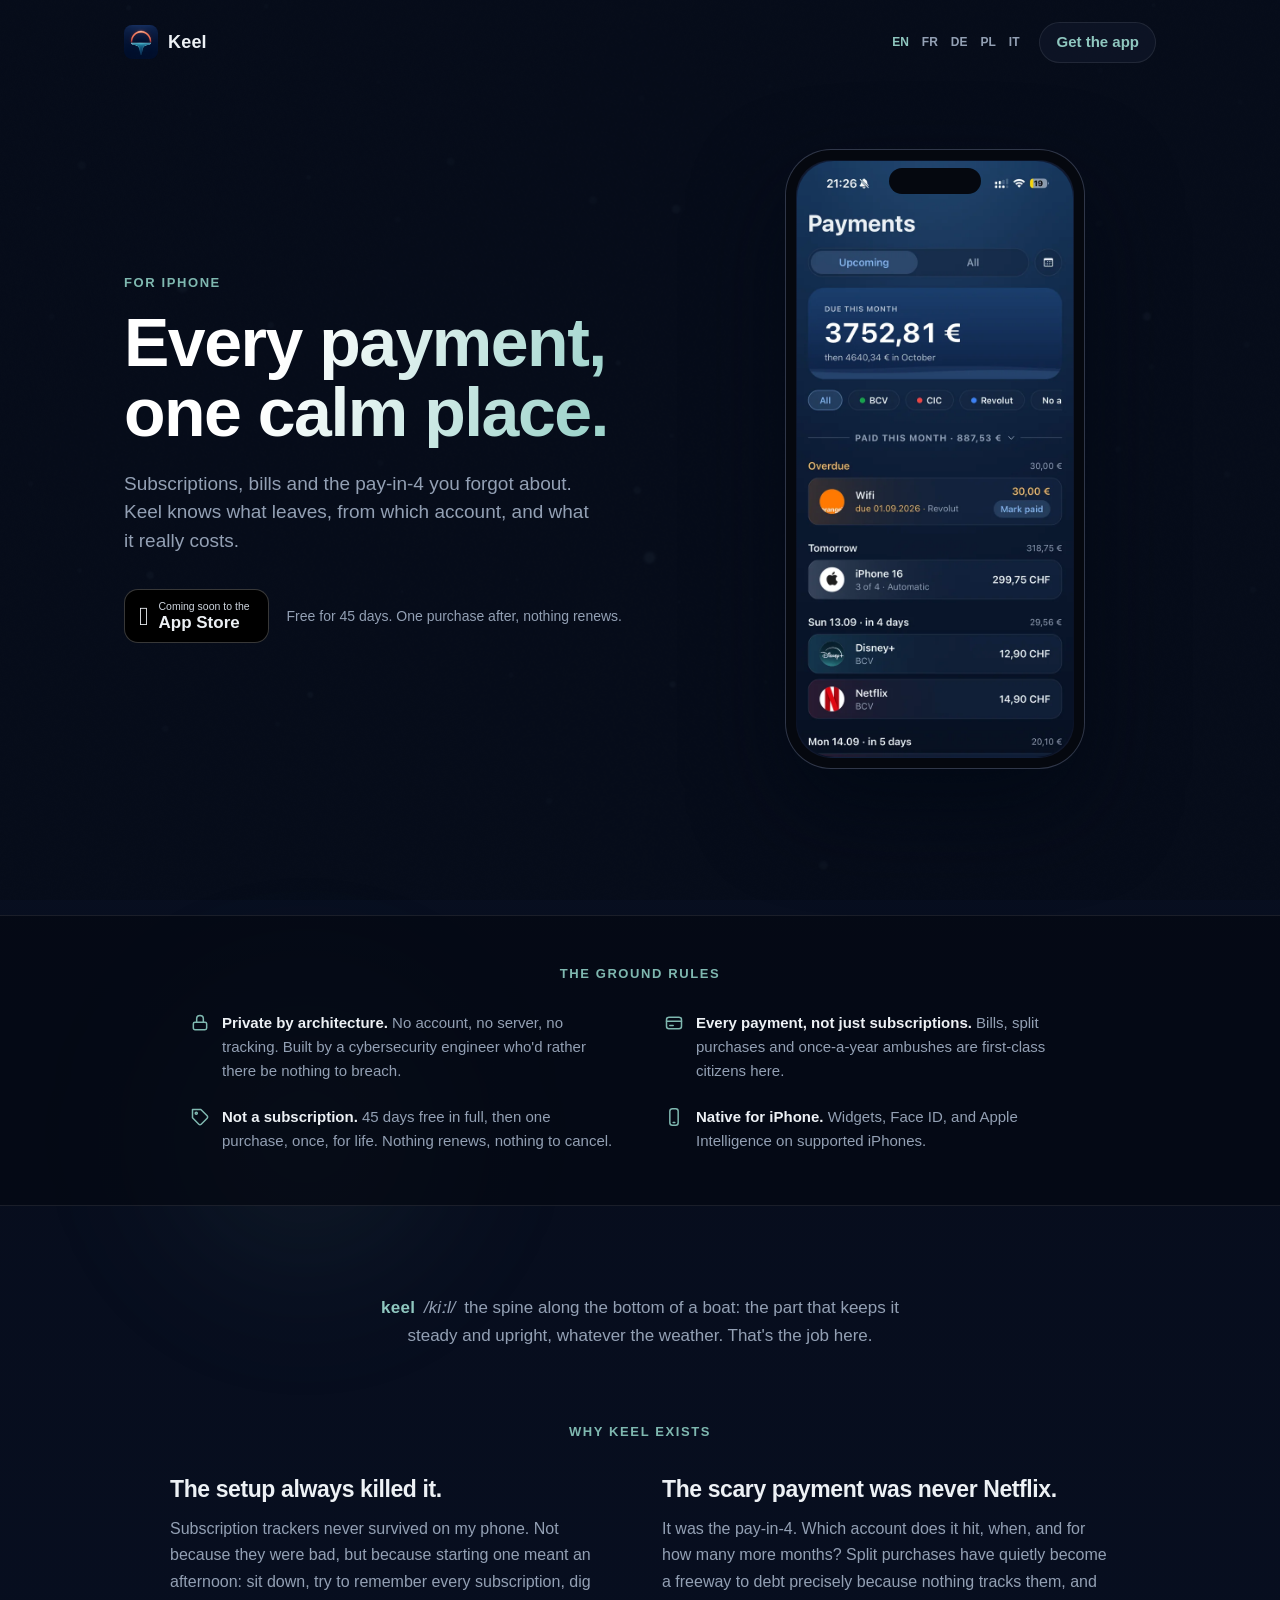
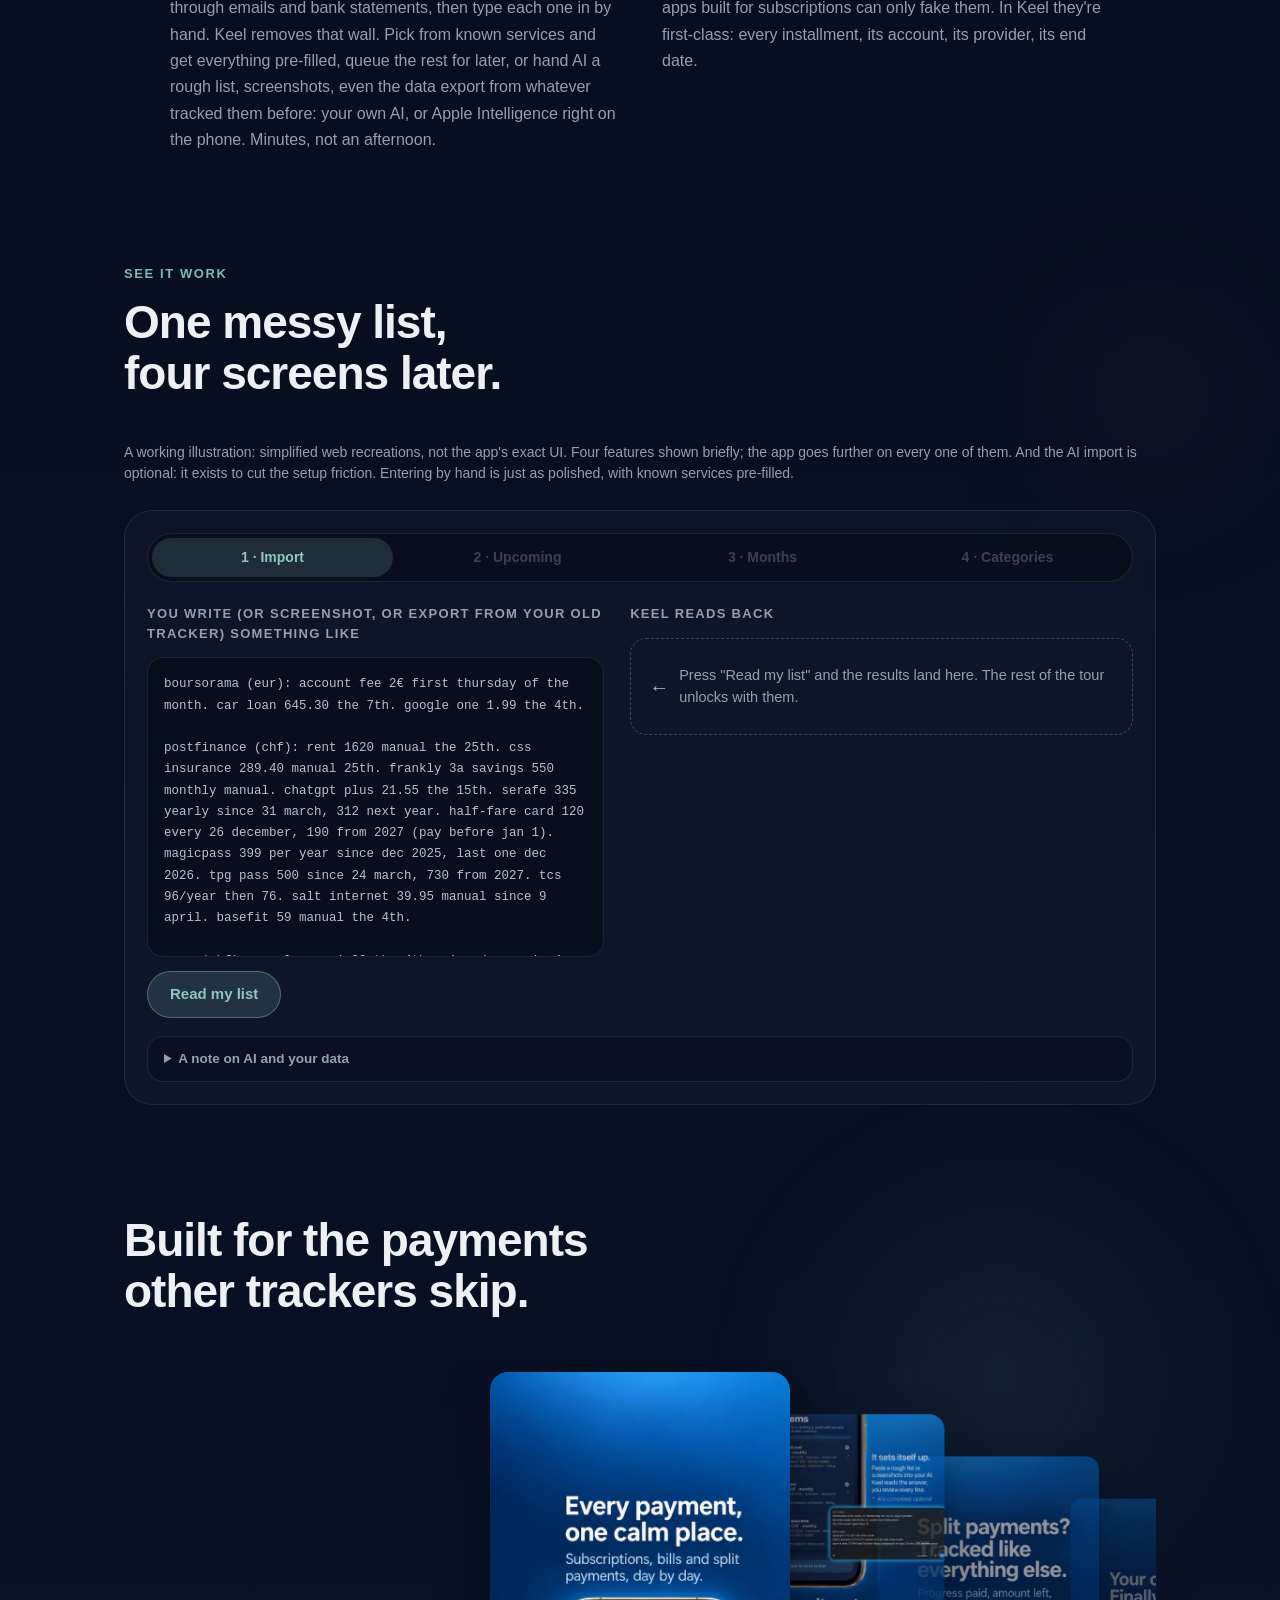
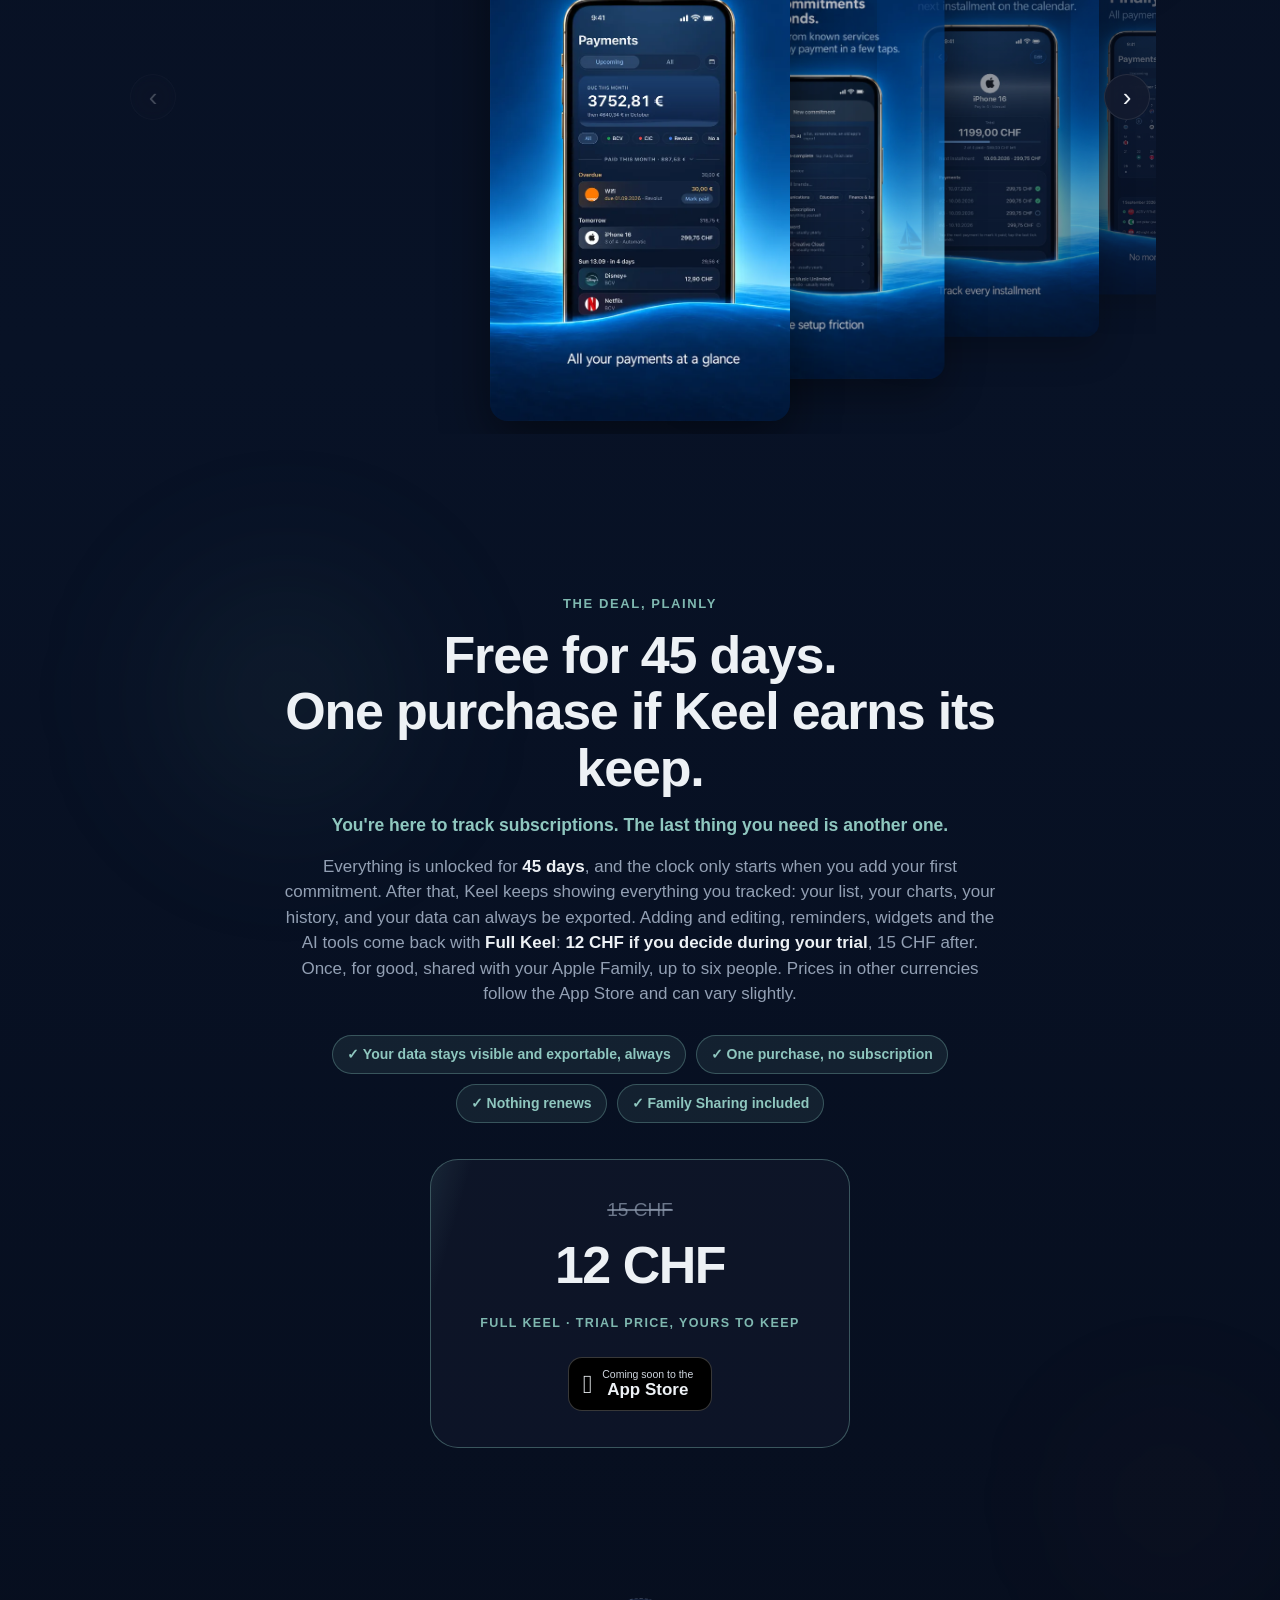
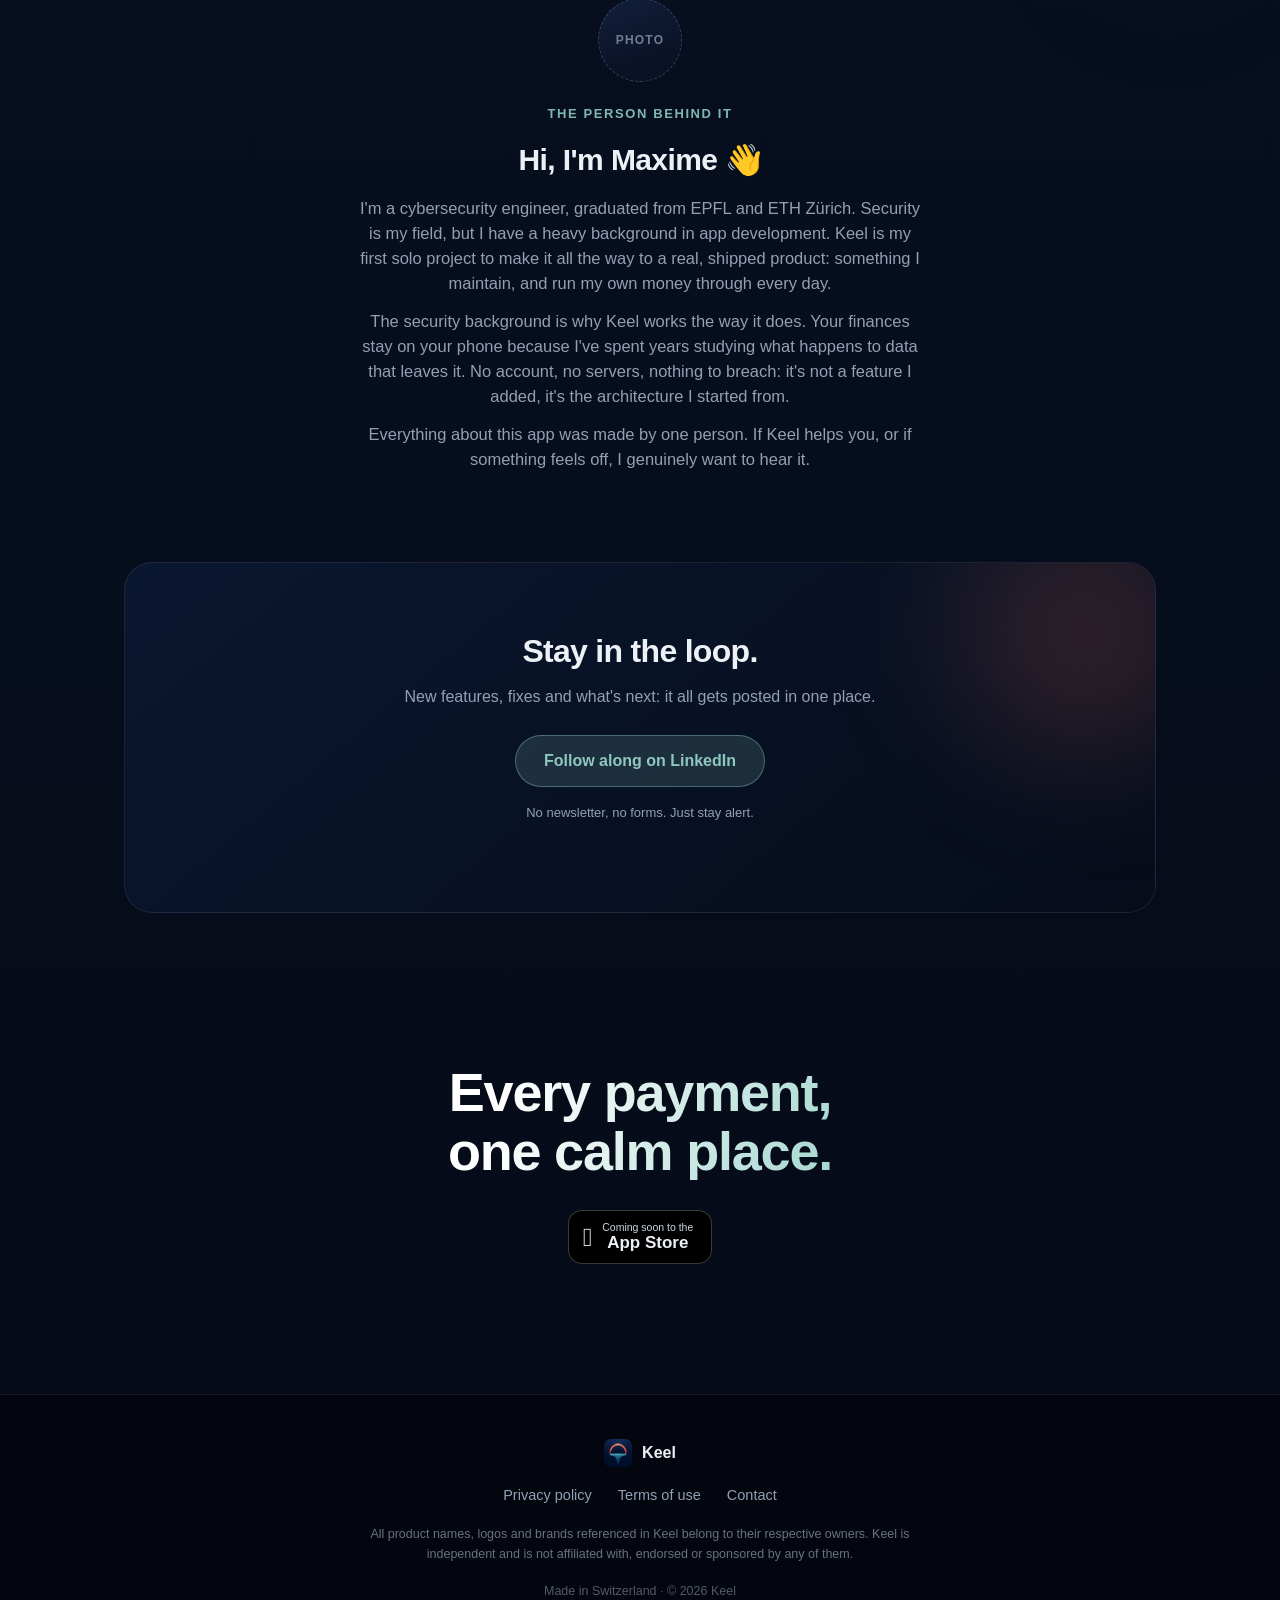
==== index.html @ e3383e5b "content: the updates card outlives the launch" ====
<!doctype html>
<html lang="en">
<head>
  <meta charset="utf-8" />
  <meta name="viewport" content="width=device-width, initial-scale=1" />
  <title>Keel: subscriptions, bills and split payments in one calm place</title>
  <meta name="description" content="Keel tracks subscriptions, bills and split payments: what leaves, from which account, and what it really costs. Private by architecture. Free for 45 days, then one purchase. Nothing renews." />
  <meta property="og:title" content="Keel: every payment, one calm place." />
  <meta property="og:type" content="website" />
  <meta property="og:url" content="https://keel-app.ch/" />
  <meta property="og:site_name" content="Keel" />
  <meta property="og:locale" content="en" />
  <meta property="og:description" content="Every payment, one calm place. Private by architecture." />
  <meta property="og:image" content="https://keel-app.ch/assets/og.png" />
  <meta name="twitter:card" content="summary_large_image" />
  <meta name="twitter:title" content="Keel: every payment, one calm place." />
  <meta name="twitter:description" content="Every payment, one calm place. Private by architecture." />
  <meta name="twitter:image" content="https://keel-app.ch/assets/og.png" />
  <link rel="icon" href="assets/icon.png" />
  <link rel="apple-touch-icon" href="assets/icon.png" />
  <link rel="canonical" href="https://keel-app.ch/" />
  <link rel="alternate" hreflang="en" href="https://keel-app.ch/" />
  <link rel="alternate" hreflang="fr" href="https://keel-app.ch/fr/" />
  <link rel="alternate" hreflang="de" href="https://keel-app.ch/de/" />
  <link rel="alternate" hreflang="pl" href="https://keel-app.ch/pl/" />
  <link rel="alternate" hreflang="it" href="https://keel-app.ch/it/" />
  <link rel="alternate" hreflang="x-default" href="https://keel-app.ch/" />
  <link rel="stylesheet" href="styles.css" />
  <script type="application/ld+json">
  {
    "@context": "https://schema.org",
    "@type": "MobileApplication",
    "name": "Keel",
    "url": "https://keel-app.ch/",
    "inLanguage": "en",
    "operatingSystem": "iOS",
    "applicationCategory": "FinanceApplication",
    "description": "Keel tracks subscriptions, bills and split payments: what leaves, from which account, and what it really costs. Private by architecture. Free for 45 days, then one purchase. Nothing renews.",
    "image": "https://keel-app.ch/assets/og.png",
    "author": { "@type": "Person", "name": "Maxime Teuber" },
    "offers": { "@type": "Offer", "price": "0", "priceCurrency": "CHF" }
  }
  </script>
</head>
<body>

  <!-- Ambient stage: the app's aura, in CSS. The glows live on the page
       itself, all the way down: scrolling moves past them like features
       on the sea, and stirs them a little as you go. -->
  <div class="aura" aria-hidden="true">
    <div class="glow glow-surface"></div>
    <div class="glow g1"></div>
    <div class="glow g2"></div>
    <div class="glow g3"></div>
    <div class="glow g4"></div>
    <div class="glow g5"></div>
    <div class="glow g6"></div>
    <div class="glow g7"></div>
    <div class="glow glow-floor"></div>
  </div>

  <header class="top">
    <a class="brand" href="#top">
      <img src="assets/icon.png" alt="" width="34" height="34" />
      <span>Keel</span>
    </a>
    <div class="top-right">
      <nav class="langs" aria-label="Language">
        <a href="./" class="active" aria-current="page">EN</a>
        <a href="fr/" lang="fr">FR</a>
        <a href="de/" lang="de">DE</a>
        <a href="pl/" lang="pl">PL</a>
        <a href="it/" lang="it">IT</a>
      </nav>
      <a class="top-cta" href="#get">Get the app</a>
    </div>
  </header>

  <main id="top">

    <!-- ============================== HERO ============================== -->
    <section class="hero">
      <div class="hero-copy" data-reveal>
        <p class="eyebrow">For iPhone</p>
        <h1>Every payment, one calm place.</h1>
        <p class="lede">
          Subscriptions, bills and the pay-in-4 you forgot about. Keel knows
          what leaves, from which account, and what it really costs.
        </p>
        <div class="hero-actions">
          <!-- TODO(launch): replace with the official App Store badge asset + real link. -->
          <a class="store-badge" href="#get" aria-label="Download on the App Store, coming soon">
            <span class="store-badge-mark" aria-hidden="true">&#63743;</span>
            <span class="store-badge-text"><small>Coming soon to the</small>App Store</span>
          </a>
          <span class="hero-note">Free for 45 days. One purchase after, nothing renews.</span>
        </div>
      </div>

      <div class="hero-device" data-reveal data-reveal-delay="1">
        <div class="device" id="tilt-device">
          <div class="device-notch" aria-hidden="true"></div>
          <!-- The hero screenshot (assets/screen-upcoming.webp); label = fallback. -->
          <div class="device-screen ph">
            <img src="assets/screen-upcoming.webp" fetchpriority="high" alt="Keel's Upcoming timeline" onerror="this.remove()" />
            <span class="ph-label">screenshot<br/>Payments · Upcoming</span>
          </div>
        </div>
      </div>
    </section>

    <!-- Waterline: the brand's signature line, quietly moving. -->
    <div class="waterline" aria-hidden="true">
      <svg viewBox="0 0 1440 90" preserveAspectRatio="none">
        <path class="wave wave-back"
          d="M0,52 C120,38 240,66 360,52 C480,38 600,66 720,52 C840,38 960,66 1080,52 C1200,38 1320,66 1440,52 L1440,90 L0,90 Z" />
        <path class="wave wave-front"
          d="M0,60 C160,48 320,72 480,60 C640,48 800,72 960,60 C1120,48 1280,72 1440,60 L1440,90 L0,90 Z" />
      </svg>
    </div>

    <!-- ========================== TRUST STRIP =========================== -->
    <!-- The ground rules, written like rows in the app itself. -->
    <section class="trust">
      <p class="eyebrow trust-kicker" data-reveal>The ground rules</p>
      <div class="trust-inner">
        <p class="vow" data-reveal><span class="vow-icon" aria-hidden="true"><svg viewBox="0 0 24 24" fill="none" stroke="currentColor" stroke-width="1.8" stroke-linecap="round" stroke-linejoin="round"><rect x="4" y="11" width="16" height="9" rx="2"/><path d="M8 11V7a4 4 0 0 1 8 0v4"/></svg></span><span><strong>Private by architecture.</strong> No account, no server, no tracking. Built by a cybersecurity engineer who'd rather there be nothing to breach.</span></p>
        <p class="vow" data-reveal data-reveal-delay="1"><span class="vow-icon" aria-hidden="true"><svg viewBox="0 0 24 24" fill="none" stroke="currentColor" stroke-width="1.8" stroke-linecap="round" stroke-linejoin="round"><rect x="3" y="5" width="18" height="14" rx="3"/><path d="M3 10h18"/><path d="M7 15h4"/></svg></span><span><strong>Every payment, not just subscriptions.</strong> Bills, split purchases and once-a-year ambushes are first-class citizens here.</span></p>
        <p class="vow" data-reveal data-reveal-delay="1"><span class="vow-icon" aria-hidden="true"><svg viewBox="0 0 24 24" fill="none" stroke="currentColor" stroke-width="1.8" stroke-linecap="round" stroke-linejoin="round"><path d="M20.6 13.4 13.4 20.6a2 2 0 0 1-2.8 0L3 13V3h10l7.6 7.6a2 2 0 0 1 0 2.8Z"/><circle cx="7.5" cy="7.5" r="1.3"/></svg></span><span><strong>Not a subscription.</strong> 45 days free in full, then one purchase, once, for life. Nothing renews, nothing to cancel.</span></p>
        <p class="vow" data-reveal data-reveal-delay="2"><span class="vow-icon" aria-hidden="true"><svg viewBox="0 0 24 24" fill="none" stroke="currentColor" stroke-width="1.8" stroke-linecap="round" stroke-linejoin="round"><rect x="7" y="2" width="10" height="20" rx="3"/><path d="M11 18.5h2"/></svg></span><span><strong>Native for iPhone.</strong> Widgets, Face ID, and Apple Intelligence on supported iPhones.</span></p>
      </div>
    </section>

    <!-- The name, explained before the sea imagery starts. -->
    <section class="name-note" data-reveal>
      <p>
        <span class="name-word">keel</span> <span class="name-pron">/ki&#720;l/</span>
        <span class="name-def">the spine along the bottom of a boat: the part that keeps it
        steady and upright, whatever the weather. That's the job here.</span>
      </p>
    </section>

    <!-- ============================ THE STORY ============================ -->
    <section class="story">
      <p class="eyebrow" data-reveal>Why Keel exists</p>
      <div class="story-cols">
        <article data-reveal>
          <h3>The setup always killed it.</h3>
          <p>
            Subscription trackers never survived on my phone. Not because they
            were bad, but because starting one meant an afternoon: sit down,
            try to remember every subscription, dig through emails and bank
            statements, then type each one in by hand. Keel removes that wall.
            Pick from known services and get everything pre-filled, queue the
            rest for later, or hand AI a rough list, screenshots, even the
            data export from whatever tracked them before: your own AI, or
            Apple Intelligence right on the phone. Minutes, not an afternoon.
          </p>
        </article>
        <article data-reveal data-reveal-delay="1">
          <h3>The scary payment was never Netflix.</h3>
          <p>
            It was the pay-in-4. Which account does it hit, when, and for how
            many more months? Split purchases have quietly become a freeway to
            debt precisely because nothing tracks them, and apps built for
            subscriptions can only fake them. In Keel they're first-class:
            every installment, its account, its provider, its end date.
          </p>
        </article>
      </div>
    </section>

    <!-- ========================= INTERACTIVE TOUR ======================== -->
    <section class="tour" id="tour">
      <p class="eyebrow" data-reveal>See it work</p>
      <h2 class="section-title tour-title" data-reveal>One messy list,<br />four screens later.</h2>
      <p class="tour-disclaimer" data-reveal>
        A working illustration: simplified web recreations, not the app's
        exact UI. Four features shown briefly; the app goes further on
        every one of them. And the AI import is optional: it exists to cut
        the setup friction. Entering by hand is just as polished, with
        known services pre-filled.
      </p>

      <div class="tour-shell" data-reveal>
        <div class="tour-tabs" role="tablist">
          <button class="tour-tab active" data-step="0" role="tab">1 · Import</button>
          <button class="tour-tab locked" data-step="1" role="tab">2 · Upcoming</button>
          <button class="tour-tab locked" data-step="2" role="tab">3 · Months</button>
          <button class="tour-tab locked" data-step="3" role="tab">4 · Categories</button>
        </div>

        <!-- STEP 1: the AI import -->
        <div class="tour-panel active" data-panel="0">
          <div class="tour-import">
            <div class="tour-import-in">
              <p class="tour-label">You write (or screenshot, or export from your old tracker) something like</p>
              <div class="rough">boursorama (eur): account fee 2&euro; first thursday of the month. car loan 645.30 the 7th. google one 1.99 the 4th.<br /><br />
postfinance (chf): rent 1620 manual the 25th. css insurance 289.40 manual 25th. frankly 3a savings 550 monthly manual. chatgpt plus 21.55 the 15th. serafe 335 yearly since 31 march, 312 next year. half-fare card 120 every 26 december, 190 from 2027 (pay before jan 1). magicpass 399 per year since dec 2025, last one dec 2026. tpg pass 500 since 24 march, 730 from 2027. tcs 96/year then 76. salt internet 39.95 manual since 9 april. basefit 59 manual the 4th.<br /><br />
neon (chf): google one 1.99 the 4th. airpods pay-in-4 179&euro; via paypal from 20 may. custom keyboard pay-in-4 1560 hkd from 29 april.</div>
              <button class="tour-read" id="tour-read">Read my list</button>
            </div>
            <div class="tour-import-out" id="tour-out" aria-live="polite">
              <p class="tour-label">Keel reads back <span class="tour-count" id="tour-count"></span></p>
              <div class="tour-waiting" id="tour-waiting">
                <span class="tw-arrow tw-left" aria-hidden="true">&#8592;</span>
                <span class="tw-arrow tw-up" aria-hidden="true">&#8593;</span>
                Press "Read my list" and the results land here. The rest of the
                tour unlocks with them.
              </div>
              <div class="parsed" id="parsed-cards">
                <div class="parsed-card">
                  <div class="mini-row"><span class="mini-dot" style="background:#4E79A7"></span><span class="mini-name">Rent</span><span class="mini-amount">CHF 1620</span></div>
                  <div class="field-chips"><span>manual</span><span>the 25th</span><span>PostFinance</span></div>
                </div>
                <div class="parsed-card">
                  <div class="mini-row"><span class="mini-dot" style="background:#B56576"></span><span class="mini-name">SERAFE</span><span class="mini-amount">CHF 335 / yr</span></div>
                  <div class="field-chips"><span>manual</span><span>yearly · 31 Mar</span><span class="chip-change">312 from 2027</span></div>
                </div>
                <div class="parsed-card">
                  <div class="mini-row"><span class="mini-dot" style="background:#E8735A"></span><span class="mini-name">AirPods · PayPal</span><span class="mini-amount">4 &times; &euro;44.75</span></div>
                  <div class="field-chips"><span>automatic</span><span>split payment</span><span>from 20 May</span><span>Neon</span></div>
                </div>
                <div class="parsed-card">
                  <div class="mini-row"><span class="mini-dot" style="background:#C9A66B"></span><span class="mini-name">Custom keyboard · pay-in-4</span><span class="mini-amount">HKD 1560</span></div>
                  <div class="field-chips"><span>automatic</span><span class="chip-change">&asymp; &euro;44.43 / payment</span><span>from 29 Apr</span></div>
                </div>
                <div class="parsed-card">
                  <div class="mini-row"><span class="mini-dot" style="background:#EB0000"></span><span class="mini-name">Half-fare card</span><span class="mini-amount">CHF 120 / yr</span></div>
                  <div class="field-chips"><span>manual</span><span>26 Dec</span><span class="chip-change">190 from 2027</span><span>note: pay before Jan 1</span></div>
                </div>
                <div class="parsed-card parsed-more">&hellip;and the other 12, read the same way</div>
              </div>
              <p class="tour-foot">Every item goes through a manual review screen before it's saved.</p>
            </div>
          </div>
          <details class="ai-note">
            <summary>A note on AI and your data</summary>
            <p>AI is optional in Keel, and it is off until you reach for it. The path we recommend today goes through an AI you already trust (ChatGPT, Claude, Gemini). Keel is not connected to it: the app hands you ready-made instructions, you paste them into your AI wherever you normally use it, and bring its answer back. Your list travels only where you take it, under that AI's own terms: use one you trust, and leave out anything you'd rather keep to yourself.</p>
            <p>Keel can also read a list itself, on the small model that lives on your iPhone. Apple documents that processing as on-device and offline. Be warned it is genuinely limited: it copes with a few simple lines and struggles with anything long or messy. Apple has announced a far more capable model for apps, running on its Private Cloud Compute, and Keel will offer it as an option once it is available; that one would need a connection, and we would describe it in Apple's own terms rather than ours.</p>
            <p>Either way, Keel has no server and never sees your list. The app only reads the answer, on your phone, and every item stops at a review screen before anything is saved.</p>
            <p>And if you want no AI at all: one switch in Settings removes every AI surface and entry point from the app. Your data and history stay untouched.</p>
          </details>
        </div>

        <!-- STEP 2: Upcoming (live replica: filter, folds, mark paid) -->
        <div class="tour-panel" data-panel="1">
          <p class="tour-label">The same list, as your timeline · it's Sunday, July 12th</p>

          <div class="t-hero" id="t-hero">
            <span class="t-hero-label" id="t-hero-label">Due this month</span>
            <strong class="t-hero-amount" id="t-hero-amount">CHF 1991.91</strong>
            <span class="t-hero-sub" id="t-hero-sub">then CHF 2674.09 in August</span>
          </div>

          <div class="acct-chips" id="acct-chips">
            <button class="acct-chip active" data-acct="all">All</button>
            <button class="acct-chip" data-acct="bour"><i style="background:#6C8EBF"></i>Boursorama</button>
            <button class="acct-chip" data-acct="post"><i style="background:#7FB8B0"></i>PostFinance</button>
            <button class="acct-chip" data-acct="neon"><i style="background:#C9A66B"></i>Neon</button>
          </div>

          <div class="upcoming" id="t-upcoming">
            <!-- Paid this month: folded away at the top, like in the app. -->
            <button class="fold-bar" data-fold="paid">
              <span>Paid this month · CHF 39.95</span><span class="fold-chevron">&#8964;</span>
            </button>
            <div class="fold-body" data-fold-body="paid" hidden>
              <div class="up-row settled" id="row-salt" data-acct="post" data-amt="39.95" data-cur="chf"><span class="mini-dot" style="background:#9C8FC7"></span><span class="mini-name">Salt Home</span><span class="up-tag" data-was="due Jul 9" data-over="1">paid ✓</span><span class="mini-amount">CHF 39.95 · PostFinance</span><button class="mark-btn undo-btn" data-mark>Undo</button></div>
            </div>

            <!-- Overdue: a manual payment that slipped. Mark it paid here. -->
            <div class="up-section" data-section id="sec-overdue">
              <div class="up-day up-overdue">Overdue <span class="up-day-total">CHF 289.40</span></div>
              <div class="up-row overdue" data-acct="post" data-amt="289.40" data-cur="chf"><span class="mini-dot" style="background:#B56576"></span><span class="mini-name">CSS Assurance</span><span class="up-tag up-tag-over">due Jul 9</span><span class="mini-amount">CHF 289.40 · PostFinance</span><button class="mark-btn" data-mark>Mark paid</button></div>
            </div>

            <div class="up-section" data-section>
              <div class="up-day">Mon Jul 20 <span class="up-day-total">&euro;44.75</span></div>
              <div class="up-row" data-acct="neon" data-amt="44.75" data-cur="eur"><span class="mini-dot" style="background:#E8735A"></span><span class="mini-name">AirPods · PayPal</span><span class="up-tag">3 of 4</span><span class="mini-amount">&euro;44.75 · Neon</span><span class="auto-note">automatic</span></div>
            </div>

            <div class="up-section" data-section>
              <div class="up-day">Sat Jul 25 <span class="up-day-total">CHF 1620</span></div>
              <div class="up-row" data-acct="post" data-amt="1620" data-cur="chf"><span class="mini-dot" style="background:#4E79A7"></span><span class="mini-name">Rent</span><span class="up-tag">manual</span><span class="mini-amount">CHF 1620 · PostFinance</span><button class="mark-btn" data-mark>Mark paid</button></div>
            </div>

            <div class="up-section" data-section>
              <div class="up-day">Wed Jul 29 <span class="up-day-total">&euro;44.42</span></div>
              <div class="up-row" data-acct="neon" data-amt="44.42" data-cur="eur"><span class="mini-dot" style="background:#C9A66B"></span><span class="mini-name">Custom keyboard</span><span class="up-tag up-tag-last">4 of 4 · last</span><span class="mini-amount">&euro;44.42 · Neon</span><span class="auto-note">automatic</span></div>
            </div>

            <!-- Next month stays one tap away, with its total on the fold. -->
            <button class="fold-bar" data-fold="next">
              <span>August 2026 · CHF 2674.09</span><span class="fold-chevron">&#8964;</span>
            </button>
            <div class="fold-body" data-fold-body="next" hidden>
              <div class="up-day">Tue Aug 4</div>
              <div class="up-row" data-acct="bour" data-amt="1.99" data-cur="eur"><span class="mini-dot" style="background:#4285F4"></span><span class="mini-name">Google One</span><span class="up-tag">auto</span><span class="mini-amount">&euro;1.99 · Boursorama</span></div>
              <div class="up-row" data-acct="neon" data-amt="1.99" data-cur="chf"><span class="mini-dot" style="background:#4285F4"></span><span class="mini-name">Google One</span><span class="up-tag">auto</span><span class="mini-amount">CHF 1.99 · Neon</span></div>
              <div class="up-row" data-acct="post" data-amt="59" data-cur="chf"><span class="mini-dot" style="background:#8FBC94"></span><span class="mini-name">Basefit</span><span class="up-tag">manual</span><span class="mini-amount">CHF 59 · PostFinance</span></div>
              <div class="up-day">Thu Aug 6</div>
              <div class="up-row" data-acct="bour" data-amt="2" data-cur="eur"><span class="mini-dot" style="background:#6C8EBF"></span><span class="mini-name">Account fee</span><span class="up-tag up-tag-anchor">first Thursday</span><span class="mini-amount">&euro;2 · Boursorama</span></div>
              <div class="up-day">Fri Aug 7</div>
              <div class="up-row" data-acct="bour" data-amt="645.30" data-cur="eur"><span class="mini-dot" style="background:#6C8EBF"></span><span class="mini-name">Car loan</span><span class="up-tag">auto</span><span class="mini-amount">&euro;645.30 · Boursorama</span></div>
              <div class="up-day">Sun Aug 9</div>
              <div class="up-row" data-acct="post" data-amt="39.95" data-cur="chf"><span class="mini-dot" style="background:#9C8FC7"></span><span class="mini-name">Salt Home</span><span class="up-tag">manual</span><span class="mini-amount">CHF 39.95 · PostFinance</span></div>
              <div class="up-day">Sat Aug 15</div>
              <div class="up-row" data-acct="post" data-amt="21.55" data-cur="chf"><span class="mini-dot" style="background:#74AA9C"></span><span class="mini-name">ChatGPT Plus</span><span class="up-tag">auto</span><span class="mini-amount">CHF 21.55 · PostFinance</span></div>
              <div class="up-day">Thu Aug 20</div>
              <div class="up-row" data-acct="neon" data-amt="44.75" data-cur="eur"><span class="mini-dot" style="background:#E8735A"></span><span class="mini-name">AirPods · PayPal</span><span class="up-tag up-tag-last">4 of 4 · last</span><span class="mini-amount">&euro;44.75 · Neon</span></div>
              <div class="up-day">Tue Aug 25</div>
              <div class="up-row" data-acct="post" data-amt="1620" data-cur="chf"><span class="mini-dot" style="background:#4E79A7"></span><span class="mini-name">Rent</span><span class="up-tag">manual</span><span class="mini-amount">CHF 1620 · PostFinance</span></div>
              <div class="up-row" data-acct="post" data-amt="289.40" data-cur="chf"><span class="mini-dot" style="background:#B56576"></span><span class="mini-name">CSS Assurance</span><span class="up-tag">manual</span><span class="mini-amount">CHF 289.40 · PostFinance</span></div>
            </div>
          </div>
        </div>

        <!-- STEP 3: months bar chart -->
        <div class="tour-panel" data-panel="2">
          <p class="tour-label">Every month, past and future. Tap a bar.</p>
          <div class="tour-chart">
            <div>
              <div class="tbar-nav">
                <button id="tbar-prev" aria-label="Previous year">&#8249;</button>
                <strong id="tbar-window">Jul 2026 · Jun 2027</strong>
                <button id="tbar-next" aria-label="Next year">&#8250;</button>
              </div>
              <div class="tbars" id="tbars"></div>
              <p class="tour-hint-note"><em>Coral bars</em> flag the spike months, a hint added for this demo only: the app keeps its charts clean and lets the numbers speak.</p>
            </div>
            <div class="tbar-detail" id="tbar-detail">
              <p class="tour-foot">Tap a bar to see its payments: paid, still due, or overdue. Tap it again to step back. The dashed line is the monthly average.</p>
            </div>
          </div>
        </div>

        <!-- STEP 4: donut -->
        <div class="tour-panel" data-panel="3">
          <p class="tour-label">Where a month really goes</p>
          <div class="tour-donut">
            <div class="donut" id="donut">
              <div class="donut-center" id="donut-center"><strong>CHF 2753</strong><span>per month, smoothed</span></div>
            </div>
            <ul class="donut-legend" id="donut-legend"></ul>
            <div class="donut-detail" id="donut-detail">
              <p class="tour-foot">Tap a slice or its legend row to see what's inside it.</p>
            </div>
          </div>
          <p class="tour-foot">Yearly costs are split into twelfths here, so a once-a-year renewal still shows its true weight in every month. The finite splits and the paused 3a are left out: this is the committed monthly.</p>
        </div>
      </div>
    </section>

    <!-- ======================= APP STORE SLIDES ======================= -->
    <section class="features">
      <h2 class="section-title" data-reveal>Built for the payments<br />other trackers skip.</h2>
      <div class="slideshow" id="slideshow" data-reveal tabindex="0" aria-roledescription="carousel">
        <button class="slide-nav slide-prev" id="slide-prev" aria-label="Previous slide" disabled>&#8249;</button>
        <div class="slide-stage" id="slide-stage">
          <figure class="slide">
            <img src="assets/slides/slide-01-payments.webp" alt="The payments timeline: what hits and when" width="640" height="1385" loading="lazy" />
          </figure>
          <figure class="slide">
            <img src="assets/slides/slide-02-setup-ai.webp" alt="Set up in minutes: AI reads your rough list" width="640" height="1385" loading="lazy" />
          </figure>
          <figure class="slide">
            <img src="assets/slides/slide-03-split-payments.webp" alt="Split payments, installment by installment" width="640" height="1385" loading="lazy" />
          </figure>
          <figure class="slide">
            <img src="assets/slides/slide-04-calendar.webp" alt="A month of payments on the calendar" width="640" height="1385" loading="lazy" />
          </figure>
          <figure class="slide">
            <img src="assets/slides/slide-05-stay-aware.webp" alt="Reminders before anything charges" width="640" height="1385" loading="lazy" />
          </figure>
          <figure class="slide">
            <img src="assets/slides/slide-06-insights.webp" alt="Insights: categories, months, the yearly truth" width="640" height="1385" loading="lazy" />
          </figure>
          <figure class="slide">
            <img src="assets/slides/slide-07-privacy.webp" alt="Private by architecture: no account, no server" width="640" height="1385" loading="lazy" />
          </figure>
          <figure class="slide">
            <img src="assets/slides/slide-08-pricing.webp" alt="Free for 45 days, then one purchase" width="640" height="1385" loading="lazy" />
          </figure>
          <figure class="slide">
            <img src="assets/slides/slide-09-harbor.webp" alt="The harbor: your year of payments, sailing" width="640" height="1385" loading="lazy" />
          </figure>
        </div>
        <button class="slide-nav slide-next" id="slide-next" aria-label="Next slide">&#8250;</button>
      </div>
    </section>

    <!-- ============================ PROMISE ============================ -->
    <section class="promise" id="get">
      <p class="eyebrow" data-reveal>The deal, plainly</p>
      <h2 data-reveal>Free for 45 days.<br />One purchase if Keel earns its keep.</h2>
      <p class="promise-lead" data-reveal>
        You're here to track subscriptions. The last thing you need is
        another one.
      </p>
      <p class="promise-copy" data-reveal>
        Everything is unlocked for <strong>45 days</strong>, and the clock
        only starts when you add your first commitment. After that, Keel
        keeps showing everything you tracked: your list, your charts, your
        history, and your data can always be exported. Adding and editing,
        reminders, widgets and the AI tools come back with
        <strong>Full Keel</strong>: <strong>12 CHF if you decide during
        your trial</strong>, 15 CHF after. Once, for good, shared with your
        Apple Family, up to six people. Prices in other currencies follow the
        App Store and can vary slightly.
      </p>
      <ul class="chips" data-reveal>
        <li>&#10003; Your data stays visible and exportable, always</li>
        <li>&#10003; One purchase, no subscription</li>
        <li>&#10003; Nothing renews</li>
        <li>&#10003; Family Sharing included</li>
      </ul>
      <div class="price-card" data-reveal>
        <div class="price-sheen" aria-hidden="true"></div>
        <div class="price-was">15 CHF</div>
        <div class="price-amount">12 CHF</div>
        <div class="price-tag">Full Keel · trial price, yours to keep</div>
        <!-- TODO(launch): real App Store link. -->
        <a class="store-badge" href="#updates">
          <span class="store-badge-mark" aria-hidden="true">&#63743;</span>
          <span class="store-badge-text"><small>Coming soon to the</small>App Store</span>
        </a>
      </div>
    </section>

    <!-- ============================= MAKER ============================= -->
    <section class="maker">
      <!-- Drop assets/maker.jpg to fill this (label = fallback). -->
      <div class="maker-avatar ph" data-reveal>
        <img src="assets/maker.jpg" alt="" onerror="this.remove()" />
        <span class="ph-label">photo</span>
      </div>
      <p class="eyebrow" data-reveal>The person behind it</p>
      <h2 data-reveal>Hi, I'm Maxime &#128075;</h2>
      <p class="maker-copy" data-reveal>
        I'm a cybersecurity engineer, graduated from EPFL and ETH Zürich.
        Security is my field, but I have a heavy background in app
        development. Keel is my first solo project to make it all the way to
        a real, shipped product: something I maintain, and run my own money
        through every day.
      </p>
      <p class="maker-copy" data-reveal data-reveal-delay="1">
        The security background is why Keel works the way it does. Your
        finances stay on your phone because I've spent years studying what
        happens to data that leaves it. No account, no servers, nothing to
        breach: it's not a feature I added, it's the architecture I started
        from.
      </p>
      <p class="maker-copy" data-reveal data-reveal-delay="2">
        Everything about this app was made by one person. If Keel helps you,
        or if something feels off, I genuinely want to hear it.
      </p>
    </section>

    <!-- ========================= STAY IN THE LOOP ======================= -->
    <section class="updates" id="updates">
      <div class="updates-card" data-reveal>
        <div class="updates-glow" aria-hidden="true"></div>
        <h2>Stay in the loop.</h2>
        <p>New features, fixes and what's next: it all gets posted in one place.</p>
        <a class="updates-linkedin" href="https://www.linkedin.com/in/maxime-teuber-ba18732b0/" target="_blank" rel="noopener">
          Follow along on LinkedIn
        </a>
        <p class="updates-note">No newsletter, no forms. Just stay alert.</p>
      </div>
    </section>

    <!-- ============================ CLOSING ============================ -->
    <section class="closing">
      <h2 data-reveal>Every payment, one calm place.</h2>
      <a class="store-badge" href="#updates" data-reveal>
        <span class="store-badge-mark" aria-hidden="true">&#63743;</span>
        <span class="store-badge-text"><small>Coming soon to the</small>App Store</span>
      </a>
    </section>

  </main>

  <footer class="footer">
    <div class="footer-brand">
      <img src="assets/icon.png" alt="" width="28" height="28" />
      <span>Keel</span>
    </div>
    <nav class="footer-links">
      <a href="privacy.html">Privacy policy</a>
      <a href="terms.html">Terms of use</a>
      <a href="mailto:contactkeel@protonmail.com">Contact</a>
    </nav>
    <p class="footer-note">
      All product names, logos and brands referenced in Keel belong to their
      respective owners. Keel is independent and is not affiliated with,
      endorsed or sponsored by any of them.
    </p>
    <p class="footer-fine">Made in Switzerland &middot; &copy; <span id="year">2026</span> Keel</p>
  </footer>

  <script src="script.js"></script>
  <script data-goatcounter="https://keel-app.goatcounter.com/count" async src="//gc.zgo.at/count.js"></script>
</body>
</html>
---- styles.css ----
/* Keel site. Night-at-sea, glass over an ambient aura: the app's own
   design language in CSS. No dependencies, no build step. */

:root {
  --navy: #0b1e3f;
  --navy-deep: #071429;
  --bg: #070d1d;
  --ink: #edf1f5;
  --muted: #93a0b4;
  --sea: #7fb8b0;
  --sea-bright: #8fc7bf;
  --coral: #e8735a;
  --glass: rgba(19, 27, 46, 0.55);
  --glass-strong: rgba(19, 27, 46, 0.85);
  --hairline: rgba(237, 241, 245, 0.09);
  --radius: 28px;
  --radius-sm: 16px;
  --wrap: 1080px;
}

* { margin: 0; padding: 0; box-sizing: border-box; }

html { scroll-behavior: smooth; }

body {
  position: relative; /* the aura sizes itself to the whole document */
  background: var(--bg);
  color: var(--ink);
  font-family: -apple-system, BlinkMacSystemFont, "SF Pro Text", "Segoe UI",
    Roboto, Helvetica, Arial, sans-serif;
  line-height: 1.5;
  overflow-x: hidden;
  -webkit-font-smoothing: antialiased;
}

img { display: block; }
a { color: inherit; text-decoration: none; }

.visually-hidden {
  position: absolute; width: 1px; height: 1px;
  overflow: hidden; clip: rect(0 0 0 0); white-space: nowrap;
}

/* ------------------------------- Aura -------------------------------- */
/* The ambient stage: light through water. The layer spans the whole
   document, glows scattered all the way down, so scrolling moves past
   them like features on the sea (no fixed layer, no parallax tricks).
   Each light wanders a long lopsided path, changes shape softly, and
   breathes on slow, unsynchronized periods. Scrolling stirs the water:
   script.js eases --sway from the scroll's velocity, and each glow takes
   it at its own factor (--f), some against the flow. The page-length
   gradient does the diving: lighter at the surface, darkest at the
   bottom, where the sea floor waits. */

.aura {
  position: absolute; inset: 0;
  z-index: -1;
  background:
    linear-gradient(180deg, #0c1830 0%, var(--bg) 16%, #081226 55%, #050a16 100%);
  overflow: hidden;
}

.glow {
  position: absolute;
  will-change: transform;
  transform: translate3d(
    calc(var(--sway, 0px) * var(--fx, 0)),
    calc(var(--sway, 0px) * var(--f, 1)),
    0
  );
}
.glow::before {
  content: "";
  position: absolute; inset: 0;
  border-radius: 50%;
  filter: blur(70px);
  opacity: 0.55;
  will-change: transform, opacity;
}

/* The surface: a wide sheet of light at the very top of the page. */
.glow-surface { --f: 0.4; left: -20vw; top: -150px; width: 140vw; height: 300px; }
.glow-surface::before {
  background: radial-gradient(ellipse at 50% 50%, rgba(127, 184, 176, 0.20), transparent 70%);
  filter: blur(55px);
  animation: sway-surface 21s ease-in-out infinite alternate, breathe-surface 8s ease-in-out infinite;
}

.g1 { --f: 1; width: 620px; height: 620px; left: 55%; top: 2%; }
.g1::before {
  background: radial-gradient(circle, rgba(127, 184, 176, 0.30), transparent 65%);
  animation: wander-a 38s ease-in-out infinite alternate, breathe-a 9s ease-in-out infinite;
}

.g2 { --f: -0.6; --fx: 0.5; width: 460px; height: 460px; left: 6%; top: 14%; }
.g2::before {
  background: radial-gradient(circle, rgba(127, 184, 176, 0.18), transparent 65%);
  animation: wander-b 46s ease-in-out infinite alternate, breathe-b 13s ease-in-out infinite;
}

.g3 { --f: 1.3; --fx: -0.4; width: 380px; height: 380px; right: -60px; top: 28%; }
.g3::before {
  background: radial-gradient(circle, rgba(232, 115, 90, 0.10), transparent 65%);
  animation: wander-c 52s ease-in-out infinite alternate, breathe-c 17s ease-in-out infinite;
}

.g4 { --f: -0.8; --fx: 0.7; width: 520px; height: 520px; left: 58%; top: 42%; }
.g4::before {
  background: radial-gradient(circle, rgba(127, 184, 176, 0.22), transparent 65%);
  animation: wander-b 41s ease-in-out infinite alternate-reverse, breathe-c 11s ease-in-out -4s infinite;
}

.g5 { --f: 1.1; --fx: -0.6; width: 440px; height: 440px; left: 5%; top: 57%; }
.g5::before {
  background: radial-gradient(circle, rgba(127, 184, 176, 0.16), transparent 65%);
  animation: wander-a 49s ease-in-out -20s infinite alternate, breathe-b 15s ease-in-out -7s infinite;
}

.g6 { --f: -0.5; --fx: 0.45; width: 360px; height: 360px; right: -70px; top: 70%; }
.g6::before {
  background: radial-gradient(circle, rgba(232, 115, 90, 0.08), transparent 65%);
  animation: wander-c 44s ease-in-out -15s infinite alternate-reverse, breathe-a 12s ease-in-out -3s infinite;
}

.g7 { --f: 0.9; width: 540px; height: 540px; left: 30%; top: 84%; }
.g7::before {
  background: radial-gradient(circle, rgba(127, 184, 176, 0.20), transparent 65%);
  animation: wander-b 36s ease-in-out -9s infinite alternate, breathe-c 10s ease-in-out -5s infinite;
}

/* The sea floor, at the actual bottom of the page. */
.glow-floor { --f: 0.3; left: 8vw; bottom: -280px; width: 84vw; height: 460px; }
.glow-floor::before {
  background: radial-gradient(ellipse at 50% 50%, rgba(84, 130, 158, 0.24), transparent 70%);
  animation: breathe-floor 15s ease-in-out infinite;
}

/* Long, slightly lopsided paths with a soft change of shape. */
@keyframes wander-a {
  0%   { transform: translate(0, 0) scale(1); border-radius: 50%; }
  40%  { transform: translate(-115px, 45px) scale(1.07); border-radius: 46% 54% 52% 48% / 56% 44% 54% 46%; }
  75%  { transform: translate(-175px, 85px) scale(0.97); border-radius: 55% 45% 47% 53% / 46% 54% 46% 54%; }
  100% { transform: translate(-85px, 120px) scale(1.1); border-radius: 50%; }
}
@keyframes wander-b {
  0%   { transform: translate(0, 0) scale(1); border-radius: 50%; }
  45%  { transform: translate(135px, -55px) scale(1.06); border-radius: 53% 47% 45% 55% / 48% 52% 48% 52%; }
  100% { transform: translate(65px, -100px) scale(1.09); border-radius: 47% 53% 55% 45% / 53% 47% 53% 47%; }
}
@keyframes wander-c {
  0%   { transform: translate(0, 0) scale(1); border-radius: 50%; }
  50%  { transform: translate(-105px, -45px) scale(1.1); border-radius: 45% 55% 50% 50% / 55% 45% 50% 50%; }
  100% { transform: translate(-155px, -85px) scale(1.02); border-radius: 50%; }
}
@keyframes sway-surface {
  0%   { transform: translateX(0) scaleY(1); }
  100% { transform: translateX(-70px) scaleY(1.12); }
}

/* Breathing: slow, small, out of phase. Water, not sirens. */
@keyframes breathe-a { 0%, 100% { opacity: 0.45; } 50% { opacity: 0.62; } }
@keyframes breathe-b { 0%, 100% { opacity: 0.55; } 55% { opacity: 0.4; } }
@keyframes breathe-c { 0%, 100% { opacity: 0.48; } 45% { opacity: 0.6; } }
@keyframes breathe-surface { 0%, 100% { opacity: 0.42; } 50% { opacity: 0.58; } }
@keyframes breathe-floor { 0%, 100% { opacity: 0.5; } 50% { opacity: 0.68; } }

/* Real caustics: when WebGL is available, script.js slips a fixed canvas
   under the glows and the shader paints the water and the dive: the same
   quiet shimmer at the surface and the floor, darkest in between. The
   glows share the work; the ones at the two ends retire (the shader owns
   that light now) while the mid-page ones keep the dark stretch alive.
   Without WebGL (or with reduced motion) everything carries on as before. */
.aura .caustics { position: fixed; inset: 0; width: 100%; height: 100%; }
.aura.gl .glow-surface,
.aura.gl .g1,
.aura.gl .g7,
.aura.gl .glow-floor { display: none; }

/* With real top-down light, the drawn side-view waves read as a clash:
   the shader's own darkening now marks the descent, so the waterline
   keeps its height (the rhythm between sections) but not its waves.
   In fallback mode they come back with the glows. */
.gl .waterline svg { display: none; }

/* ------------------------------- Header ------------------------------- */

.top {
  max-width: var(--wrap);
  margin: 0 auto;
  padding: 22px 24px;
  display: flex;
  align-items: center;
  justify-content: space-between;
}

.brand {
  display: flex; align-items: center; gap: 10px;
  font-weight: 700; font-size: 18px; letter-spacing: 0.2px;
}
.brand img { border-radius: 8px; }

.top-right { display: flex; align-items: center; gap: 14px; }

.langs { display: flex; gap: 1px; font-size: 12px; font-weight: 700; }
.langs a { color: var(--muted); padding: 6px 6px; border-radius: 8px; }
.langs a:hover { color: var(--ink); }
.langs a.active { color: var(--sea-bright); }

.top-cta {
  font-size: 15px; font-weight: 600;
  color: var(--sea-bright);
  border: 1px solid var(--hairline);
  background: var(--glass);
  padding: 8px 16px;
  border-radius: 999px;
  transition: border-color 0.2s ease, transform 0.2s ease;
}
.top-cta:hover { border-color: rgba(127, 184, 176, 0.45); transform: translateY(-1px); }

/* -------------------------------- Hero -------------------------------- */

.hero {
  max-width: var(--wrap);
  margin: 0 auto;
  padding: 64px 24px 96px;
  display: grid;
  grid-template-columns: 1.1fr 0.9fr;
  align-items: center;
  gap: 48px;
}

.eyebrow {
  font-size: 13px; font-weight: 700;
  text-transform: uppercase; letter-spacing: 1.6px;
  color: var(--sea);
  margin-bottom: 14px;
}

.hero h1 {
  font-size: clamp(42px, 6vw, 68px);
  line-height: 1.04;
  letter-spacing: -1.5px;
  font-weight: 800;
  background: linear-gradient(115deg, #ffffff 30%, #9fd4cc 85%);
  -webkit-background-clip: text;
  background-clip: text;
  color: transparent;
  text-wrap: balance;
}

/* Longer words in FR/DE/PL/IT: the headline is sized against its own
   column (cqi), tuned per language to its longest intended line, so it
   physically fits in two lines at any width. The vw clamp is the
   fallback for browsers without container-query units. */
.hero-copy { container-type: inline-size; }
:lang(fr) .hero h1, :lang(de) .hero h1, :lang(pl) .hero h1, :lang(it) .hero h1 {
  font-size: clamp(30px, 4.2vw, 50px);
  letter-spacing: -1px;
}
:lang(fr) .hero h1 { font-size: clamp(30px, 10cqi, 54px); }
:lang(de) .hero h1 { font-size: clamp(30px, 10.6cqi, 54px); }
:lang(it) .hero h1 { font-size: clamp(28px, 8.8cqi, 52px); }
:lang(pl) .hero h1 { font-size: clamp(26px, 7.6cqi, 48px); }

.lede {
  margin-top: 22px;
  font-size: 19px;
  color: var(--muted);
  max-width: 44ch;
}

.hero-actions {
  margin-top: 34px;
  display: flex; align-items: center; gap: 18px; flex-wrap: wrap;
}

.hero-note { font-size: 14px; color: var(--muted); }

/* App Store badge (placeholder styling until the official asset lands). */
.store-badge {
  display: inline-flex; align-items: center; gap: 10px;
  background: #000;
  border: 1px solid rgba(255, 255, 255, 0.22);
  border-radius: 14px;
  padding: 10px 18px 10px 14px;
  transition: transform 0.2s ease, border-color 0.2s ease;
}
.store-badge:hover { transform: translateY(-2px); border-color: rgba(255, 255, 255, 0.4); }
.store-badge-mark { font-size: 26px; line-height: 1; }
.store-badge-text { display: flex; flex-direction: column; line-height: 1.15; font-weight: 600; font-size: 17px; }
.store-badge-text small { font-size: 10.5px; font-weight: 500; color: #cfd6df; }

/* The device: CSS-drawn frame; the screen is a labelled placeholder. */
.hero-device { display: flex; justify-content: center; }

.device {
  width: min(300px, 72vw);
  aspect-ratio: 300 / 620;
  border-radius: 46px;
  background: #10182c;
  border: 1px solid rgba(237, 241, 245, 0.14);
  box-shadow:
    0 40px 90px rgba(2, 8, 20, 0.7),
    inset 0 0 0 10px #05080f;
  position: relative;
  transition: transform 0.25s ease;
  will-change: transform;
}

.device-notch {
  position: absolute; top: 18px; left: 50%;
  transform: translateX(-50%);
  width: 92px; height: 26px;
  background: #05080f;
  border-radius: 999px;
  z-index: 2;
}

/* Two classes strong on purpose: .ph later in the sheet sets position:
   relative, which used to win the cascade and collapse the screen to its
   fallback label. The descendant selector keeps this absolute. */
.device .device-screen {
  position: absolute; inset: 10px;
  border-radius: 38px;
  overflow: hidden;
}

/* ---------------------------- Placeholders ---------------------------- */

.ph {
  position: relative;
  background:
    linear-gradient(160deg, #12203c 0%, #0a1226 70%),
    repeating-linear-gradient(45deg, transparent 0 14px, rgba(237, 241, 245, 0.03) 14px 28px);
  border: 1.5px dashed rgba(147, 160, 180, 0.35);
  display: flex; align-items: center; justify-content: center;
  overflow: hidden;
}

/* A real image covers the placeholder; onerror removes it when missing. */
/* With a real image in place the dashed placeholder rim must go; if the
   image fails and removes itself, :has() turns false and the labelled
   placeholder look returns on its own. */
.ph:has(img) { border-color: transparent; }
.ph img {
  position: absolute; inset: 0;
  width: 100%; height: 100%;
  object-fit: cover;
  object-position: center top;
  z-index: 1;
}

.ph-label {
  font-size: 12px; font-weight: 600;
  text-transform: uppercase; letter-spacing: 1.2px;
  color: rgba(147, 160, 180, 0.75);
  text-align: center; line-height: 1.7;
}

/* ------------------------------ Waterline ----------------------------- */

.waterline {
  height: 90px;
  overflow: hidden;
  margin-top: -40px;
}

.waterline svg { width: 200%; height: 100%; display: block; }

.wave { animation: wave-slide 16s linear infinite; }
.wave-back { fill: rgba(127, 184, 176, 0.07); }
.wave-front { fill: rgba(127, 184, 176, 0.13); animation-duration: 11s; }

@keyframes wave-slide {
  from { transform: translateX(0); }
  to { transform: translateX(-25%); }
}

/* ----------------------------- Trust strip ---------------------------- */

.trust {
  background: rgba(5, 9, 18, 0.72);
  border-top: 1px solid var(--hairline);
  border-bottom: 1px solid var(--hairline);
  padding: 48px 24px 52px;
}

.trust-kicker { text-align: center; margin-bottom: 28px; }

/* The content stays at the page's measure even on ultrawide screens. */
.trust-inner {
  max-width: 900px;
  margin: 0 auto;
  display: grid;
  grid-template-columns: repeat(2, minmax(0, 1fr));
  gap: 22px 48px;
}

.vow {
  display: flex; align-items: flex-start; gap: 12px;
  font-size: 15px; color: var(--muted); line-height: 1.6;
}
.vow-icon { flex: none; width: 20px; height: 20px; margin-top: 2px; color: var(--sea); }
.vow-icon svg { width: 100%; height: 100%; display: block; }
.vow strong { color: var(--ink); }

/* ------------------------------ Name note ------------------------------ */
/* A dictionary entry: the name explained before the sea imagery starts. */

.name-note {
  max-width: 620px;
  margin: 0 auto;
  padding: 88px 24px 0;
  text-align: center;
  font-size: 17px;
  line-height: 1.65;
}

.name-word { font-weight: 800; color: var(--sea-bright); letter-spacing: 0.3px; }
.name-pron { color: var(--muted); font-style: italic; margin: 0 4px; }
.name-def { color: var(--muted); }

/* ------------------------------- Story --------------------------------- */

.story {
  max-width: var(--wrap);
  margin: 0 auto;
  padding: 72px 24px 0;
}

.story .eyebrow { text-align: center; margin-bottom: 30px; }

.story-cols {
  display: grid;
  grid-template-columns: repeat(2, minmax(0, 1fr));
  gap: 44px;
  max-width: 940px;
  margin: 0 auto;
}

.story-cols h3 { font-size: 23px; letter-spacing: -0.4px; margin-bottom: 10px; }
.story-cols p { font-size: 16px; color: var(--muted); line-height: 1.65; }

/* ------------------------------- Tour ---------------------------------- */
/* The interactive walkthrough: one glass shell, four tabbed panels. */

.tour { max-width: var(--wrap); margin: 0 auto; padding: 110px 24px 0; }
.tour-title { margin-bottom: 10px; }
.tour-disclaimer { color: var(--muted); font-size: 14px; margin-bottom: 26px; }

.tour-shell {
  background: var(--glass);
  border: 1px solid var(--hairline);
  border-radius: var(--radius);
  backdrop-filter: blur(14px);
  -webkit-backdrop-filter: blur(14px);
  padding: 22px;
  overflow: hidden;
}

.tour-tabs {
  display: flex; gap: 4px;
  background: rgba(7, 12, 24, 0.6);
  border: 1px solid var(--hairline);
  border-radius: 999px;
  padding: 4px;
  margin-bottom: 22px;
  overflow-x: auto;
}

.tour-tab {
  flex: 1;
  min-width: max-content;
  background: none; border: none;
  color: var(--muted);
  font: inherit; font-size: 14px; font-weight: 600;
  padding: 9px 16px;
  border-radius: 999px;
  cursor: pointer;
  transition: background 0.2s ease, color 0.2s ease;
}
.tour-tab.active { background: rgba(127, 184, 176, 0.18); color: var(--sea-bright); }
.tour-tab.locked { opacity: 0.35; cursor: not-allowed; }

/* The empty result column points at the button until the read happens. */
.tour-waiting {
  display: flex; align-items: center; gap: 10px;
  border: 1.5px dashed rgba(147, 160, 180, 0.35);
  border-radius: var(--radius-sm);
  padding: 26px 18px;
  color: var(--muted);
  font-size: 14.5px;
  line-height: 1.5;
}
.played .tour-waiting { display: none; }
.tw-arrow {
  font-size: 20px; color: var(--sea-bright); flex: none;
  animation: tw-nudge 1.6s ease-in-out infinite;
}
.tw-up { display: none; }
@keyframes tw-nudge {
  0%, 100% { transform: translateX(0); }
  50% { transform: translateX(-5px); }
}

/* When the button gets clicked-at through a locked tab, it waves back. */
.tour-read.nudge { animation: read-nudge 0.5s ease; }
@keyframes read-nudge {
  0%, 100% { transform: scale(1); }
  40% { transform: scale(1.07); }
}

.tour-panel { display: none; }
.tour-panel.active { display: block; animation: panel-in 0.35s ease; }

@keyframes panel-in {
  from { opacity: 0; transform: translateY(10px); }
  to { opacity: 1; transform: none; }
}

.tour-label {
  font-size: 13px; font-weight: 700;
  text-transform: uppercase; letter-spacing: 1.3px;
  color: var(--muted);
  margin-bottom: 14px;
}

.tour-foot { margin-top: 16px; font-size: 13.5px; color: var(--muted); }

/* The AI awareness note: documentation voice, one tap to expand. */
.ai-note {
  margin-top: 18px;
  border: 1px solid var(--hairline);
  border-radius: var(--radius-sm);
  background: rgba(7, 12, 24, 0.4);
  padding: 0 16px;
  font-size: 13.5px;
  color: var(--muted);
}
.ai-note summary {
  cursor: pointer;
  padding: 12px 0;
  font-weight: 600;
  color: var(--muted);
}
.ai-note summary:hover, .ai-note[open] summary { color: var(--sea-bright); }
.ai-note p { margin: 0 0 12px; line-height: 1.65; }
.tour-count { color: var(--sea-bright); text-transform: none; letter-spacing: 0; }

/* Step 1: import */
.tour-import { display: grid; grid-template-columns: 1fr 1.1fr; gap: 26px; }

.rough {
  font-family: ui-monospace, "SF Mono", Menlo, monospace;
  font-size: 12.5px; line-height: 1.7;
  color: #b7c1cf;
  background: rgba(7, 12, 24, 0.7);
  border: 1px solid var(--hairline);
  border-radius: var(--radius-sm);
  padding: 16px;
  max-height: 300px;
  overflow-y: auto;
}

.tour-read {
  margin-top: 14px;
  background: rgba(127, 184, 176, 0.18);
  color: var(--sea-bright);
  border: 1px solid rgba(127, 184, 176, 0.45);
  border-radius: 999px;
  font: inherit; font-size: 15px; font-weight: 700;
  padding: 11px 22px;
  cursor: pointer;
  transition: background 0.2s ease, transform 0.2s ease;
}
.tour-read:hover { background: rgba(127, 184, 176, 0.28); transform: translateY(-1px); }
.tour-read.done { opacity: 0.5; cursor: default; transform: none; }

/* Nothing shows before the read: the results EXIST only once read. */
.parsed { display: none; flex-direction: column; gap: 10px; }
.played .parsed { display: flex; }
.tour-import-out .tour-foot { display: none; }
.played .tour-foot { display: block; }

.parsed-card {
  background: rgba(7, 12, 24, 0.6);
  border: 1px solid var(--hairline);
  border-radius: var(--radius-sm);
  padding: 12px 14px;
  opacity: 0;
  transform: translateY(8px);
  animation: parsed-in 0.5s cubic-bezier(0.2, 0.7, 0.2, 1) forwards;
}

.parsed-card:nth-child(2) { animation-delay: 0.1s; }
.parsed-card:nth-child(3) { animation-delay: 0.2s; }
.parsed-card:nth-child(4) { animation-delay: 0.3s; }
.parsed-card:nth-child(5) { animation-delay: 0.4s; }
.parsed-card:nth-child(6) { animation-delay: 0.5s; }

@keyframes parsed-in { to { opacity: 1; transform: none; } }

/* The "this is a subset" card. */
.parsed-more {
  text-align: center;
  color: var(--muted);
  font-size: 13px;
  border-style: dashed;
  border-color: rgba(147, 160, 180, 0.3);
  background: none;
}

.field-chips { display: flex; flex-wrap: wrap; gap: 6px; margin-top: 8px; }
.field-chips span {
  font-size: 11.5px; font-weight: 600;
  color: var(--sea-bright);
  background: rgba(127, 184, 176, 0.12);
  border: 1px solid rgba(127, 184, 176, 0.3);
  padding: 3px 9px;
  border-radius: 999px;
}
.field-chips .chip-change {
  color: #f0b35c;
  background: rgba(240, 179, 92, 0.1);
  border-color: rgba(240, 179, 92, 0.35);
}

/* Step 2: upcoming (interactive replica) */
.t-hero {
  display: flex; flex-direction: column; gap: 2px;
  background: rgba(7, 12, 24, 0.6);
  border: 1px solid var(--hairline);
  border-radius: var(--radius-sm);
  padding: 16px 18px;
  margin-bottom: 12px;
  max-width: 640px;
}
.t-hero-label {
  font-size: 11.5px; font-weight: 700;
  text-transform: uppercase; letter-spacing: 1.2px;
  color: var(--muted);
}
.t-hero-amount { font-size: 30px; letter-spacing: -0.6px; }
.t-hero-sub { font-size: 13px; color: var(--muted); }

.acct-chips { display: flex; gap: 8px; flex-wrap: wrap; margin-bottom: 14px; }
.acct-chip {
  display: inline-flex; align-items: center; gap: 7px;
  background: rgba(7, 12, 24, 0.6);
  border: 1px solid var(--hairline);
  border-radius: 999px;
  color: var(--ink);
  font: inherit; font-size: 13.5px; font-weight: 600;
  padding: 7px 14px;
  cursor: pointer;
  transition: border-color 0.2s ease, background 0.2s ease;
}
.acct-chip i { width: 9px; height: 9px; border-radius: 50%; }
.acct-chip.active {
  background: rgba(127, 184, 176, 0.16);
  border-color: rgba(127, 184, 176, 0.45);
  color: var(--sea-bright);
}

.fold-bar {
  display: flex; align-items: center; justify-content: space-between; gap: 10px;
  background: none;
  border: none;
  border-top: 1px solid var(--hairline);
  border-bottom: 1px solid var(--hairline);
  color: var(--muted);
  font: inherit; font-size: 12.5px; font-weight: 700;
  text-transform: uppercase; letter-spacing: 1px;
  padding: 10px 4px;
  margin: 6px 0;
  cursor: pointer;
}
.fold-bar:hover { color: var(--ink); }
.fold-chevron { transition: transform 0.25s ease; }
.fold-bar.open .fold-chevron { transform: rotate(180deg); }
.fold-body { display: flex; flex-direction: column; gap: 8px; }
/* The hidden attribute must WIN over display:flex, or folds never close. */
.fold-body[hidden] { display: none; }

/* Extra air between the settled zone and what still needs attention, so a
   row marked paid visibly crosses a boundary when it moves up. */
.fold-bar[data-fold="paid"] { margin-bottom: 18px; }
.fold-body[data-fold-body="paid"] { margin-bottom: 22px; }
.fold-bar[data-fold="next"] { margin-top: 18px; }

.up-day-total { float: right; font-weight: 600; color: var(--muted); text-transform: none; letter-spacing: 0; }
.up-day { display: flex; justify-content: space-between; align-items: baseline; }
.up-overdue { color: #f2766b; }
.up-tag-over { color: #f2766b; border-color: rgba(242, 118, 107, 0.4); }
.up-row.overdue .mini-amount { color: #f2766b; font-weight: 600; }

.mark-btn {
  background: rgba(127, 184, 176, 0.16);
  border: 1px solid rgba(127, 184, 176, 0.4);
  border-radius: 999px;
  color: var(--sea-bright);
  font: inherit; font-size: 12px; font-weight: 700;
  padding: 5px 12px;
  cursor: pointer;
  flex: none;
  transition: background 0.2s ease;
}
.mark-btn:hover { background: rgba(127, 184, 176, 0.28); }
.undo-btn { color: var(--muted); background: none; border-color: var(--hairline); }

/* Automatic payments have nothing to press: the button slot says why. */
.auto-note { flex: none; font-size: 12px; font-style: italic; color: rgba(147, 160, 180, 0.8); }

.up-row.settled { opacity: 0.55; }
.up-row.settled .mini-name { text-decoration: none; }
.up-row.just-paid { border-color: rgba(127, 184, 176, 0.45); }

.up-more { font-size: 13px; color: var(--muted); padding: 4px 2px 8px; }

.upcoming { display: flex; flex-direction: column; gap: 8px; max-width: 640px; }

.up-day {
  font-size: 12px; font-weight: 700;
  text-transform: uppercase; letter-spacing: 1.2px;
  color: var(--muted);
  margin-top: 10px;
}
.up-day:first-child { margin-top: 0; }

.up-row {
  display: flex; align-items: center; gap: 10px;
  background: rgba(7, 12, 24, 0.6);
  border: 1px solid var(--hairline);
  border-radius: var(--radius-sm);
  padding: 11px 14px;
  font-size: 14.5px;
}

.up-tag {
  font-size: 11px; font-weight: 700;
  text-transform: uppercase; letter-spacing: 0.8px;
  color: var(--muted);
  border: 1px solid var(--hairline);
  padding: 2px 8px;
  border-radius: 999px;
}
.up-tag-last { color: #f0b35c; border-color: rgba(240, 179, 92, 0.4); }
.up-tag-anchor { color: var(--sea-bright); border-color: rgba(127, 184, 176, 0.4); }

/* Step 3: months */
.tour-chart { display: grid; grid-template-columns: 1.2fr 0.8fr; gap: 26px; align-items: start; }

.tbar-nav {
  display: flex; align-items: center; justify-content: space-between;
  margin-bottom: 10px;
}
.tbar-nav strong { font-size: 15px; letter-spacing: -0.2px; }
.tbar-nav button {
  background: rgba(7, 12, 24, 0.6);
  border: 1px solid var(--hairline);
  border-radius: 999px;
  color: var(--ink);
  font: inherit; font-size: 14px; font-weight: 700;
  width: 34px; height: 34px;
  cursor: pointer;
  transition: border-color 0.2s ease;
}
.tbar-nav button:hover { border-color: rgba(127, 184, 176, 0.45); }
.tbar-nav button:disabled { opacity: 0.3; cursor: default; }

.tbars {
  position: relative;
  display: flex; align-items: flex-end; gap: 8px;
  height: 240px;
  padding: 10px;
  background: rgba(7, 12, 24, 0.6);
  border: 1px solid var(--hairline);
  border-radius: var(--radius-sm);
}

/* The average, drawn as the app draws it: a dashed line over the bars. */
.tbar-mean {
  position: absolute; left: 10px; right: 10px;
  border-top: 2px dashed rgba(127, 184, 176, 0.75);
  pointer-events: none;
  z-index: 1;
}
.tbar-mean span {
  position: absolute; right: 0; top: -22px;
  font-size: 10.5px; font-weight: 700; color: var(--sea-bright);
  background: rgba(7, 12, 24, 0.9);
  border: 1px solid rgba(127, 184, 176, 0.35);
  padding: 2px 7px;
  border-radius: 999px;
}

.tbar.now span { color: var(--sea-bright); font-weight: 700; }

.tbar {
  flex: 1;
  display: flex; flex-direction: column; align-items: center; gap: 6px;
  height: 100%;
  justify-content: flex-end;
  background: none; border: none; cursor: pointer; padding: 0;
}
.tbar i {
  display: block; width: 100%;
  border-radius: 5px;
  background: var(--sea);
  opacity: 0.85;
  transition: opacity 0.2s ease, background 0.2s ease;
}
/* A fixed label strip: every bar's foot sits on the same line, so the
   two-line "now" label can't lift its bar and skew the reading. */
.tbar span {
  font-size: 10.5px; color: var(--muted);
  height: 24px; line-height: 12px; text-align: center;
}
.tbar span em { display: block; font-style: normal; }
.tbar.spike i { background: var(--coral); }
.tbars.has-sel .tbar:not(.sel) i { opacity: 0.3; }
.tbar.sel span { color: var(--ink); font-weight: 700; }

.tbar-detail {
  background: rgba(7, 12, 24, 0.6);
  border: 1px solid var(--hairline);
  border-radius: var(--radius-sm);
  padding: 16px;
  min-height: 240px;
}
.tbar-detail h4 { font-size: 16px; margin-bottom: 12px; }
.tbar-detail .mini-row { padding: 6px 0; }
.tbar-detail .note { font-size: 12.5px; color: #f0b35c; margin-top: 10px; }

/* Payment status marks in the month detail. */
.st { flex: none; width: 16px; text-align: center; font-size: 12px; }
.st-paid { color: #4bc98a; }
.st-due { color: var(--muted); }
.st-over { color: #f2766b; }

.tour-hint-note { margin-top: 10px; font-size: 12.5px; color: var(--muted); }
.tour-hint-note em { color: #f0b35c; font-style: normal; }

/* Step 4 additions: the ring itself is clickable. */
.donut { cursor: pointer; }
.donut-legend .pct { color: var(--sea-bright); font-weight: 700; margin-left: auto; padding-left: 12px; font-variant-numeric: tabular-nums; }
.donut-legend button { width: 100%; }

/* The 15 that became 10: quietly crossed out, not shouting. */
.price-was {
  font-size: 19px; font-weight: 500;
  color: rgba(147, 160, 180, 0.7);
  text-decoration: line-through;
  text-decoration-thickness: 1.5px;
  margin-bottom: -8px;
}

/* Step 4: donut */
.tour-donut { display: grid; grid-template-columns: auto auto 1fr; gap: 40px; align-items: center; }

/* What's inside the selected slice. */
.donut-detail {
  background: rgba(7, 12, 24, 0.6);
  border: 1px solid var(--hairline);
  border-radius: var(--radius-sm);
  padding: 16px;
  min-height: 200px;
}
.donut-detail h4 {
  display: flex; align-items: center; gap: 9px;
  font-size: 15.5px; margin-bottom: 10px;
}
.donut-detail .swatch { width: 11px; height: 11px; border-radius: 3px; flex: none; }
.donut-detail .mini-row { padding: 6px 0; }
.donut-detail .dd-sub { font-size: 12px; color: var(--muted); white-space: nowrap; }

.donut {
  width: 240px; height: 240px;
  border-radius: 50%;
  position: relative;
  flex: none;
  /* painted by script.js */
}
.donut::after {
  content: "";
  position: absolute; inset: 34px;
  border-radius: 50%;
  background: #0a1224;
}

.donut-center {
  position: absolute; inset: 0;
  display: flex; flex-direction: column; align-items: center; justify-content: center;
  z-index: 1; text-align: center;
}
.donut-center strong { font-size: 22px; letter-spacing: -0.4px; }
.donut-center span { font-size: 11.5px; color: var(--muted); max-width: 110px; }

.donut-legend { list-style: none; display: flex; flex-direction: column; gap: 8px; }

.donut-legend button {
  display: flex; align-items: center; gap: 10px;
  background: none; border: none; color: var(--ink);
  font: inherit; font-size: 14.5px;
  cursor: pointer; padding: 4px 6px;
  border-radius: 8px;
  transition: background 0.2s ease, opacity 0.2s ease;
}
.donut-legend button:hover { background: rgba(237, 241, 245, 0.05); }
.donut-legend .swatch { width: 11px; height: 11px; border-radius: 3px; flex: none; }
.donut-legend .amt { color: var(--muted); margin-left: 6px; font-variant-numeric: tabular-nums; }
.donut-legend.has-sel button:not(.sel) { opacity: 0.35; }

/* ------------------------------ Features ------------------------------ */

.features {
  max-width: var(--wrap);
  margin: 0 auto;
  padding: 110px 24px 40px;
}

.section-title {
  font-size: clamp(30px, 4.4vw, 46px);
  letter-spacing: -1px;
  line-height: 1.1;
  margin-bottom: 44px;
  text-wrap: balance;
}
:lang(fr) .section-title, :lang(de) .section-title, :lang(pl) .section-title, :lang(it) .section-title {
  font-size: clamp(27px, 3.9vw, 41px);
}

/* The App Store slideshow: a centered coverflow. The selected slide sits
   in the middle at full size; neighbors step away smaller and dimmer
   (script.js drives the transforms). */
.slideshow {
  position: relative;
  outline: none;
}

.slide-stage {
  --slide-w: min(300px, 64vw);
  position: relative;
  height: calc(var(--slide-w) * 2.165 + 24px); /* the slides are 640x1385 */
  overflow: hidden;
}

.slide {
  position: absolute;
  top: 12px;
  left: 50%;
  width: var(--slide-w);
  margin-left: calc(var(--slide-w) / -2);
  border-radius: 18px;
  overflow: hidden;
  background: var(--navy-deep);
  box-shadow: 0 18px 50px rgba(0, 0, 0, 0.45);
  cursor: pointer;
  transition: transform 0.45s cubic-bezier(0.22, 0.7, 0.25, 1), opacity 0.45s ease;
  will-change: transform, opacity;
}
.slide img { width: 100%; height: auto; }
.slide-current { cursor: default; }

.slide-nav {
  position: absolute;
  top: 50%;
  transform: translateY(-50%);
  z-index: 200;
  width: 46px;
  height: 46px;
  border-radius: 50%;
  border: 1px solid var(--hairline);
  background: var(--glass-strong);
  color: var(--ink);
  font-size: 26px;
  line-height: 1;
  cursor: pointer;
  backdrop-filter: blur(10px);
  -webkit-backdrop-filter: blur(10px);
  transition: opacity 0.25s ease, background 0.25s ease;
}
.slide-prev { left: 6px; }
.slide-next { right: 6px; }
.slide-nav:hover:not(:disabled) { background: rgba(127, 184, 176, 0.25); }
.slide-nav:disabled { opacity: 0.25; cursor: default; }

.mini-row { display: flex; align-items: center; gap: 10px; font-size: 14.5px; }
.mini-dot { width: 10px; height: 10px; border-radius: 50%; flex: none; }
.mini-name { font-weight: 600; }
.mini-amount { margin-left: auto; color: var(--muted); font-variant-numeric: tabular-nums; }
.mini-sub { font-size: 12.5px; color: var(--muted); }

/* ------------------------------- Promise ------------------------------ */

.promise {
  max-width: 760px;
  margin: 0 auto;
  padding: 120px 24px 90px;
  text-align: center;
}

.promise h2 {
  font-size: clamp(32px, 5vw, 52px);
  letter-spacing: -1.2px;
  line-height: 1.08;
  margin-bottom: 22px;
  text-wrap: balance;
}
:lang(fr) .promise h2, :lang(de) .promise h2, :lang(pl) .promise h2, :lang(it) .promise h2 {
  font-size: clamp(28px, 4.4vw, 46px);
}

.promise-lead {
  color: var(--sea-bright);
  font-size: 17.5px; font-weight: 600;
  margin: -6px 0 16px;
}
.promise-copy { color: var(--muted); font-size: 17px; }
.promise-copy strong { color: var(--ink); font-weight: 700; }

.chips {
  list-style: none;
  display: flex; justify-content: center; flex-wrap: wrap;
  gap: 10px;
  margin: 28px 0 36px;
}
.chips li {
  font-size: 14px; font-weight: 600;
  color: var(--sea-bright);
  border: 1px solid rgba(127, 184, 176, 0.35);
  background: rgba(127, 184, 176, 0.1);
  padding: 8px 14px;
  border-radius: 999px;
}

/* The Full Keel card, sheen included. */
.price-card {
  position: relative;
  overflow: hidden;
  margin: 0 auto;
  max-width: 420px;
  background: var(--glass);
  border: 1px solid rgba(127, 184, 176, 0.4);
  border-radius: var(--radius);
  padding: 36px 28px;
  display: flex; flex-direction: column; align-items: center; gap: 10px;
}

.price-amount { font-size: 52px; font-weight: 800; letter-spacing: -1.5px; }
.price-tag {
  font-size: 12.5px; font-weight: 700;
  text-transform: uppercase; letter-spacing: 1.4px;
  color: var(--sea);
  margin-bottom: 14px;
}

.price-sheen {
  position: absolute;
  top: -60px; bottom: -60px;
  width: 120px;
  transform: rotate(16deg) translateX(-260px);
  background: linear-gradient(90deg, transparent, rgba(127, 184, 176, 0.16), transparent);
  animation: sheen 4.6s ease-in-out infinite;
  pointer-events: none;
}

@keyframes sheen {
  0%, 12% { transform: rotate(16deg) translateX(-260px); opacity: 0; }
  22% { opacity: 1; }
  68% { opacity: 1; }
  78%, 100% { transform: rotate(16deg) translateX(520px); opacity: 0; }
}

/* -------------------------------- Maker -------------------------------- */

.maker {
  max-width: 620px;
  margin: 0 auto;
  padding: 60px 24px 90px;
  text-align: center;
}

.maker-avatar {
  width: 84px; height: 84px;
  border-radius: 50%;
  margin: 0 auto 22px;
  overflow: hidden;
}

.maker h2 { font-size: 30px; letter-spacing: -0.6px; margin-bottom: 14px; }
.maker-copy { color: var(--muted); font-size: 16.5px; }
.maker-copy + .maker-copy { margin-top: 14px; }

/* ---------------------------- Email capture --------------------------- */

.updates { max-width: var(--wrap); margin: 0 auto; padding: 0 24px 110px; }

.updates-card {
  position: relative;
  overflow: hidden;
  background: linear-gradient(140deg, #0a1730, #060c1a);
  border: 1px solid var(--hairline);
  border-radius: var(--radius);
  padding: 64px 32px;
  text-align: center;
}

.updates-glow {
  position: absolute;
  right: -140px; top: -140px;
  width: 420px; height: 420px;
  border-radius: 50%;
  background: radial-gradient(circle, rgba(232, 115, 90, 0.22), transparent 65%);
  filter: blur(50px);
  pointer-events: none;
}

.updates-card h2 { font-size: 32px; letter-spacing: -0.7px; margin-bottom: 10px; }
.updates-card > p { color: var(--muted); margin-bottom: 26px; }

.updates-linkedin {
  display: inline-block;
  background: rgba(127, 184, 176, 0.18);
  color: var(--sea-bright);
  border: 1px solid rgba(127, 184, 176, 0.45);
  border-radius: 999px;
  font-size: 16px; font-weight: 700;
  padding: 13px 28px;
  transition: background 0.2s ease, transform 0.2s ease;
}
.updates-linkedin:hover { background: rgba(127, 184, 176, 0.28); transform: translateY(-1px); }

.updates-note { margin-top: 16px; font-size: 13px; color: var(--muted); }

/* ------------------------------- Closing ------------------------------- */

.closing {
  text-align: center;
  padding: 40px 24px 130px;
  display: flex; flex-direction: column; align-items: center; gap: 30px;
}

.closing h2 {
  font-size: clamp(34px, 5vw, 54px);
  letter-spacing: -1.2px;
  line-height: 1.08;
  background: linear-gradient(115deg, #ffffff 30%, #9fd4cc 85%);
  -webkit-background-clip: text;
  background-clip: text;
  color: transparent;
  text-wrap: balance;
  max-width: 22ch;
}
:lang(fr) .closing h2, :lang(de) .closing h2, :lang(pl) .closing h2, :lang(it) .closing h2 {
  font-size: clamp(30px, 4.2vw, 46px);
}

/* -------------------------------- Footer ------------------------------- */

.footer {
  border-top: 1px solid var(--hairline);
  background: rgba(4, 7, 14, 0.85);
  padding: 44px 24px 54px;
  display: flex; flex-direction: column; align-items: center; gap: 18px;
  text-align: center;
}

.footer-brand { display: flex; align-items: center; gap: 10px; font-weight: 700; }
.footer-brand img { border-radius: 7px; }

.footer-links { display: flex; flex-wrap: wrap; justify-content: center; gap: 12px 26px; font-size: 14.5px; color: var(--muted); }
.footer-links a:hover { color: var(--ink); }

.footer-note { max-width: 560px; font-size: 12.5px; color: rgba(147, 160, 180, 0.7); line-height: 1.6; }
.footer-fine { font-size: 12.5px; color: rgba(147, 160, 180, 0.55); }

/* ----------------------------- Scroll reveal --------------------------- */

[data-reveal] {
  opacity: 0;
  transform: translateY(26px);
  transition: opacity 0.7s ease, transform 0.7s cubic-bezier(0.2, 0.7, 0.2, 1);
}
[data-reveal][data-reveal-delay="1"] { transition-delay: 0.12s; }
[data-reveal][data-reveal-delay="2"] { transition-delay: 0.24s; }
[data-reveal].revealed { opacity: 1; transform: none; }

/* ------------------------------ Legal pages ---------------------------- */

.legal {
  max-width: 680px;
  margin: 0 auto;
  padding: 40px 24px 100px;
}
.legal h1 { font-size: 38px; letter-spacing: -0.8px; margin-bottom: 8px; }
.legal .legal-date { color: var(--muted); font-size: 14px; margin-bottom: 34px; }
.legal p { color: #c6cfda; font-size: 16px; margin-bottom: 18px; }
.legal .back { display: inline-block; margin-bottom: 34px; color: var(--sea-bright); font-weight: 600; }

/* ------------------------------ Responsive ----------------------------- */

@media (max-width: 880px) {
  .hero { grid-template-columns: 1fr; padding-top: 32px; text-align: center; }
  .hero-copy { display: flex; flex-direction: column; align-items: center; }
  /* When the badge and the note wrap onto two lines, keep both centered. */
  .hero-actions { justify-content: center; }
  .hero-note { text-align: center; }
  .trust-inner { grid-template-columns: 1fr; gap: 20px; }
  /* On the phone the two stories swipe side to side instead of stacking
     into one long read; the next card peeks in from the edge to say so. */
  .story-cols {
    grid-template-columns: none;
    grid-auto-flow: column;
    grid-auto-columns: 82%;
    gap: 14px;
    max-width: none;
    margin: 0 -24px;
    padding: 4px 24px 16px;
    overflow-x: auto;
    scroll-snap-type: x mandatory;
    -webkit-overflow-scrolling: touch;
    scrollbar-width: none;
  }
  .story-cols::-webkit-scrollbar { display: none; }
  .story-cols article {
    scroll-snap-align: center;
    background: var(--glass);
    border: 1px solid var(--hairline);
    border-radius: var(--radius-sm);
    padding: 22px 20px;
  }
  /* Touch: the arrows do the stepping (no swipe gesture, so pinch-zoom
     never fights the carousel); they only shrink a little. */
  .slide-nav { width: 38px; height: 38px; font-size: 22px; }
  .story-cols [data-reveal] { opacity: 1; transform: none; transition: none; }
  .tour-import, .tour-chart { grid-template-columns: 1fr; }
  .tour-donut { grid-template-columns: 1fr; justify-items: center; }
  .donut-detail { width: 100%; min-height: 0; }
  /* Stacked layout: the button sits above, so the hint points up. */
  .tw-left { display: none; }
  .tw-up { display: inline; animation-name: tw-nudge-up; }
  @keyframes tw-nudge-up {
    0%, 100% { transform: translateY(0); }
    50% { transform: translateY(-5px); }
  }
}

/* Phones: the demo restructures instead of shrinking. */
@media (max-width: 640px) {
  /* The tour gets the full width it can; the shell keeps its own padding. */
  .tour { padding-left: 14px; padding-right: 14px; }
  .tour-shell { padding: 16px 14px; border-radius: 22px; }

  /* Four tabs become a 2 x 2 grid instead of an overflow scroller. */
  .tour-tabs {
    display: grid; grid-template-columns: 1fr 1fr;
    border-radius: 18px;
  }
  .tour-tab { min-width: 0; padding: 10px 6px; font-size: 13.5px; }

  /* Upcoming rows: two lines instead of one long one. Name and amount on
     top, tag and button below; the dot spans both. */
  .up-row {
    display: grid;
    grid-template-columns: auto minmax(0, 1fr) auto;
    grid-template-areas:
      "dot name amount"
      "dot tag  btn";
    column-gap: 10px; row-gap: 8px;
    align-items: center;
    padding: 10px 12px;
    font-size: 14px;
  }
  .up-row .mini-dot { grid-area: dot; }
  .up-row .mini-name {
    grid-area: name;
    white-space: nowrap; overflow: hidden; text-overflow: ellipsis;
  }
  .up-row .mini-amount { grid-area: amount; margin-left: 0; justify-self: end; }
  .up-row .up-tag { grid-area: tag; justify-self: start; }
  .up-row .mark-btn { grid-area: btn; justify-self: end; padding: 7px 14px; }
  .up-row .auto-note { grid-area: btn; justify-self: end; }
  .t-hero-amount { font-size: 26px; }

  /* Twelve bars on a phone: tighter gaps, smaller labels, same geometry
     (script.js positions bars and the average line in fixed pixels). */
  .tbars { gap: 4px; padding: 10px 8px; }
  .tbar-mean { left: 8px; right: 8px; }
  .tbar span { font-size: 9px; letter-spacing: -0.2px; }
  .tbar-detail { min-height: 0; }

  /* The donut detail rows may need two lines too. */
  .donut-detail .mini-row { flex-wrap: wrap; }
  .donut-detail .dd-sub { white-space: normal; }

  /* Header: brand, languages and CTA share one narrow row. */
  .top { padding: 16px 14px; }
  .top-right { gap: 8px; }
  .langs a { padding: 6px 4px; font-size: 11.5px; }
  .top-cta { padding: 7px 12px; font-size: 14px; }

  /* General air on small screens. */
  .updates-card { padding: 48px 22px; }
  .promise { padding-top: 90px; }
}

/* --------------------------- Reduced motion ---------------------------- */

@media (prefers-reduced-motion: reduce) {
  .glow, .glow::before, .wave, .price-sheen { animation: none !important; }
  [data-reveal] { opacity: 1; transform: none; transition: none; }
  .chart-vignette .bars i { transform: scaleY(1); transition: none; }
  html { scroll-behavior: auto; }
}
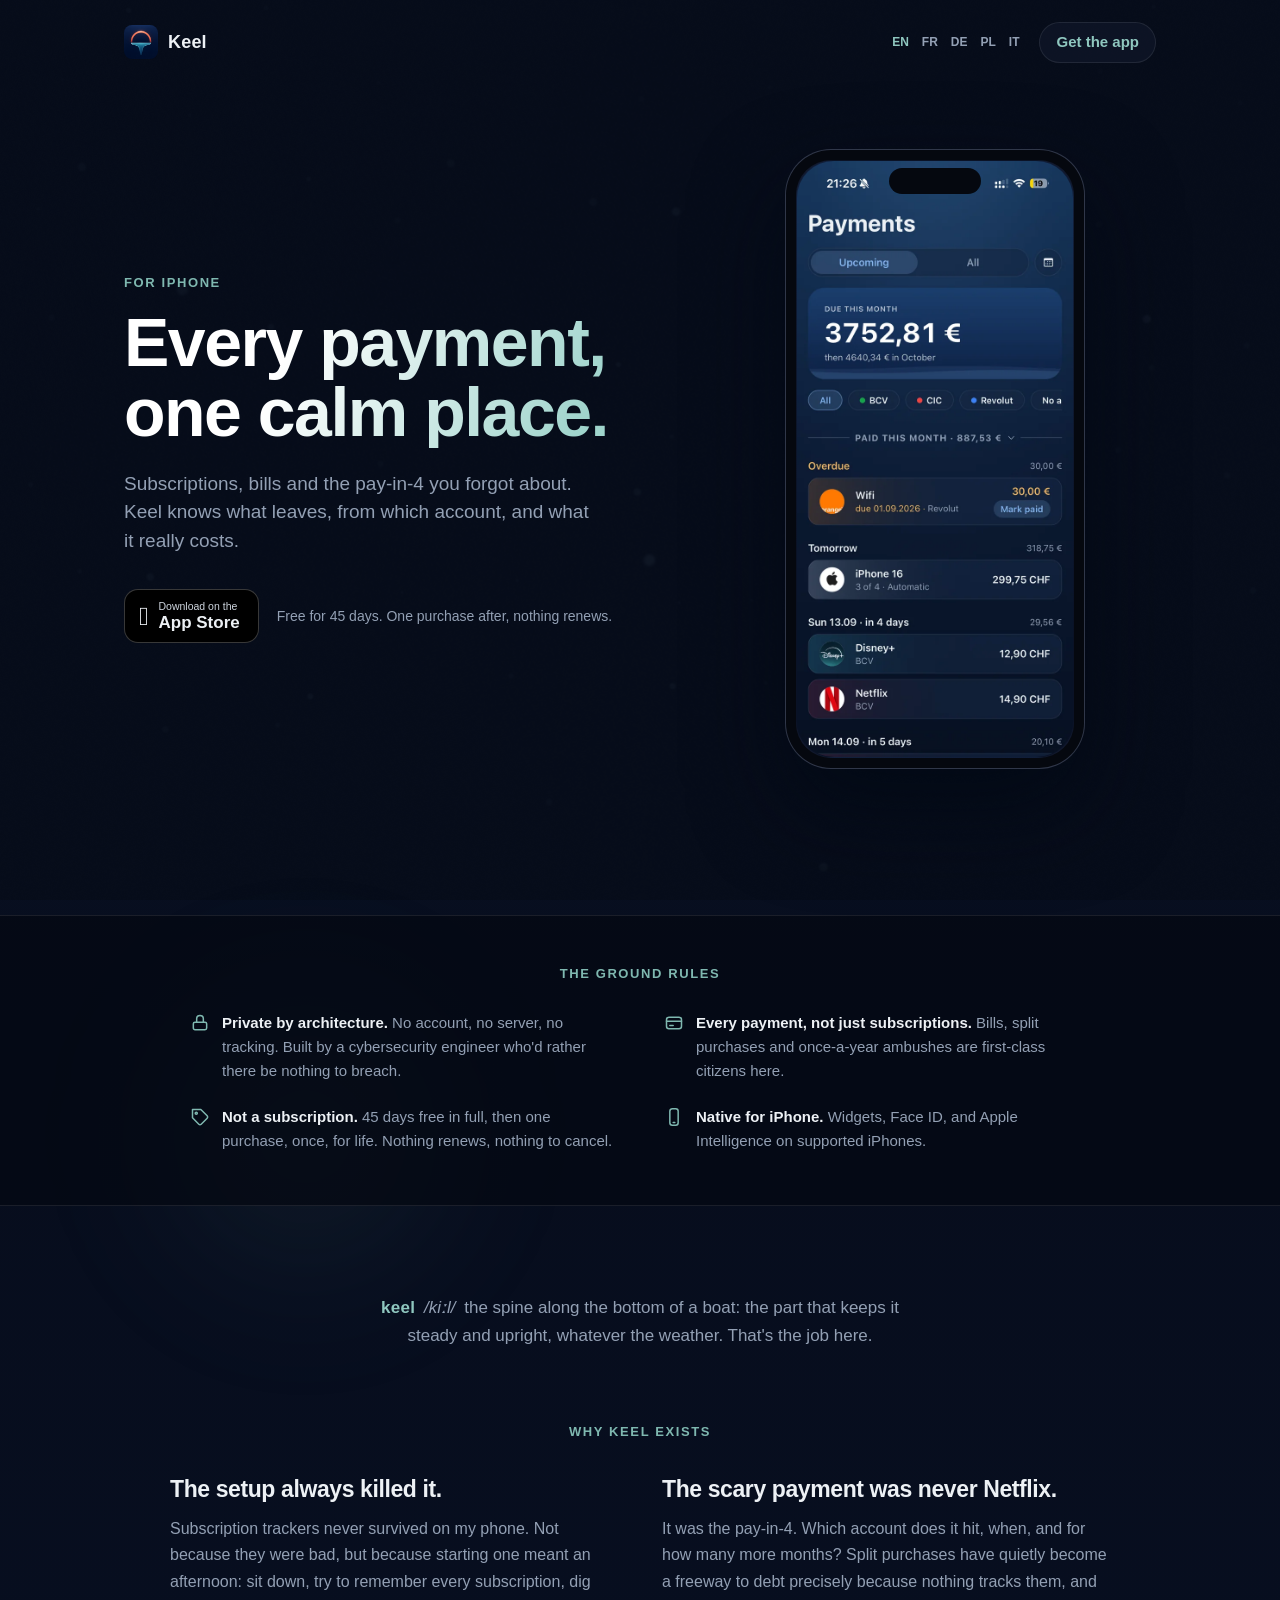
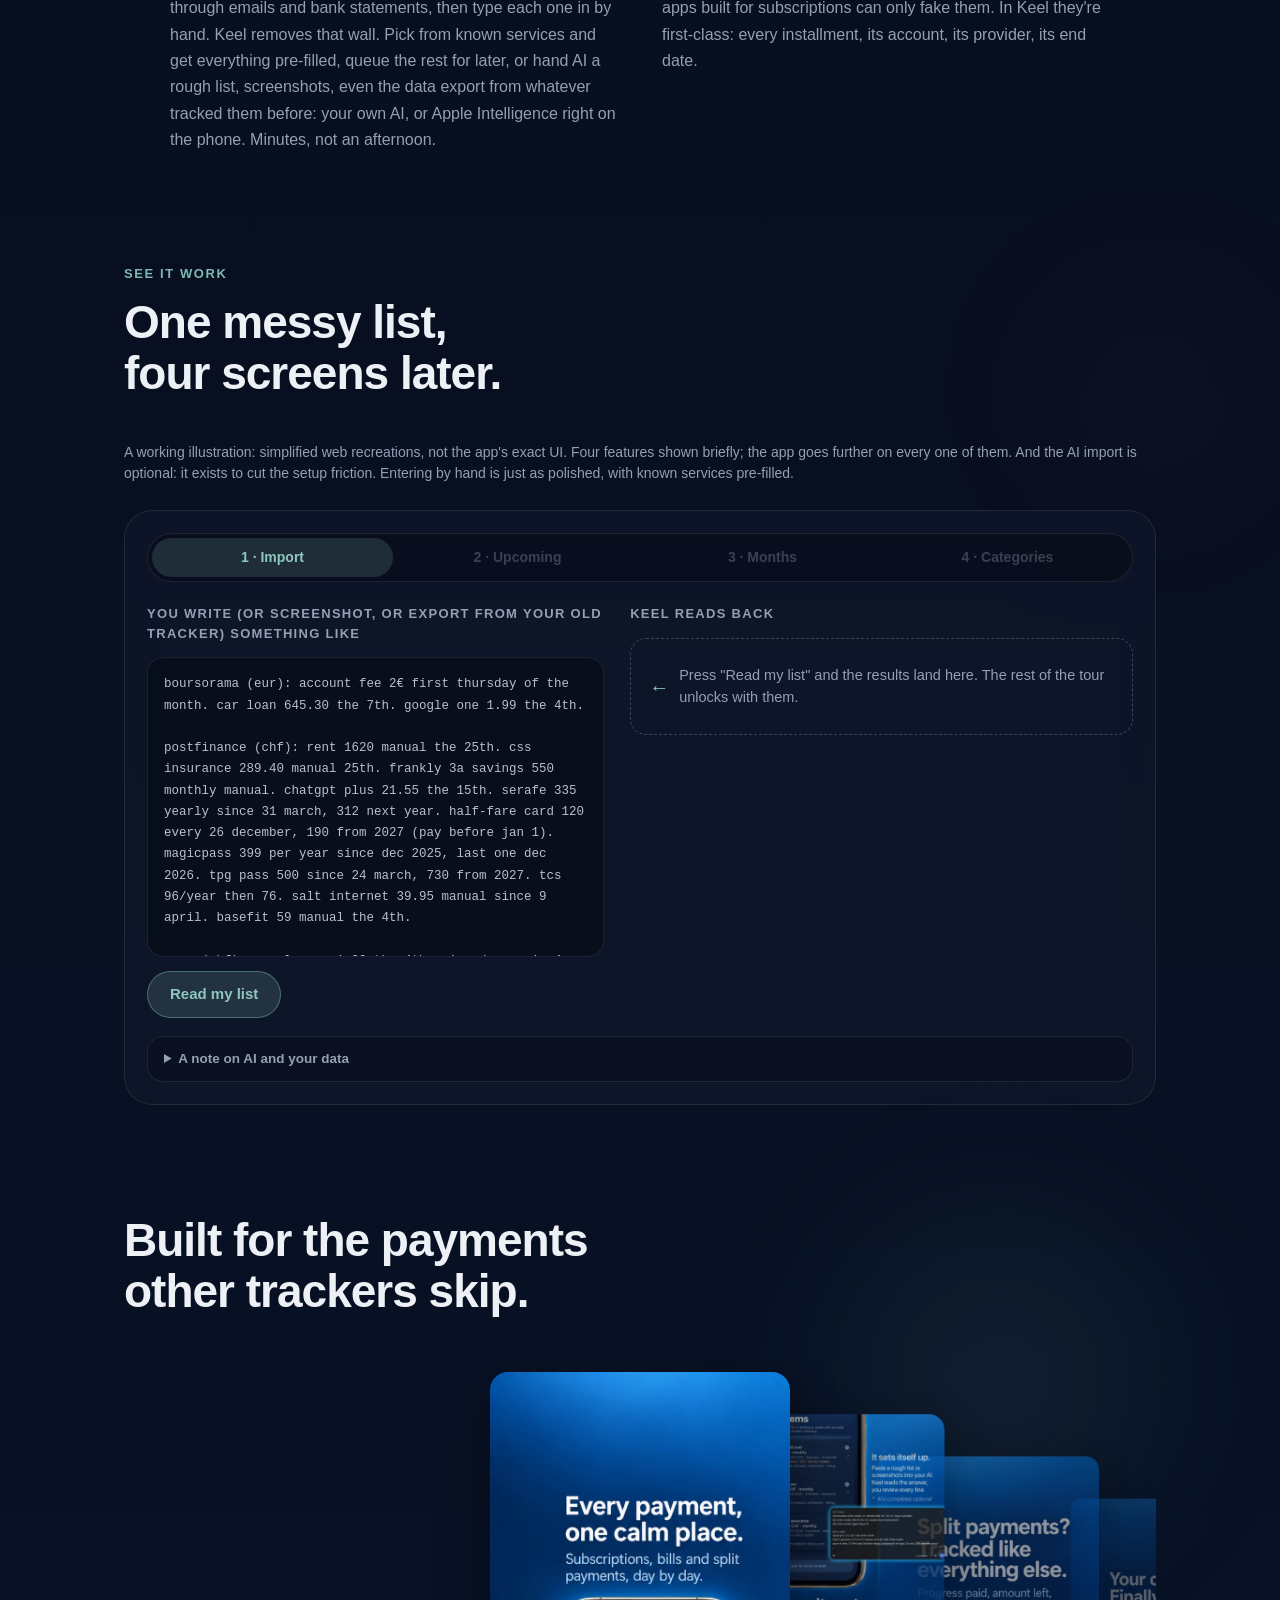
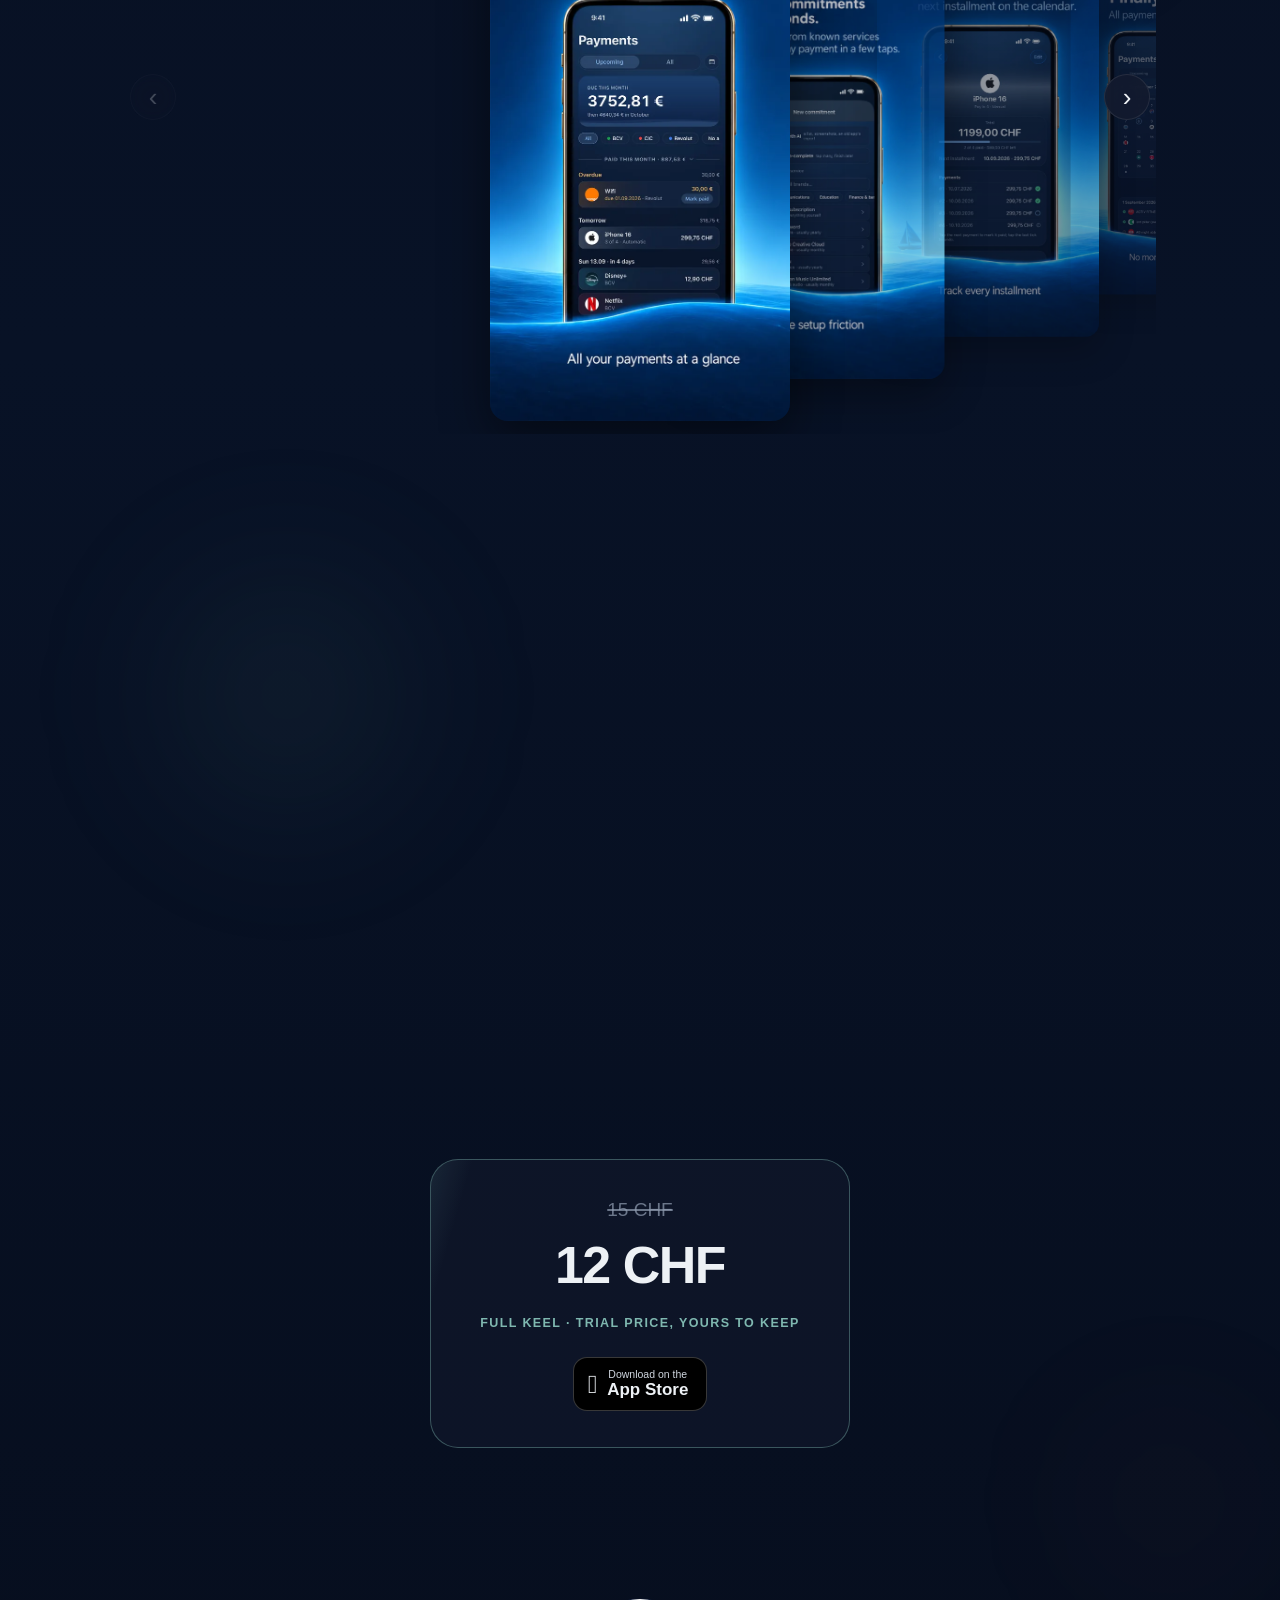
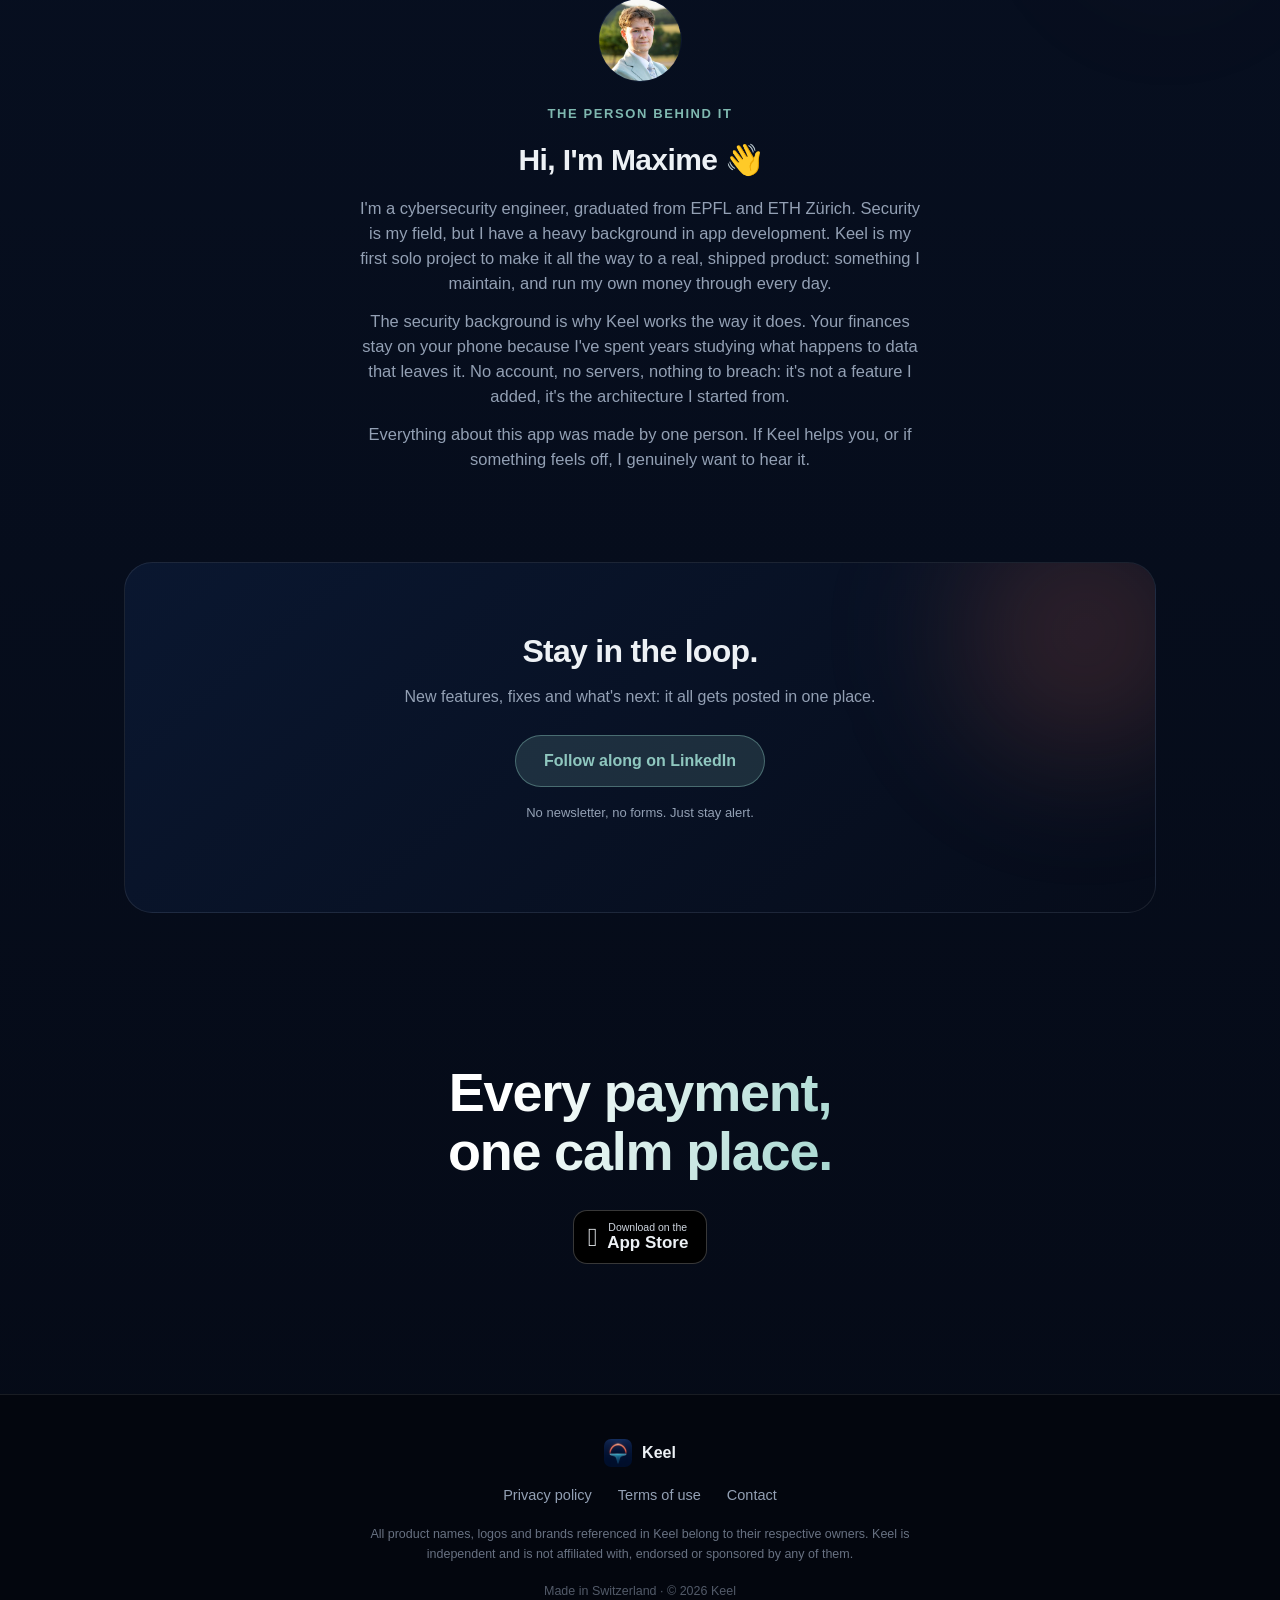
==== commit d81fe051: "content: the badges point at the App Store, Keel is live" ====
--- a/index.html
+++ b/index.html
@@ -88,10 +88,9 @@
           what leaves, from which account, and what it really costs.
         </p>
         <div class="hero-actions">
-          <!-- TODO(launch): replace with the official App Store badge asset + real link. -->
-          <a class="store-badge" href="#get" aria-label="Download on the App Store, coming soon">
+          <a class="store-badge" href="https://apps.apple.com/app/id6792831014" target="_blank" rel="noopener" aria-label="Download on the App Store">
             <span class="store-badge-mark" aria-hidden="true">&#63743;</span>
-            <span class="store-badge-text"><small>Coming soon to the</small>App Store</span>
+            <span class="store-badge-text"><small>Download on the</small>App Store</span>
           </a>
           <span class="hero-note">Free for 45 days. One purchase after, nothing renews.</span>
         </div>
@@ -420,10 +419,9 @@
         <div class="price-was">15 CHF</div>
         <div class="price-amount">12 CHF</div>
         <div class="price-tag">Full Keel · trial price, yours to keep</div>
-        <!-- TODO(launch): real App Store link. -->
-        <a class="store-badge" href="#updates">
+        <a class="store-badge" href="https://apps.apple.com/app/id6792831014" target="_blank" rel="noopener">
           <span class="store-badge-mark" aria-hidden="true">&#63743;</span>
-          <span class="store-badge-text"><small>Coming soon to the</small>App Store</span>
+          <span class="store-badge-text"><small>Download on the</small>App Store</span>
         </a>
       </div>
     </section>
@@ -473,9 +471,9 @@
     <!-- ============================ CLOSING ============================ -->
     <section class="closing">
       <h2 data-reveal>Every payment, one calm place.</h2>
-      <a class="store-badge" href="#updates" data-reveal>
+      <a class="store-badge" href="https://apps.apple.com/app/id6792831014" target="_blank" rel="noopener" data-reveal>
         <span class="store-badge-mark" aria-hidden="true">&#63743;</span>
-        <span class="store-badge-text"><small>Coming soon to the</small>App Store</span>
+        <span class="store-badge-text"><small>Download on the</small>App Store</span>
       </a>
     </section>
 
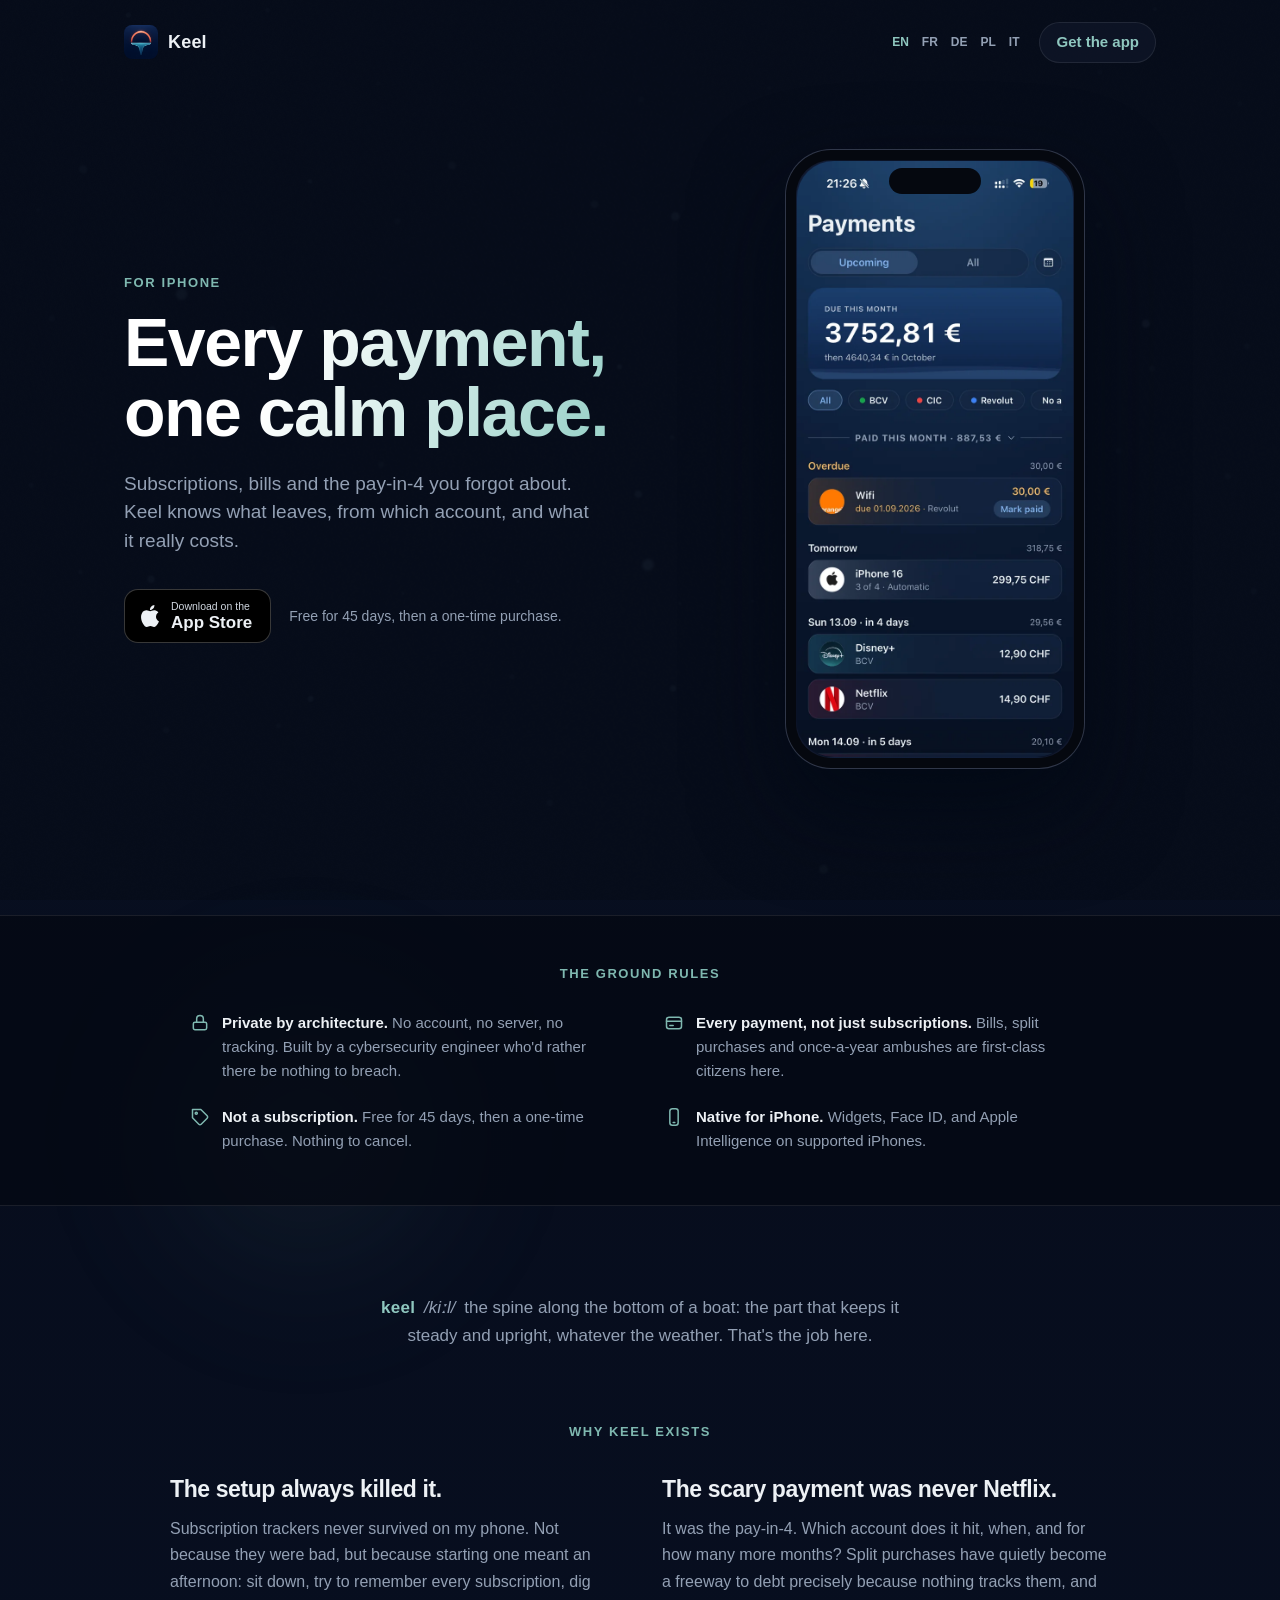
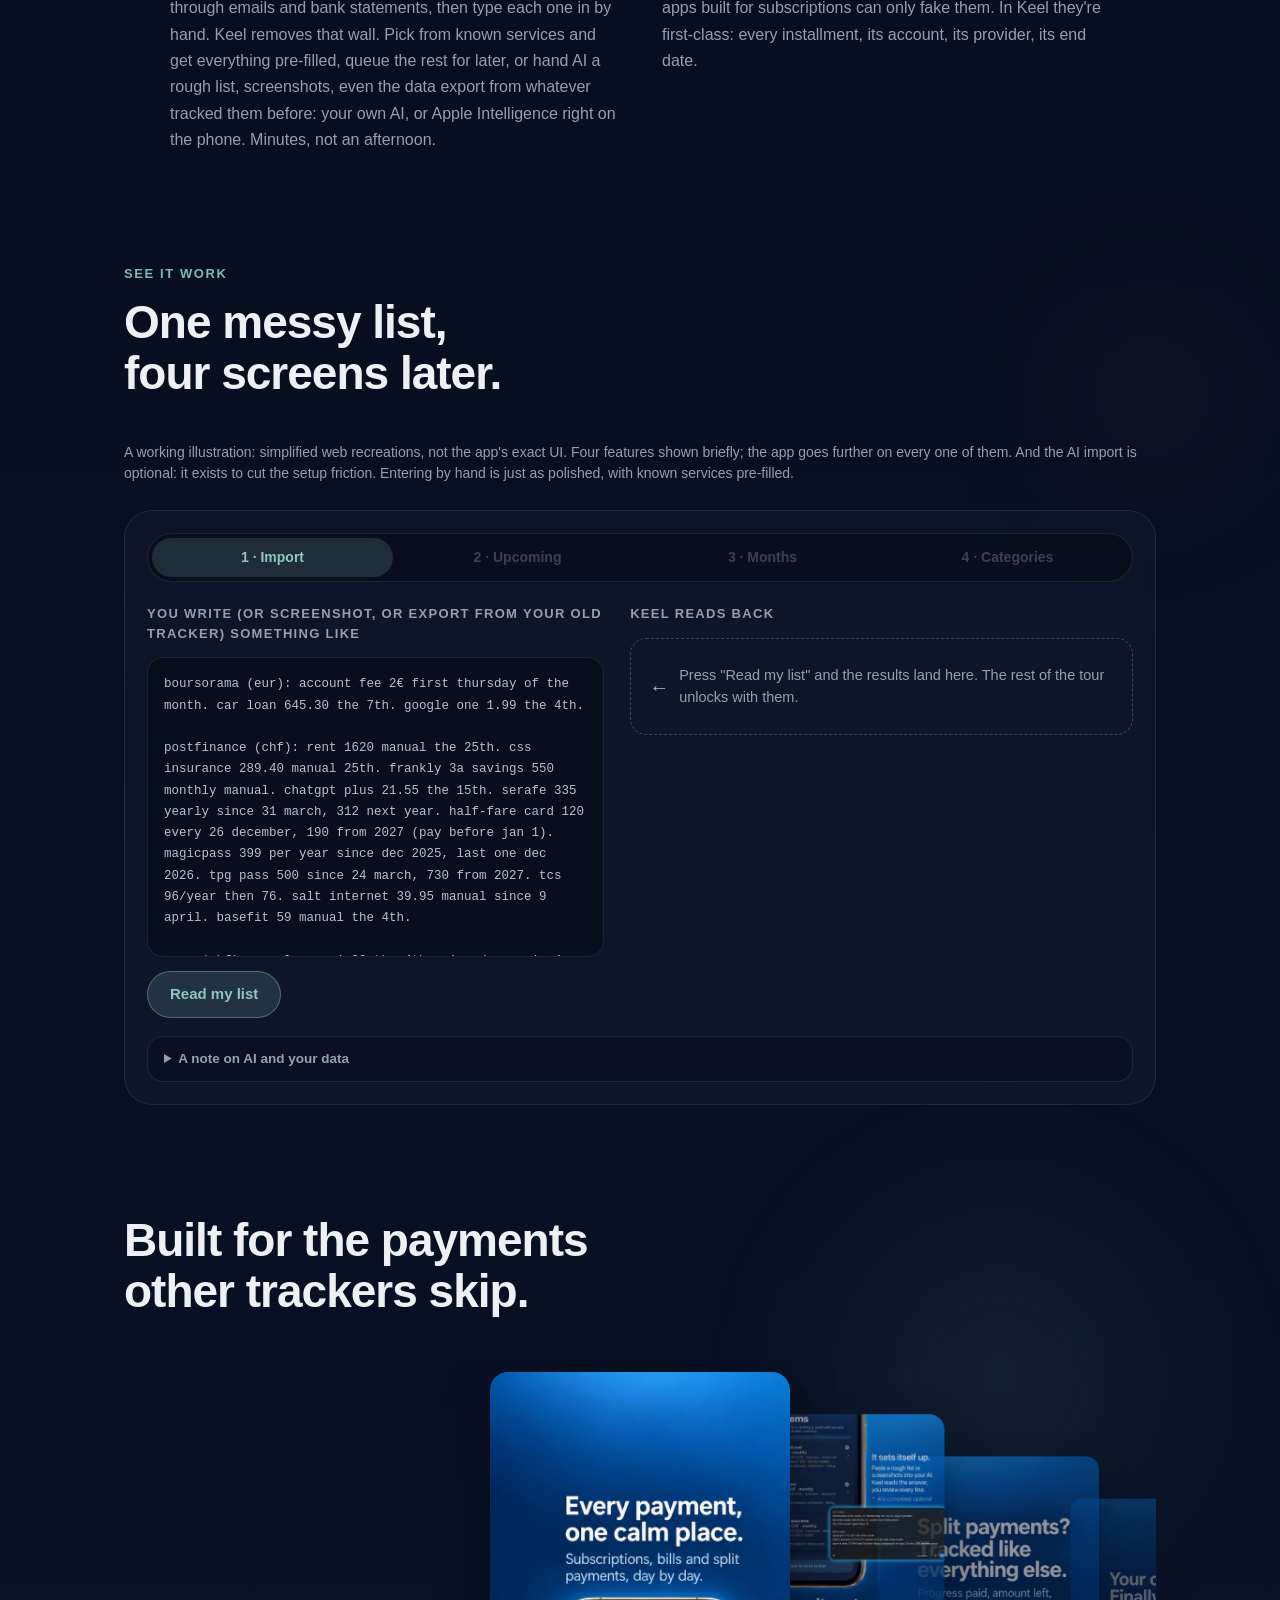
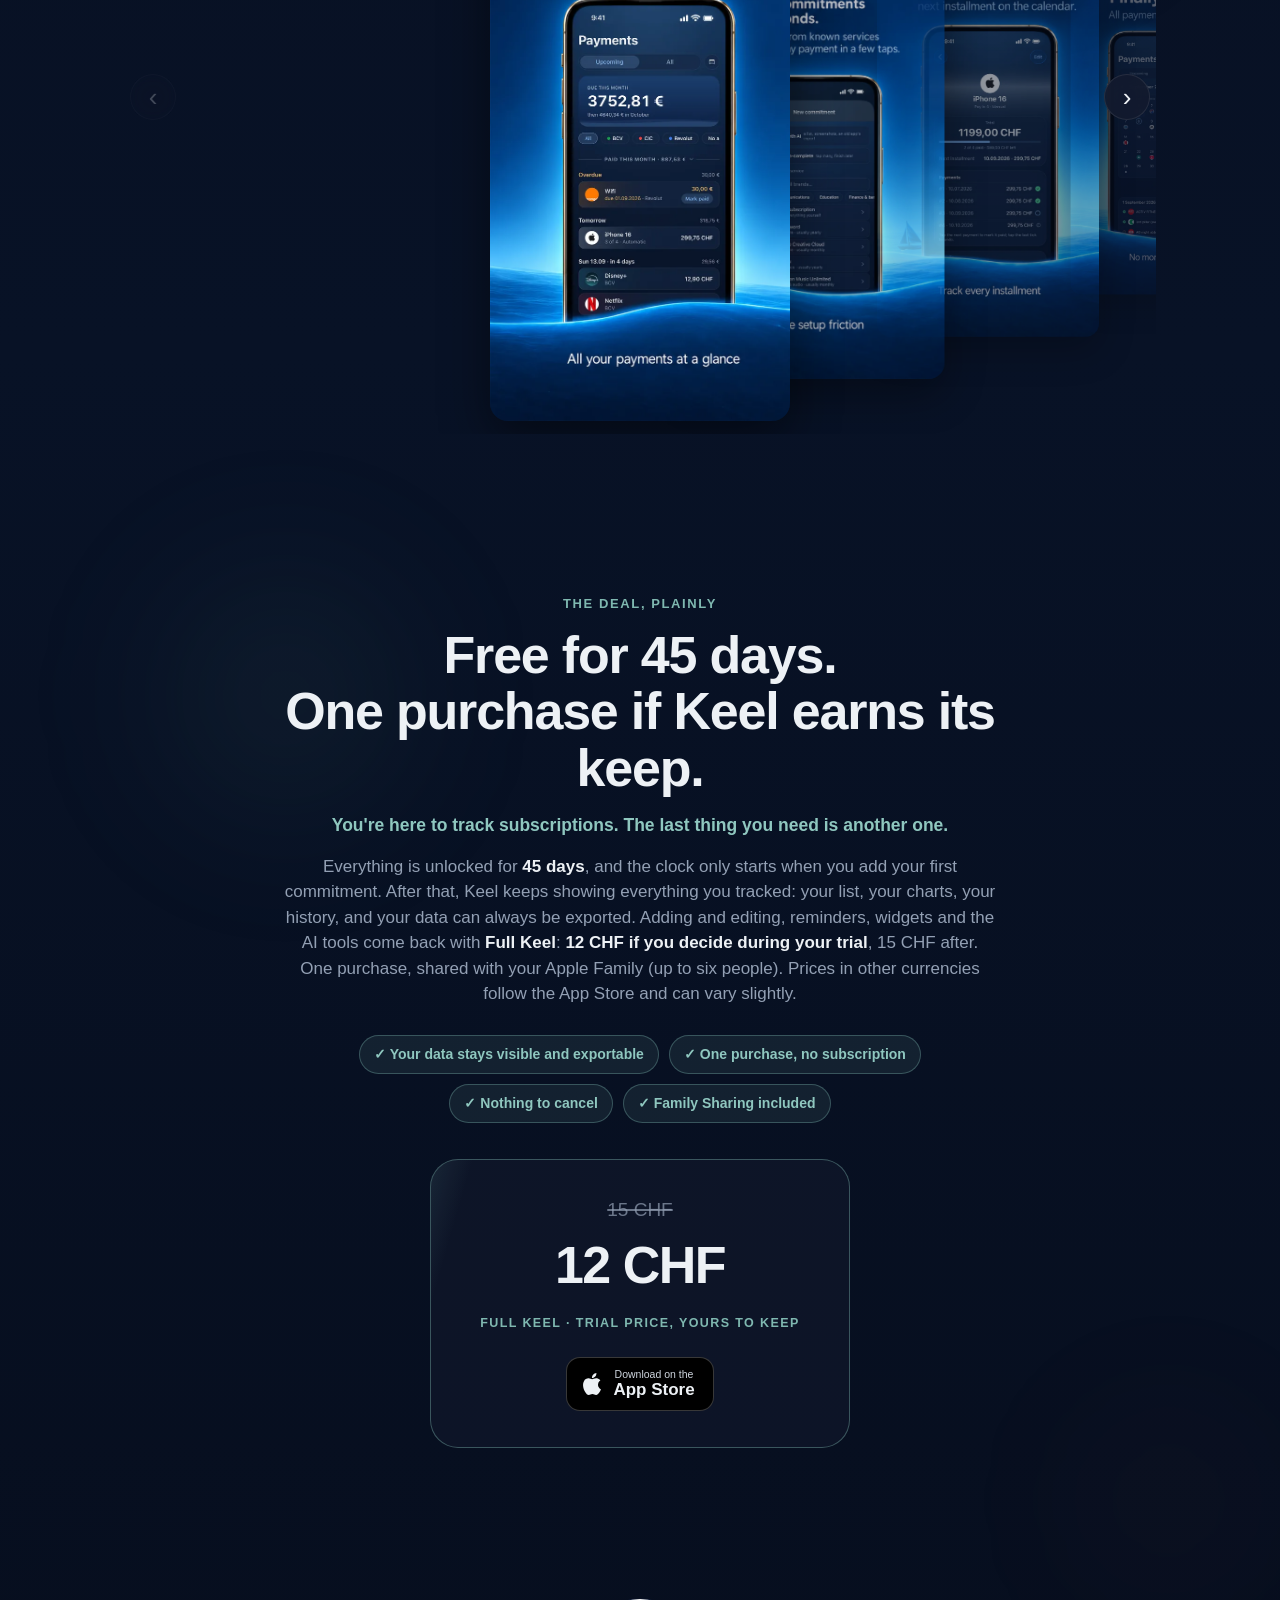
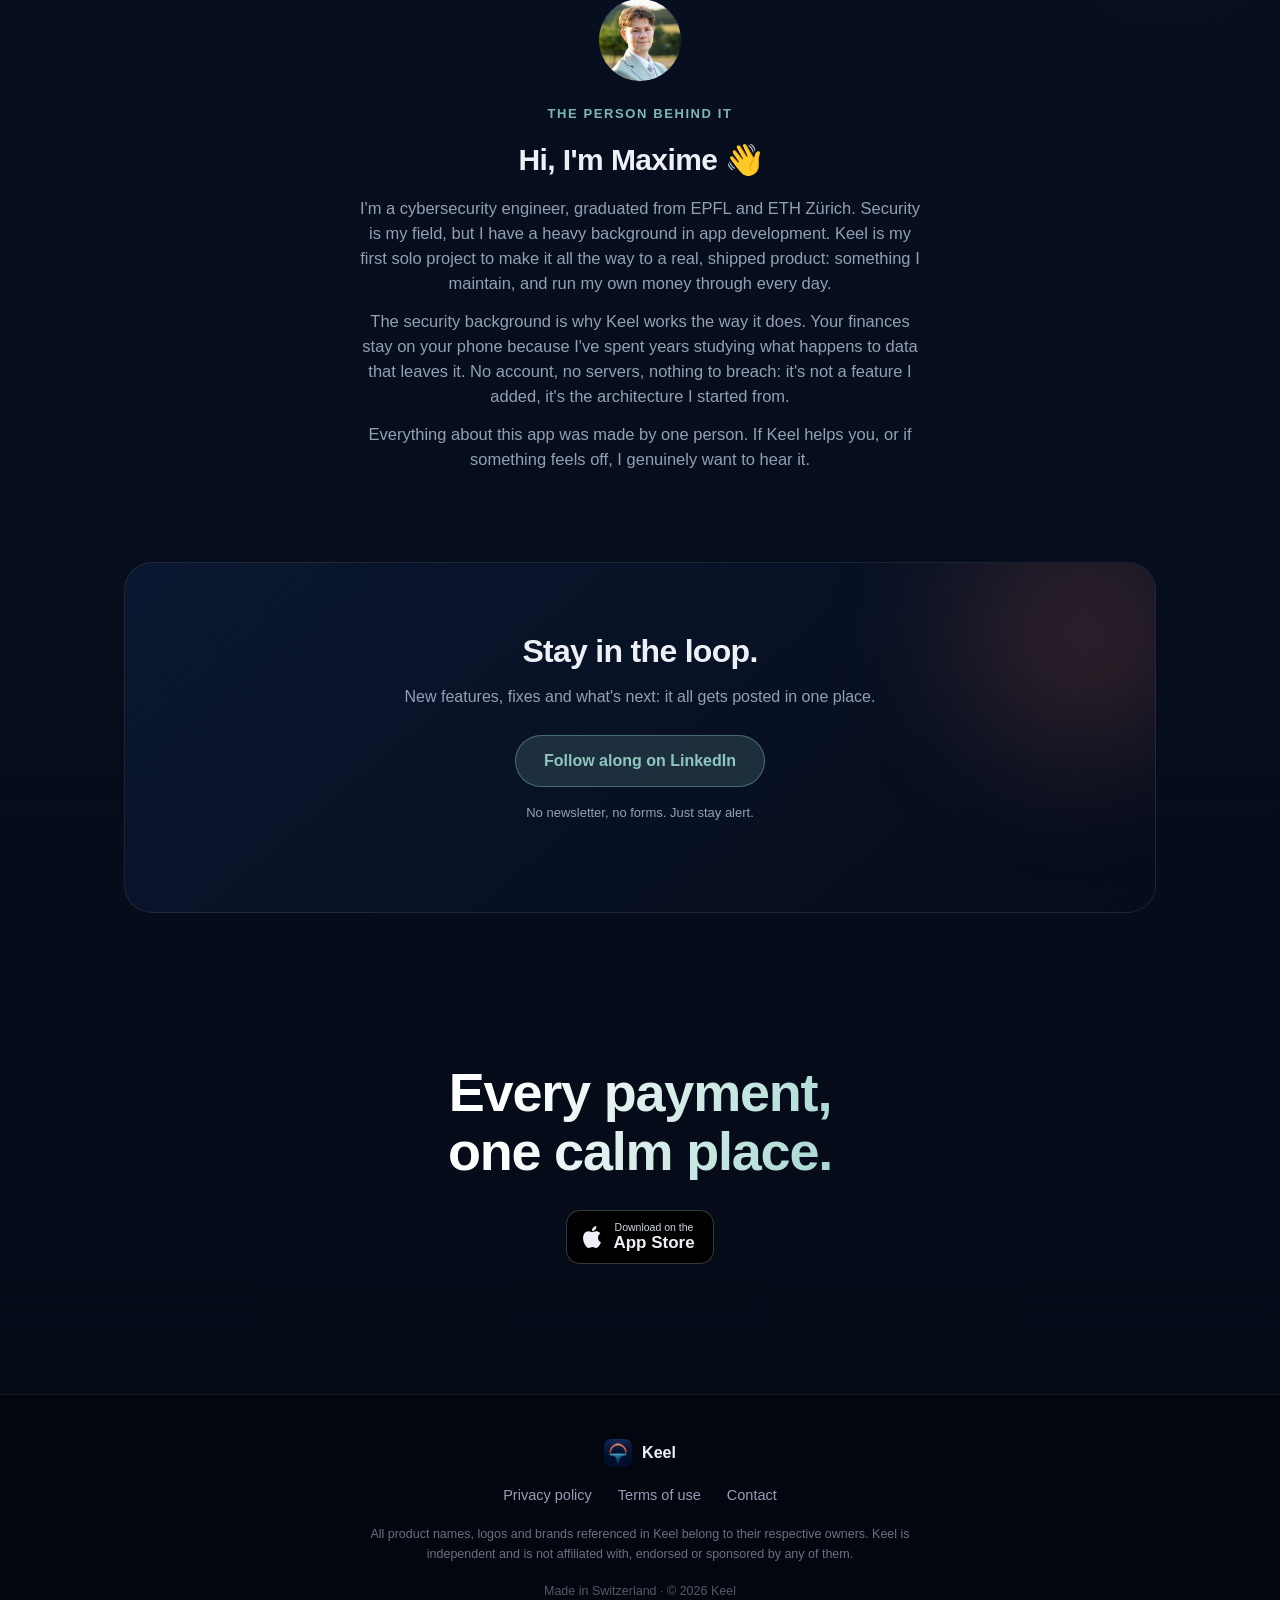
==== commit 515c4620: "content: plainer pricing lines, an Apple mark that renders everywhere" ====
--- a/index.html
+++ b/index.html
@@ -4,7 +4,7 @@
   <meta charset="utf-8" />
   <meta name="viewport" content="width=device-width, initial-scale=1" />
   <title>Keel: subscriptions, bills and split payments in one calm place</title>
-  <meta name="description" content="Keel tracks subscriptions, bills and split payments: what leaves, from which account, and what it really costs. Private by architecture. Free for 45 days, then one purchase. Nothing renews." />
+  <meta name="description" content="Keel tracks subscriptions, bills and split payments: what leaves, from which account, and what it really costs. No account, no server. Free for 45 days, then a one-time purchase." />
   <meta property="og:title" content="Keel: every payment, one calm place." />
   <meta property="og:type" content="website" />
   <meta property="og:url" content="https://keel-app.ch/" />
@@ -35,7 +35,7 @@
     "inLanguage": "en",
     "operatingSystem": "iOS",
     "applicationCategory": "FinanceApplication",
-    "description": "Keel tracks subscriptions, bills and split payments: what leaves, from which account, and what it really costs. Private by architecture. Free for 45 days, then one purchase. Nothing renews.",
+    "description": "Keel tracks subscriptions, bills and split payments: what leaves, from which account, and what it really costs. No account, no server. Free for 45 days, then a one-time purchase.",
     "image": "https://keel-app.ch/assets/og.png",
     "author": { "@type": "Person", "name": "Maxime Teuber" },
     "offers": { "@type": "Offer", "price": "0", "priceCurrency": "CHF" }
@@ -89,10 +89,10 @@
         </p>
         <div class="hero-actions">
           <a class="store-badge" href="https://apps.apple.com/app/id6792831014" target="_blank" rel="noopener" aria-label="Download on the App Store">
-            <span class="store-badge-mark" aria-hidden="true">&#63743;</span>
+            <span class="store-badge-mark" aria-hidden="true"><svg viewBox="0 0 24 24" width="22" height="22" fill="currentColor" focusable="false"><path d="M12.152 6.896c-.948 0-2.415-1.078-3.96-1.04-2.04.027-3.91 1.183-4.961 3.014-2.117 3.675-.546 9.103 1.519 12.09 1.013 1.454 2.208 3.09 3.792 3.039 1.52-.065 2.09-.987 3.935-.987 1.831 0 2.35.987 3.96.948 1.637-.026 2.676-1.48 3.676-2.948 1.156-1.688 1.636-3.325 1.662-3.415-.039-.013-3.182-1.221-3.22-4.857-.026-3.04 2.48-4.494 2.597-4.559-1.429-2.09-3.623-2.324-4.39-2.376-2-.156-3.675 1.09-4.61 1.09zM15.53 3.83c.843-1.012 1.4-2.427 1.245-3.83-1.207.052-2.662.805-3.532 1.818-.78.896-1.454 2.338-1.273 3.714 1.338.104 2.715-.688 3.559-1.701"/></svg></span>
             <span class="store-badge-text"><small>Download on the</small>App Store</span>
           </a>
-          <span class="hero-note">Free for 45 days. One purchase after, nothing renews.</span>
+          <span class="hero-note">Free for 45 days, then a one-time purchase.</span>
         </div>
       </div>
 
@@ -125,7 +125,7 @@
       <div class="trust-inner">
         <p class="vow" data-reveal><span class="vow-icon" aria-hidden="true"><svg viewBox="0 0 24 24" fill="none" stroke="currentColor" stroke-width="1.8" stroke-linecap="round" stroke-linejoin="round"><rect x="4" y="11" width="16" height="9" rx="2"/><path d="M8 11V7a4 4 0 0 1 8 0v4"/></svg></span><span><strong>Private by architecture.</strong> No account, no server, no tracking. Built by a cybersecurity engineer who'd rather there be nothing to breach.</span></p>
         <p class="vow" data-reveal data-reveal-delay="1"><span class="vow-icon" aria-hidden="true"><svg viewBox="0 0 24 24" fill="none" stroke="currentColor" stroke-width="1.8" stroke-linecap="round" stroke-linejoin="round"><rect x="3" y="5" width="18" height="14" rx="3"/><path d="M3 10h18"/><path d="M7 15h4"/></svg></span><span><strong>Every payment, not just subscriptions.</strong> Bills, split purchases and once-a-year ambushes are first-class citizens here.</span></p>
-        <p class="vow" data-reveal data-reveal-delay="1"><span class="vow-icon" aria-hidden="true"><svg viewBox="0 0 24 24" fill="none" stroke="currentColor" stroke-width="1.8" stroke-linecap="round" stroke-linejoin="round"><path d="M20.6 13.4 13.4 20.6a2 2 0 0 1-2.8 0L3 13V3h10l7.6 7.6a2 2 0 0 1 0 2.8Z"/><circle cx="7.5" cy="7.5" r="1.3"/></svg></span><span><strong>Not a subscription.</strong> 45 days free in full, then one purchase, once, for life. Nothing renews, nothing to cancel.</span></p>
+        <p class="vow" data-reveal data-reveal-delay="1"><span class="vow-icon" aria-hidden="true"><svg viewBox="0 0 24 24" fill="none" stroke="currentColor" stroke-width="1.8" stroke-linecap="round" stroke-linejoin="round"><path d="M20.6 13.4 13.4 20.6a2 2 0 0 1-2.8 0L3 13V3h10l7.6 7.6a2 2 0 0 1 0 2.8Z"/><circle cx="7.5" cy="7.5" r="1.3"/></svg></span><span><strong>Not a subscription.</strong> Free for 45 days, then a one-time purchase. Nothing to cancel.</span></p>
         <p class="vow" data-reveal data-reveal-delay="2"><span class="vow-icon" aria-hidden="true"><svg viewBox="0 0 24 24" fill="none" stroke="currentColor" stroke-width="1.8" stroke-linecap="round" stroke-linejoin="round"><rect x="7" y="2" width="10" height="20" rx="3"/><path d="M11 18.5h2"/></svg></span><span><strong>Native for iPhone.</strong> Widgets, Face ID, and Apple Intelligence on supported iPhones.</span></p>
       </div>
     </section>
@@ -404,14 +404,13 @@
         history, and your data can always be exported. Adding and editing,
         reminders, widgets and the AI tools come back with
         <strong>Full Keel</strong>: <strong>12 CHF if you decide during
-        your trial</strong>, 15 CHF after. Once, for good, shared with your
-        Apple Family, up to six people. Prices in other currencies follow the
+        your trial</strong>, 15 CHF after. One purchase, shared with your Apple Family (up to six people). Prices in other currencies follow the
         App Store and can vary slightly.
       </p>
       <ul class="chips" data-reveal>
-        <li>&#10003; Your data stays visible and exportable, always</li>
+        <li>&#10003; Your data stays visible and exportable</li>
         <li>&#10003; One purchase, no subscription</li>
-        <li>&#10003; Nothing renews</li>
+        <li>&#10003; Nothing to cancel</li>
         <li>&#10003; Family Sharing included</li>
       </ul>
       <div class="price-card" data-reveal>
@@ -420,7 +419,7 @@
         <div class="price-amount">12 CHF</div>
         <div class="price-tag">Full Keel · trial price, yours to keep</div>
         <a class="store-badge" href="https://apps.apple.com/app/id6792831014" target="_blank" rel="noopener">
-          <span class="store-badge-mark" aria-hidden="true">&#63743;</span>
+          <span class="store-badge-mark" aria-hidden="true"><svg viewBox="0 0 24 24" width="22" height="22" fill="currentColor" focusable="false"><path d="M12.152 6.896c-.948 0-2.415-1.078-3.96-1.04-2.04.027-3.91 1.183-4.961 3.014-2.117 3.675-.546 9.103 1.519 12.09 1.013 1.454 2.208 3.09 3.792 3.039 1.52-.065 2.09-.987 3.935-.987 1.831 0 2.35.987 3.96.948 1.637-.026 2.676-1.48 3.676-2.948 1.156-1.688 1.636-3.325 1.662-3.415-.039-.013-3.182-1.221-3.22-4.857-.026-3.04 2.48-4.494 2.597-4.559-1.429-2.09-3.623-2.324-4.39-2.376-2-.156-3.675 1.09-4.61 1.09zM15.53 3.83c.843-1.012 1.4-2.427 1.245-3.83-1.207.052-2.662.805-3.532 1.818-.78.896-1.454 2.338-1.273 3.714 1.338.104 2.715-.688 3.559-1.701"/></svg></span>
           <span class="store-badge-text"><small>Download on the</small>App Store</span>
         </a>
       </div>
@@ -472,7 +471,7 @@
     <section class="closing">
       <h2 data-reveal>Every payment, one calm place.</h2>
       <a class="store-badge" href="https://apps.apple.com/app/id6792831014" target="_blank" rel="noopener" data-reveal>
-        <span class="store-badge-mark" aria-hidden="true">&#63743;</span>
+        <span class="store-badge-mark" aria-hidden="true"><svg viewBox="0 0 24 24" width="22" height="22" fill="currentColor" focusable="false"><path d="M12.152 6.896c-.948 0-2.415-1.078-3.96-1.04-2.04.027-3.91 1.183-4.961 3.014-2.117 3.675-.546 9.103 1.519 12.09 1.013 1.454 2.208 3.09 3.792 3.039 1.52-.065 2.09-.987 3.935-.987 1.831 0 2.35.987 3.96.948 1.637-.026 2.676-1.48 3.676-2.948 1.156-1.688 1.636-3.325 1.662-3.415-.039-.013-3.182-1.221-3.22-4.857-.026-3.04 2.48-4.494 2.597-4.559-1.429-2.09-3.623-2.324-4.39-2.376-2-.156-3.675 1.09-4.61 1.09zM15.53 3.83c.843-1.012 1.4-2.427 1.245-3.83-1.207.052-2.662.805-3.532 1.818-.78.896-1.454 2.338-1.273 3.714 1.338.104 2.715-.688 3.559-1.701"/></svg></span>
         <span class="store-badge-text"><small>Download on the</small>App Store</span>
       </a>
     </section>
--- a/styles.css
+++ b/styles.css
@@ -276,7 +276,8 @@
 
 .hero-note { font-size: 14px; color: var(--muted); }
 
-/* App Store badge (placeholder styling until the official asset lands). */
+/* App Store badge: the Apple mark is an inline SVG so it renders on every
+   platform (the private-use glyph only exists in Apple's fonts). */
 .store-badge {
   display: inline-flex; align-items: center; gap: 10px;
   background: #000;
@@ -286,7 +287,8 @@
   transition: transform 0.2s ease, border-color 0.2s ease;
 }
 .store-badge:hover { transform: translateY(-2px); border-color: rgba(255, 255, 255, 0.4); }
-.store-badge-mark { font-size: 26px; line-height: 1; }
+.store-badge-mark { display: inline-flex; line-height: 1; }
+.store-badge-mark svg { display: block; }
 .store-badge-text { display: flex; flex-direction: column; line-height: 1.15; font-weight: 600; font-size: 17px; }
 .store-badge-text small { font-size: 10.5px; font-weight: 500; color: #cfd6df; }
 
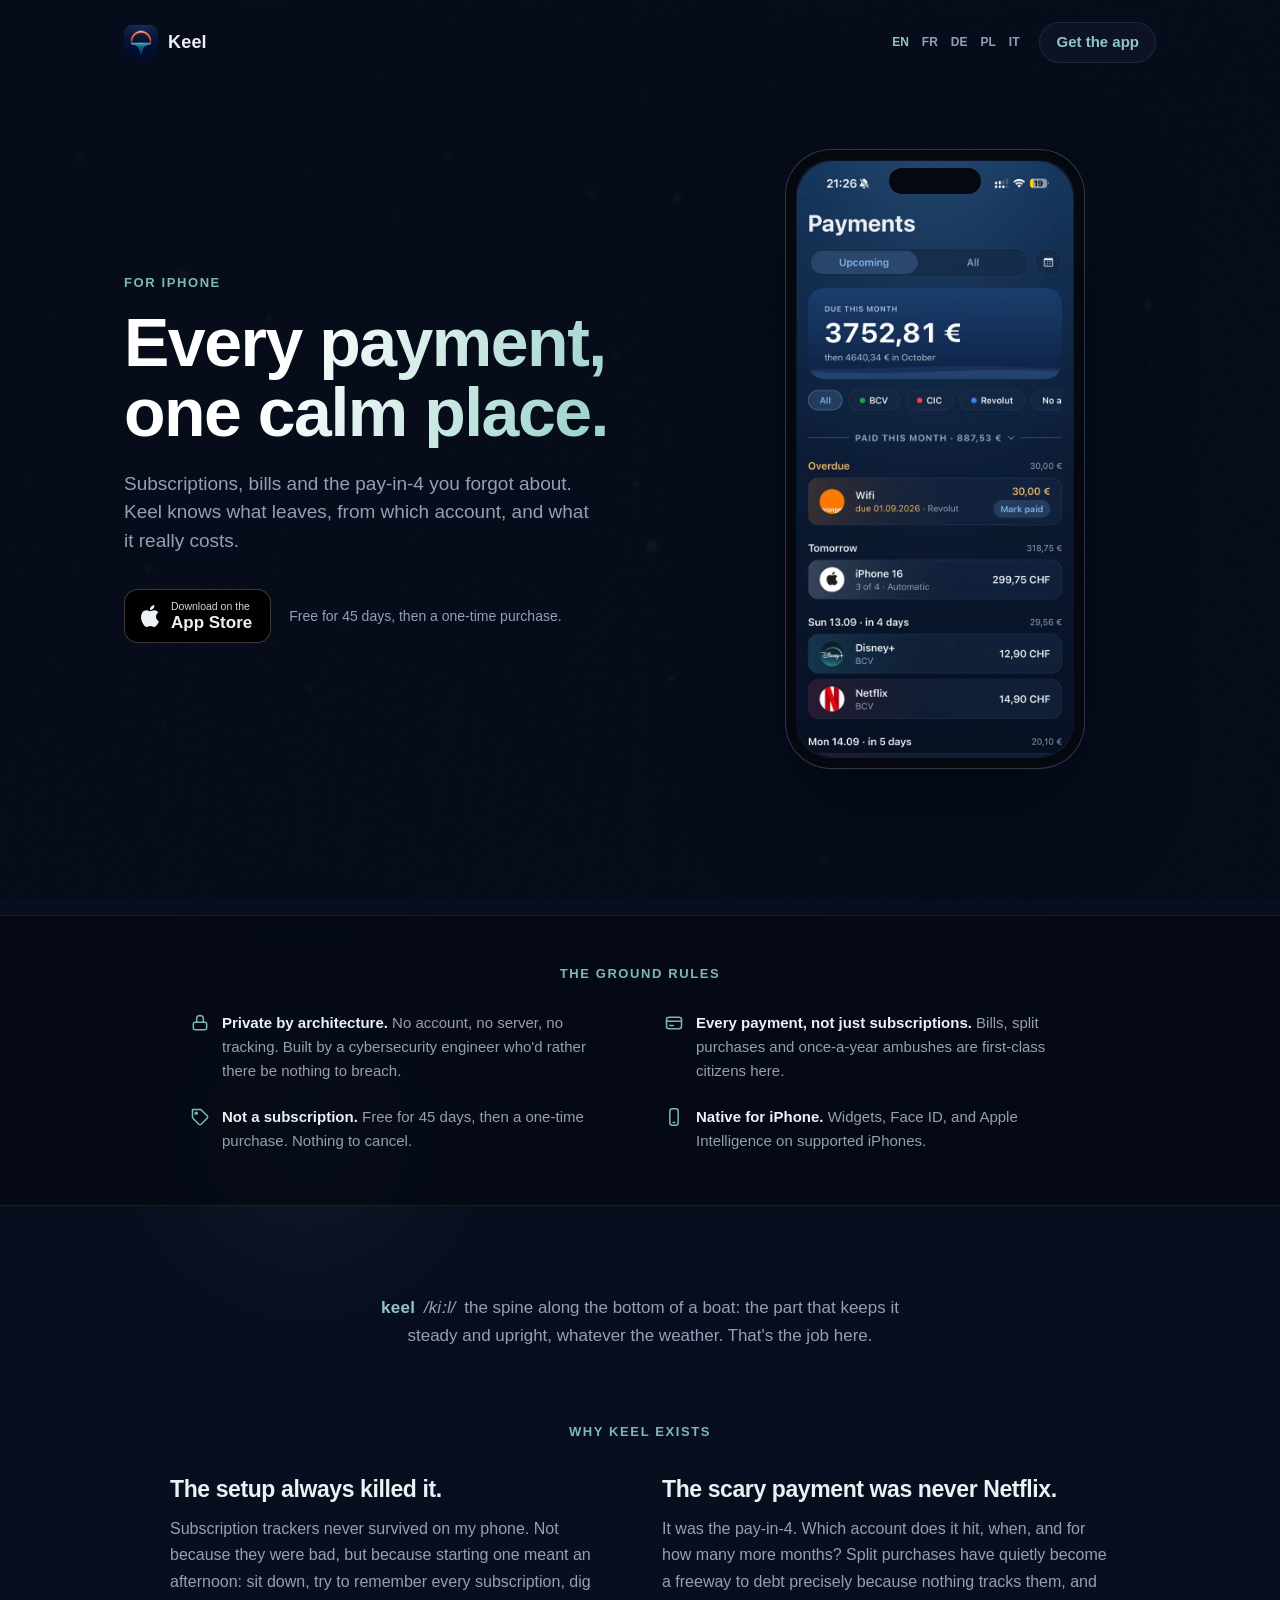
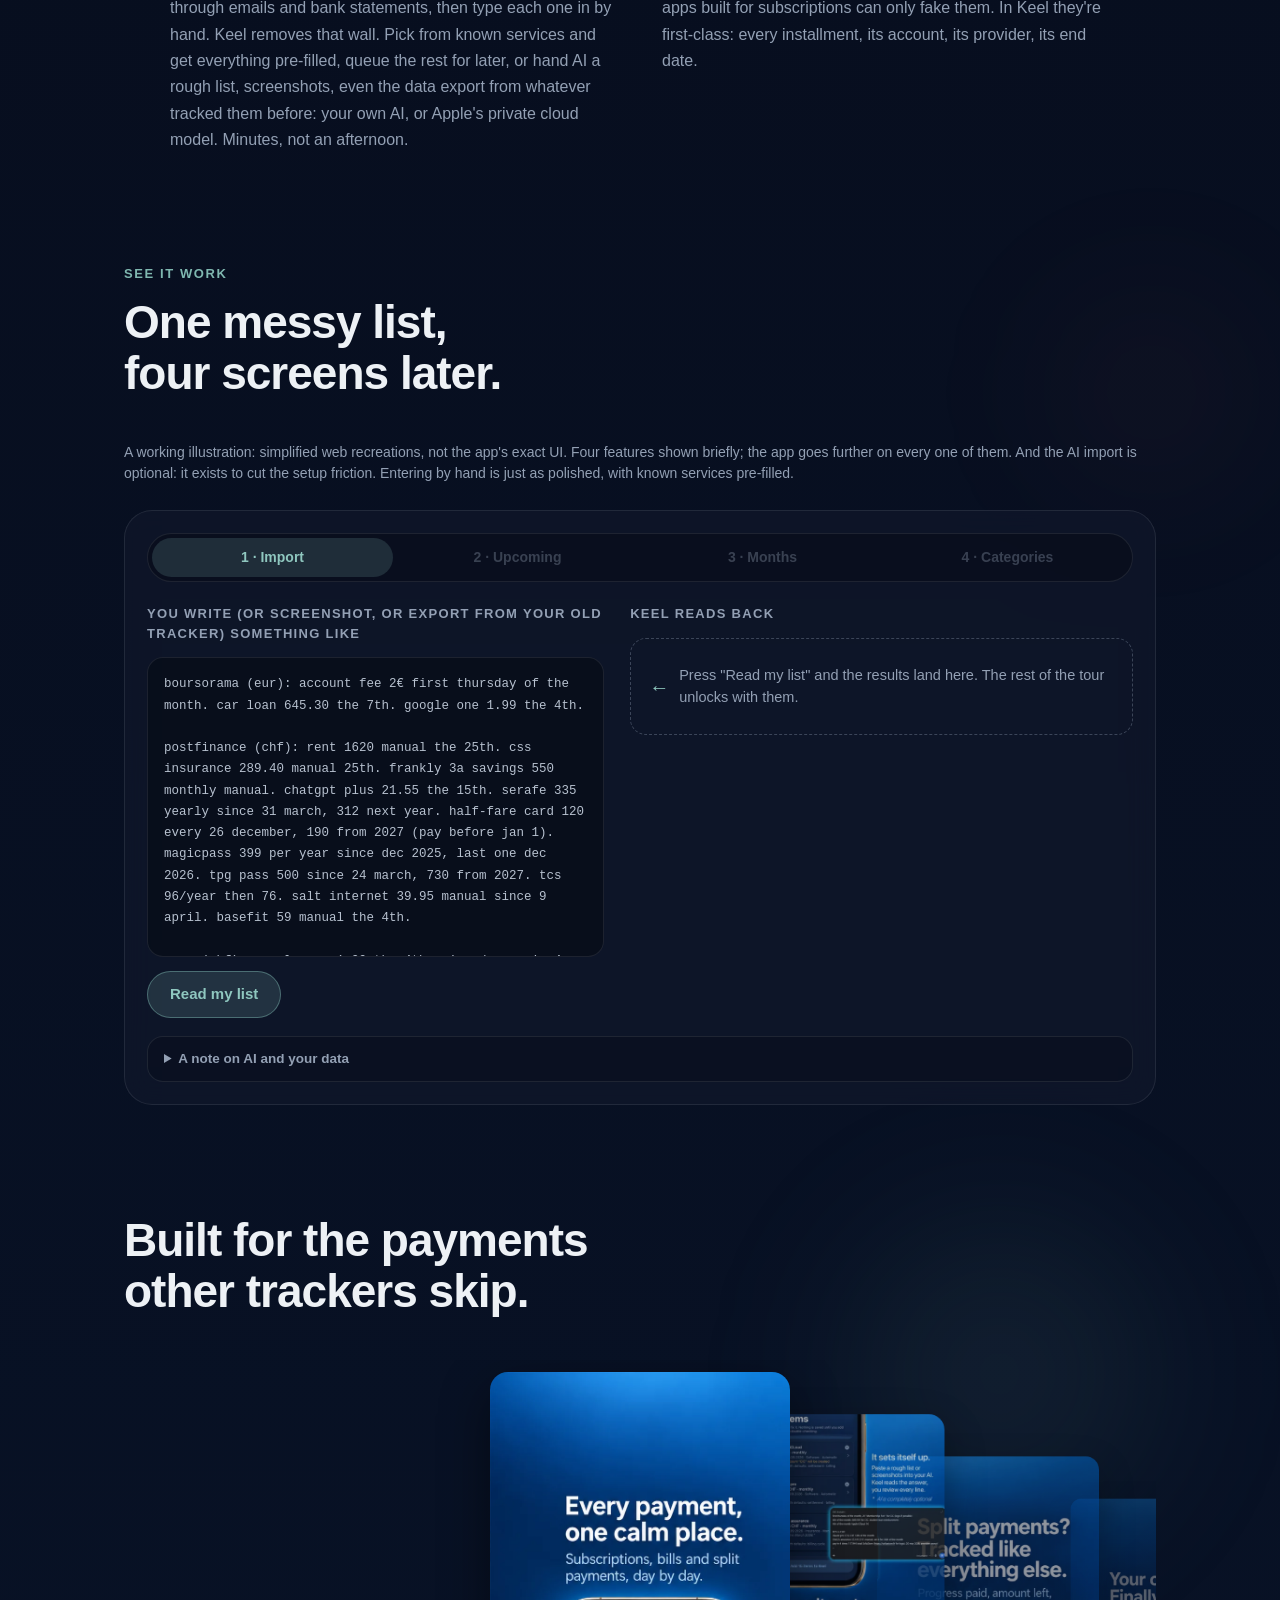
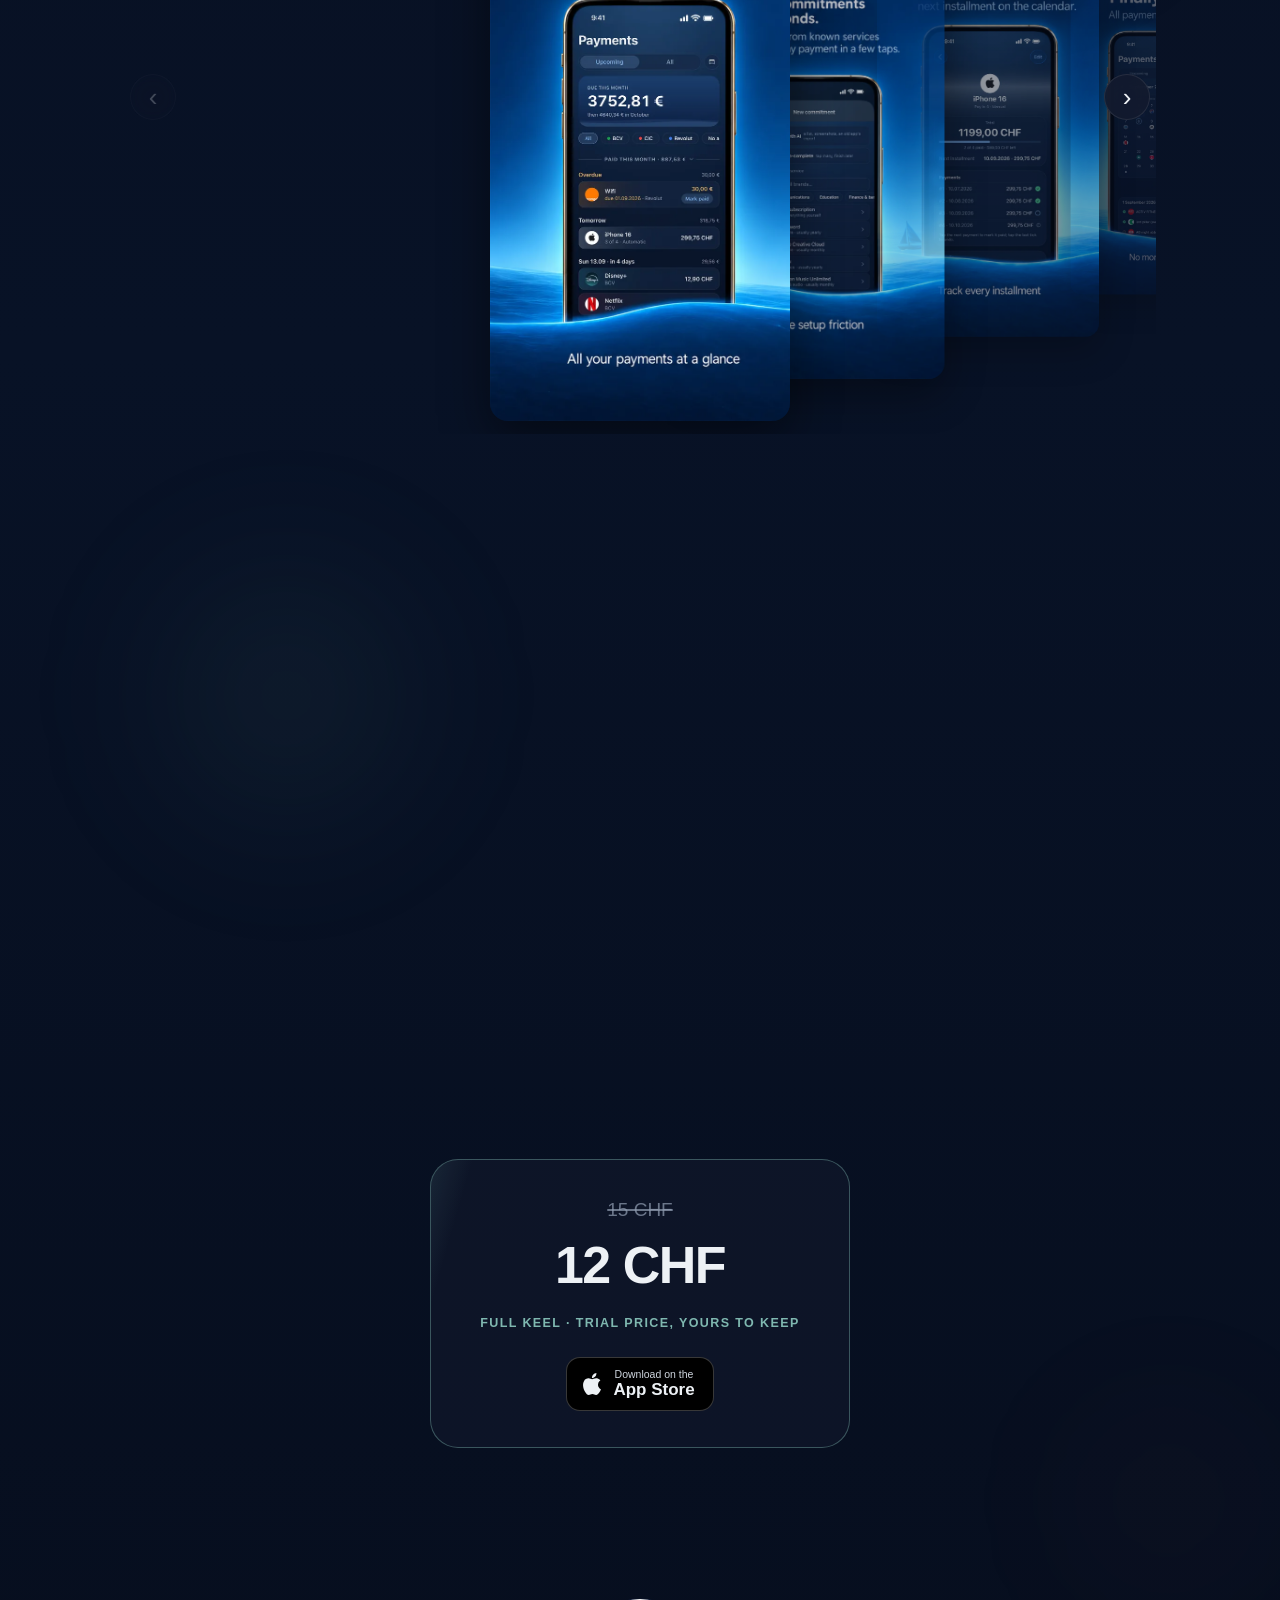
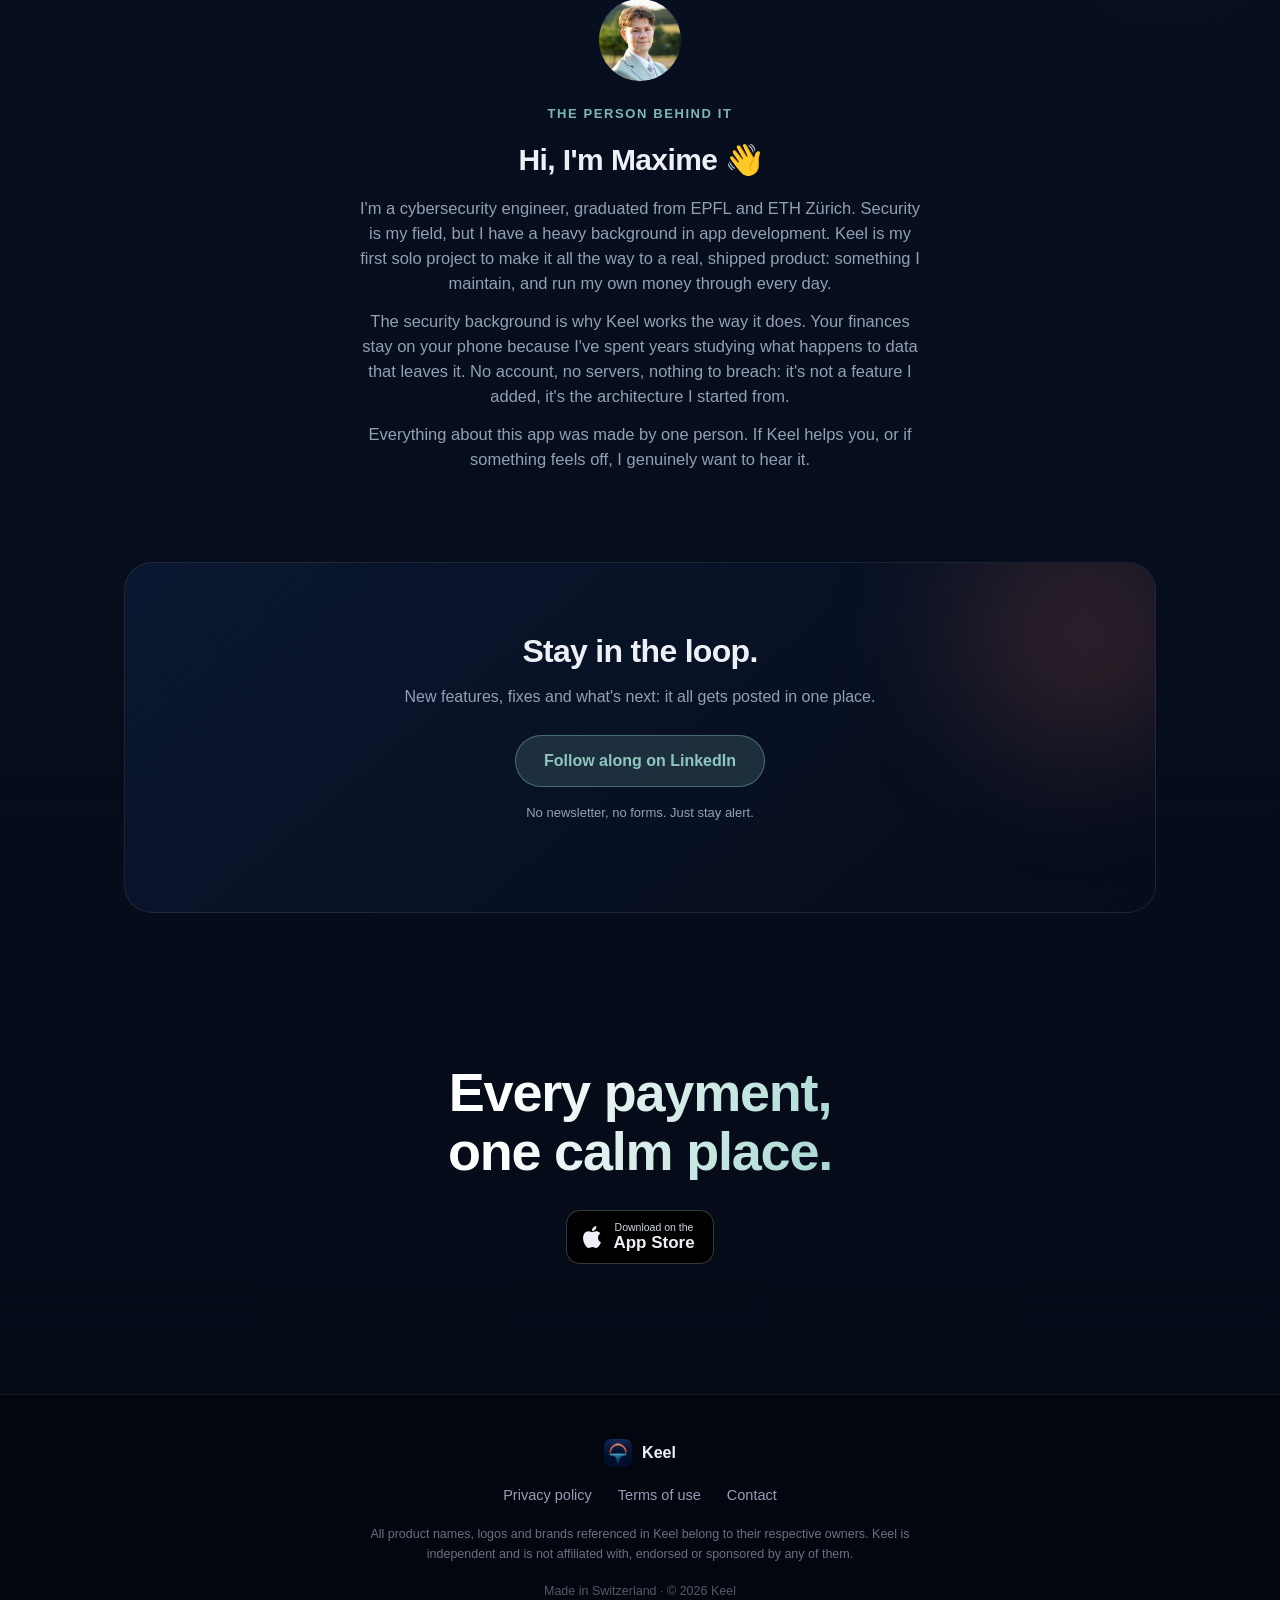
==== commit 6ad304b8: "content: Keel reads it runs on Apple's Private Cloud Compute; privacy policy updated" ====
--- a/index.html
+++ b/index.html
@@ -153,7 +153,7 @@
             Pick from known services and get everything pre-filled, queue the
             rest for later, or hand AI a rough list, screenshots, even the
             data export from whatever tracked them before: your own AI, or
-            Apple Intelligence right on the phone. Minutes, not an afternoon.
+            Apple's private cloud model. Minutes, not an afternoon.
           </p>
         </article>
         <article data-reveal data-reveal-delay="1">
@@ -236,7 +236,7 @@
           <details class="ai-note">
             <summary>A note on AI and your data</summary>
             <p>AI is optional in Keel, and it is off until you reach for it. The path we recommend today goes through an AI you already trust (ChatGPT, Claude, Gemini). Keel is not connected to it: the app hands you ready-made instructions, you paste them into your AI wherever you normally use it, and bring its answer back. Your list travels only where you take it, under that AI's own terms: use one you trust, and leave out anything you'd rather keep to yourself.</p>
-            <p>Keel can also read a list itself, on the small model that lives on your iPhone. Apple documents that processing as on-device and offline. Be warned it is genuinely limited: it copes with a few simple lines and struggles with anything long or messy. Apple has announced a far more capable model for apps, running on its Private Cloud Compute, and Keel will offer it as an option once it is available; that one would need a connection, and we would describe it in Apple's own terms rather than ours.</p>
+            <p>Keel can also read a list itself, with Apple's cloud model (Private Cloud Compute). It is off until you turn it on, it needs an internet connection, and your text goes to Apple to be read and comes straight back: Apple states that data sent there is not stored and is not accessible to Apple. The app shows you the text first, removes card numbers, emails and references, and lets you cut anything before it is sent.</p>
             <p>Either way, Keel has no server and never sees your list. The app only reads the answer, on your phone, and every item stops at a review screen before anything is saved.</p>
             <p>And if you want no AI at all: one switch in Settings removes every AI surface and entry point from the app. Your data and history stay untouched.</p>
           </details>
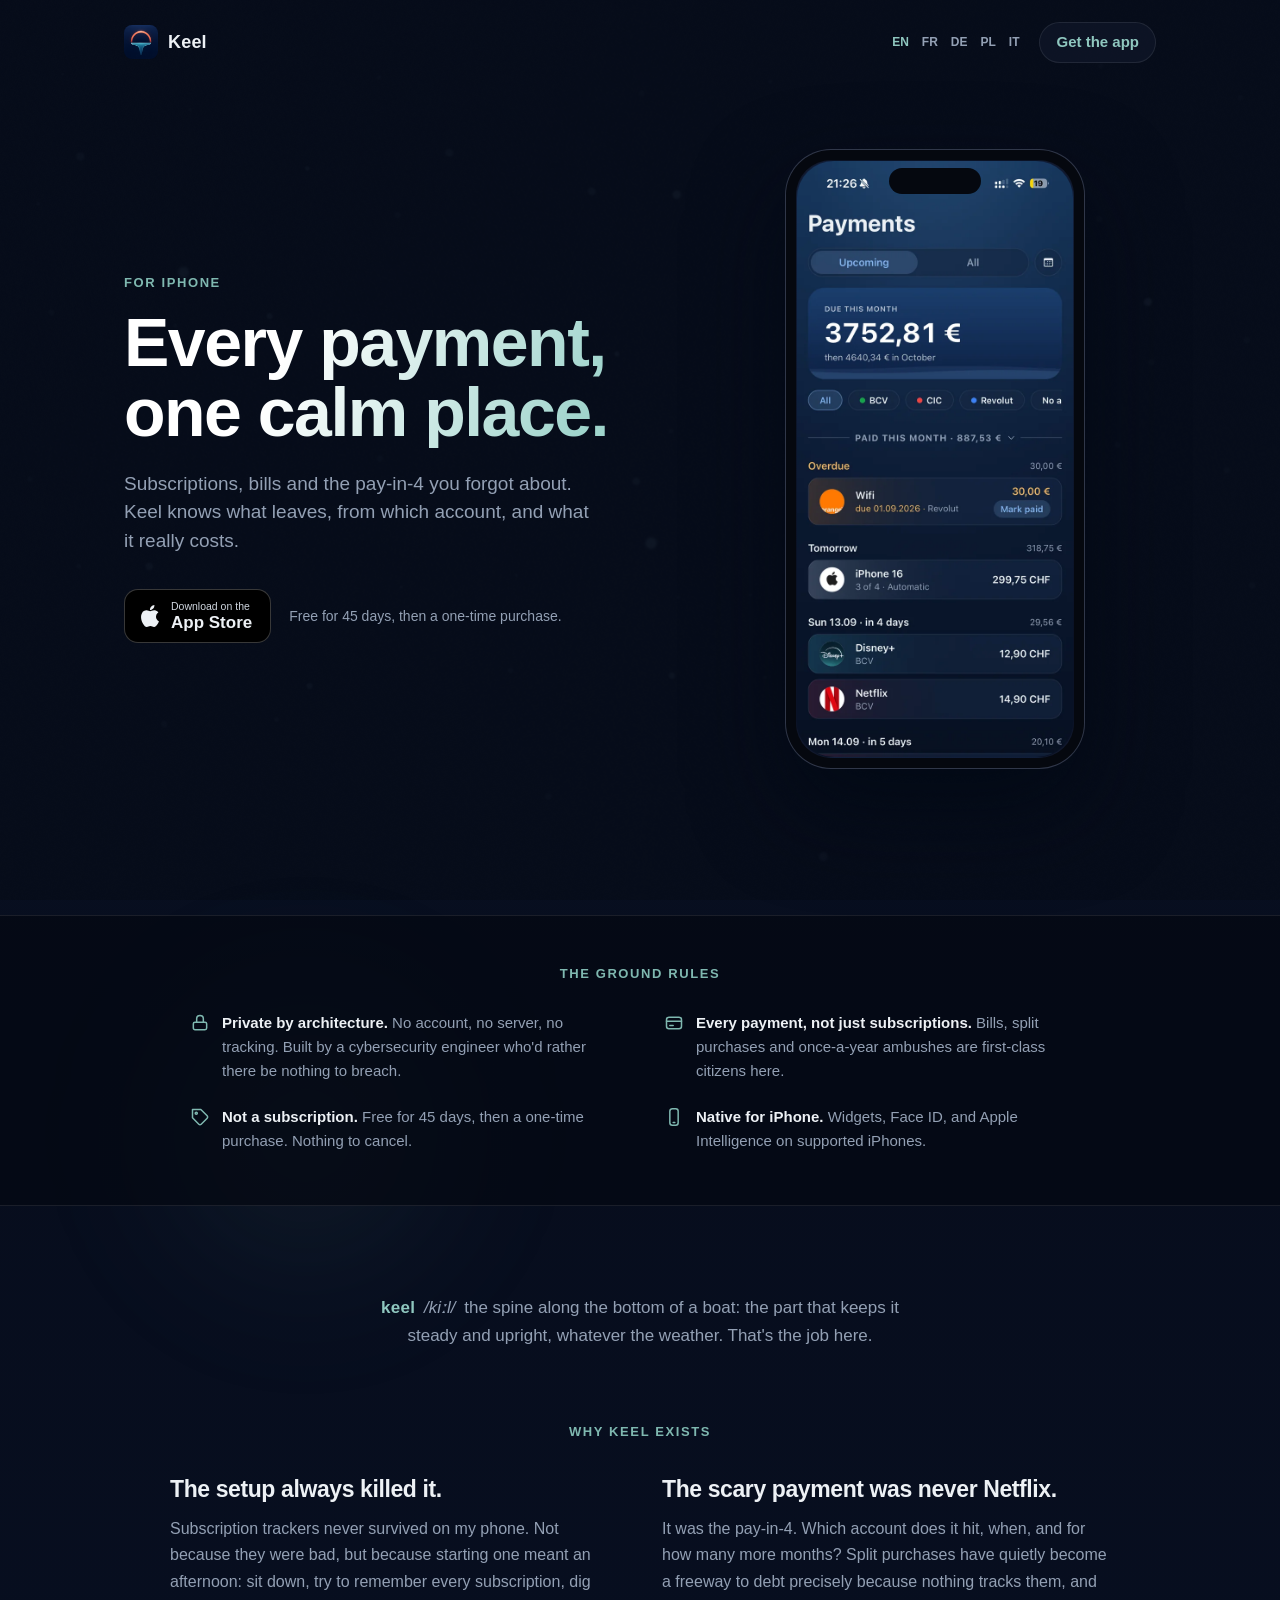
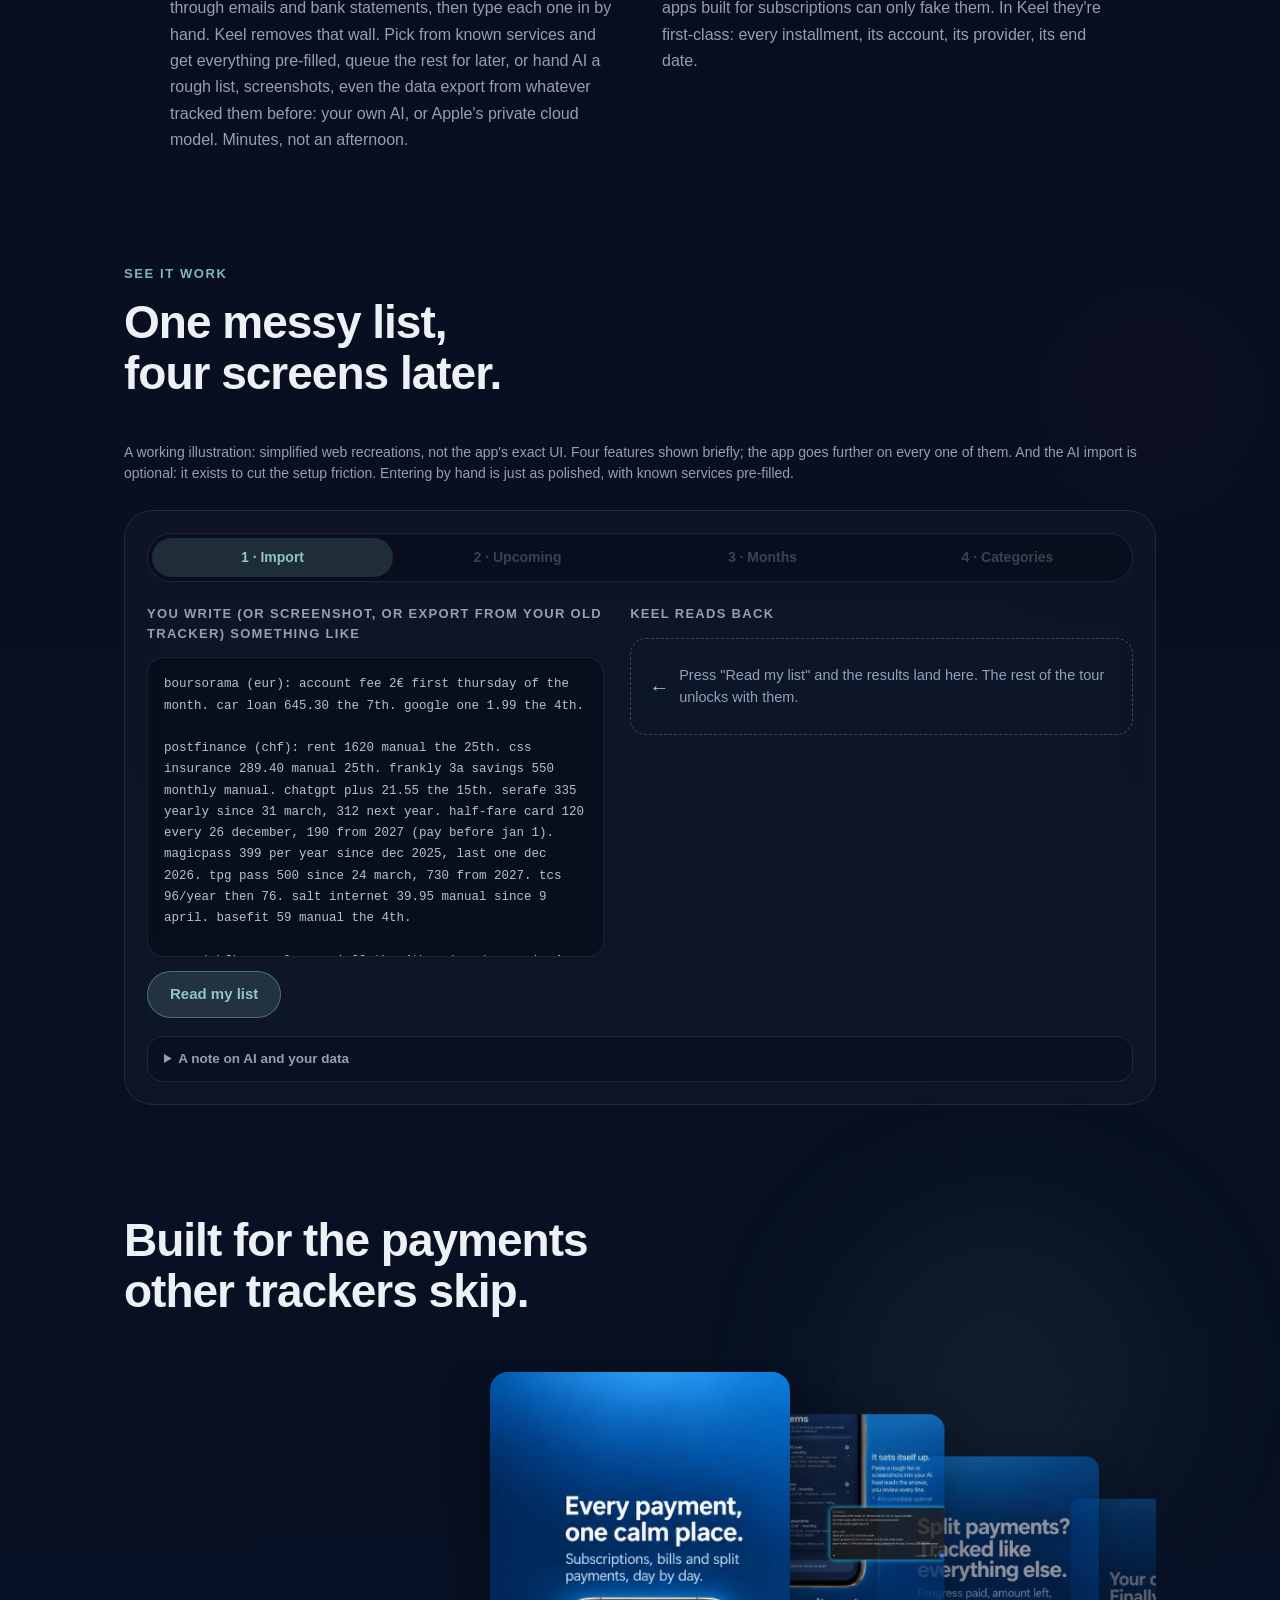
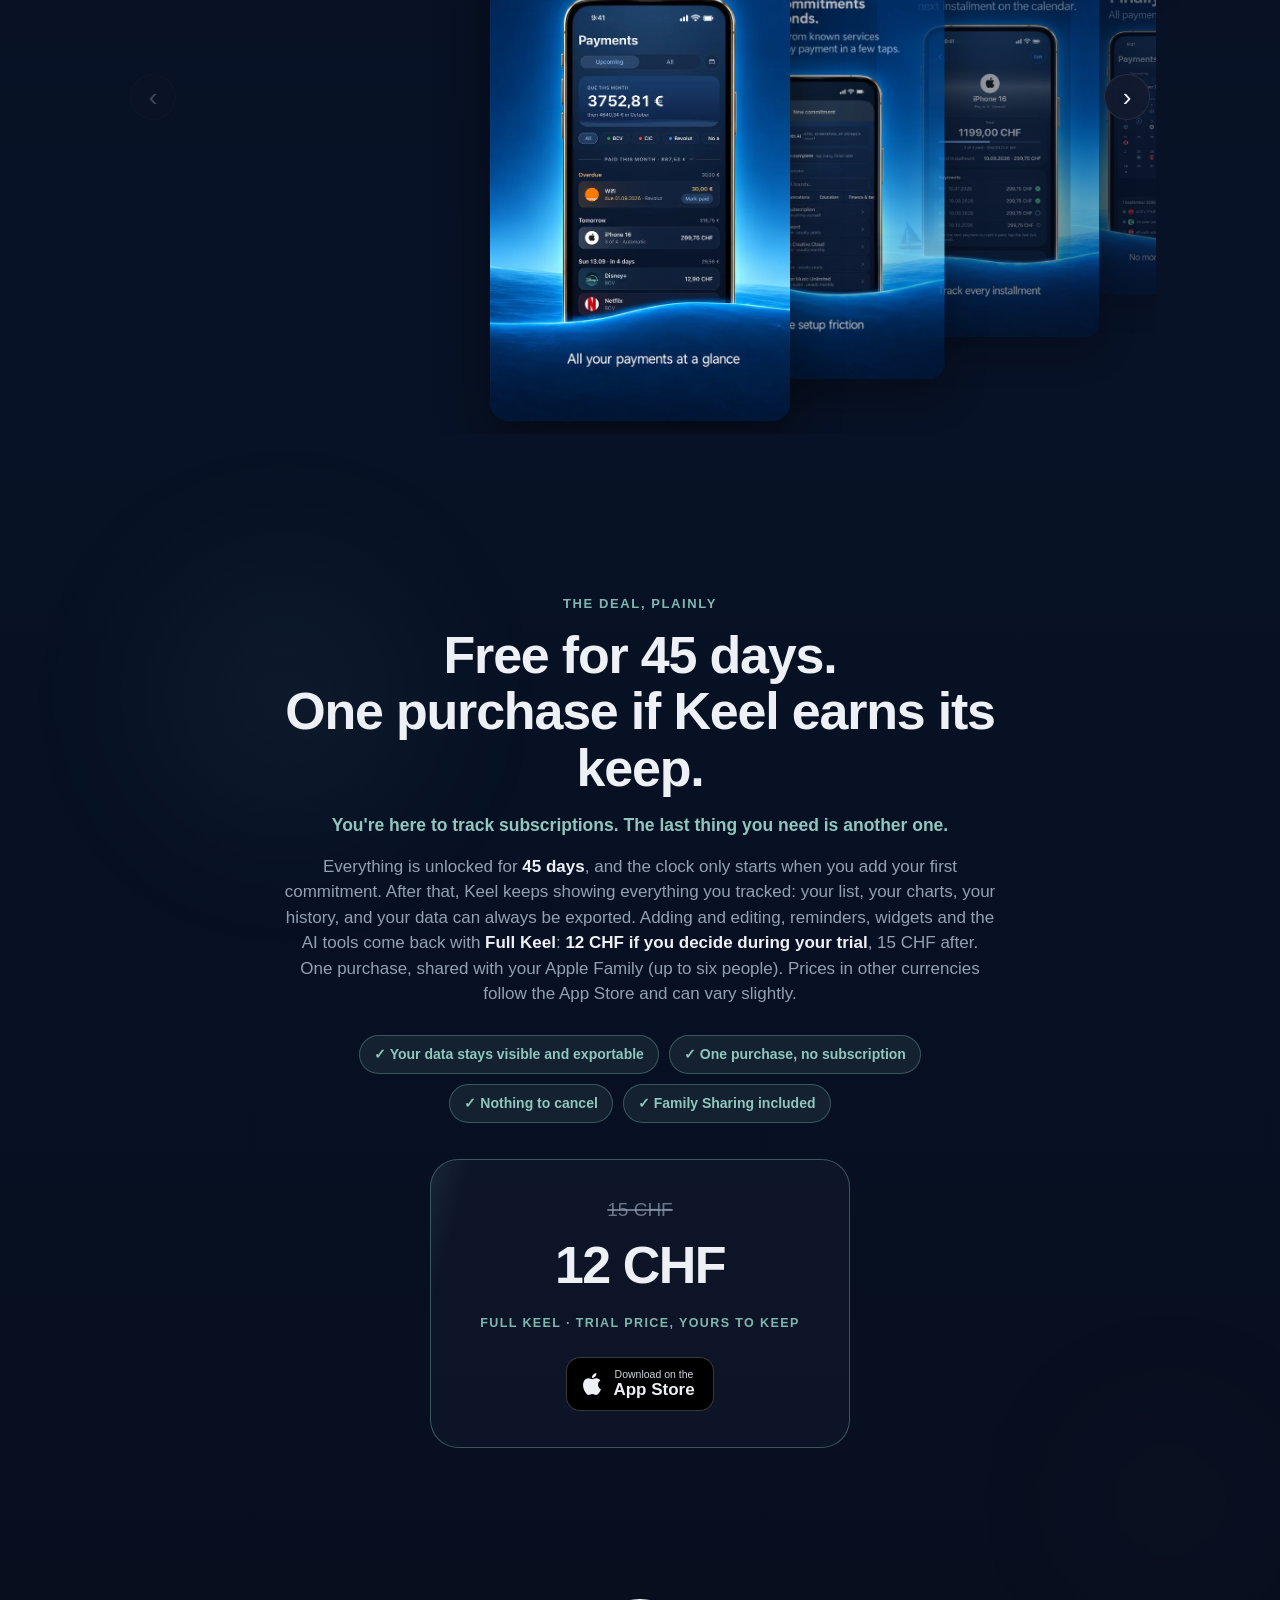
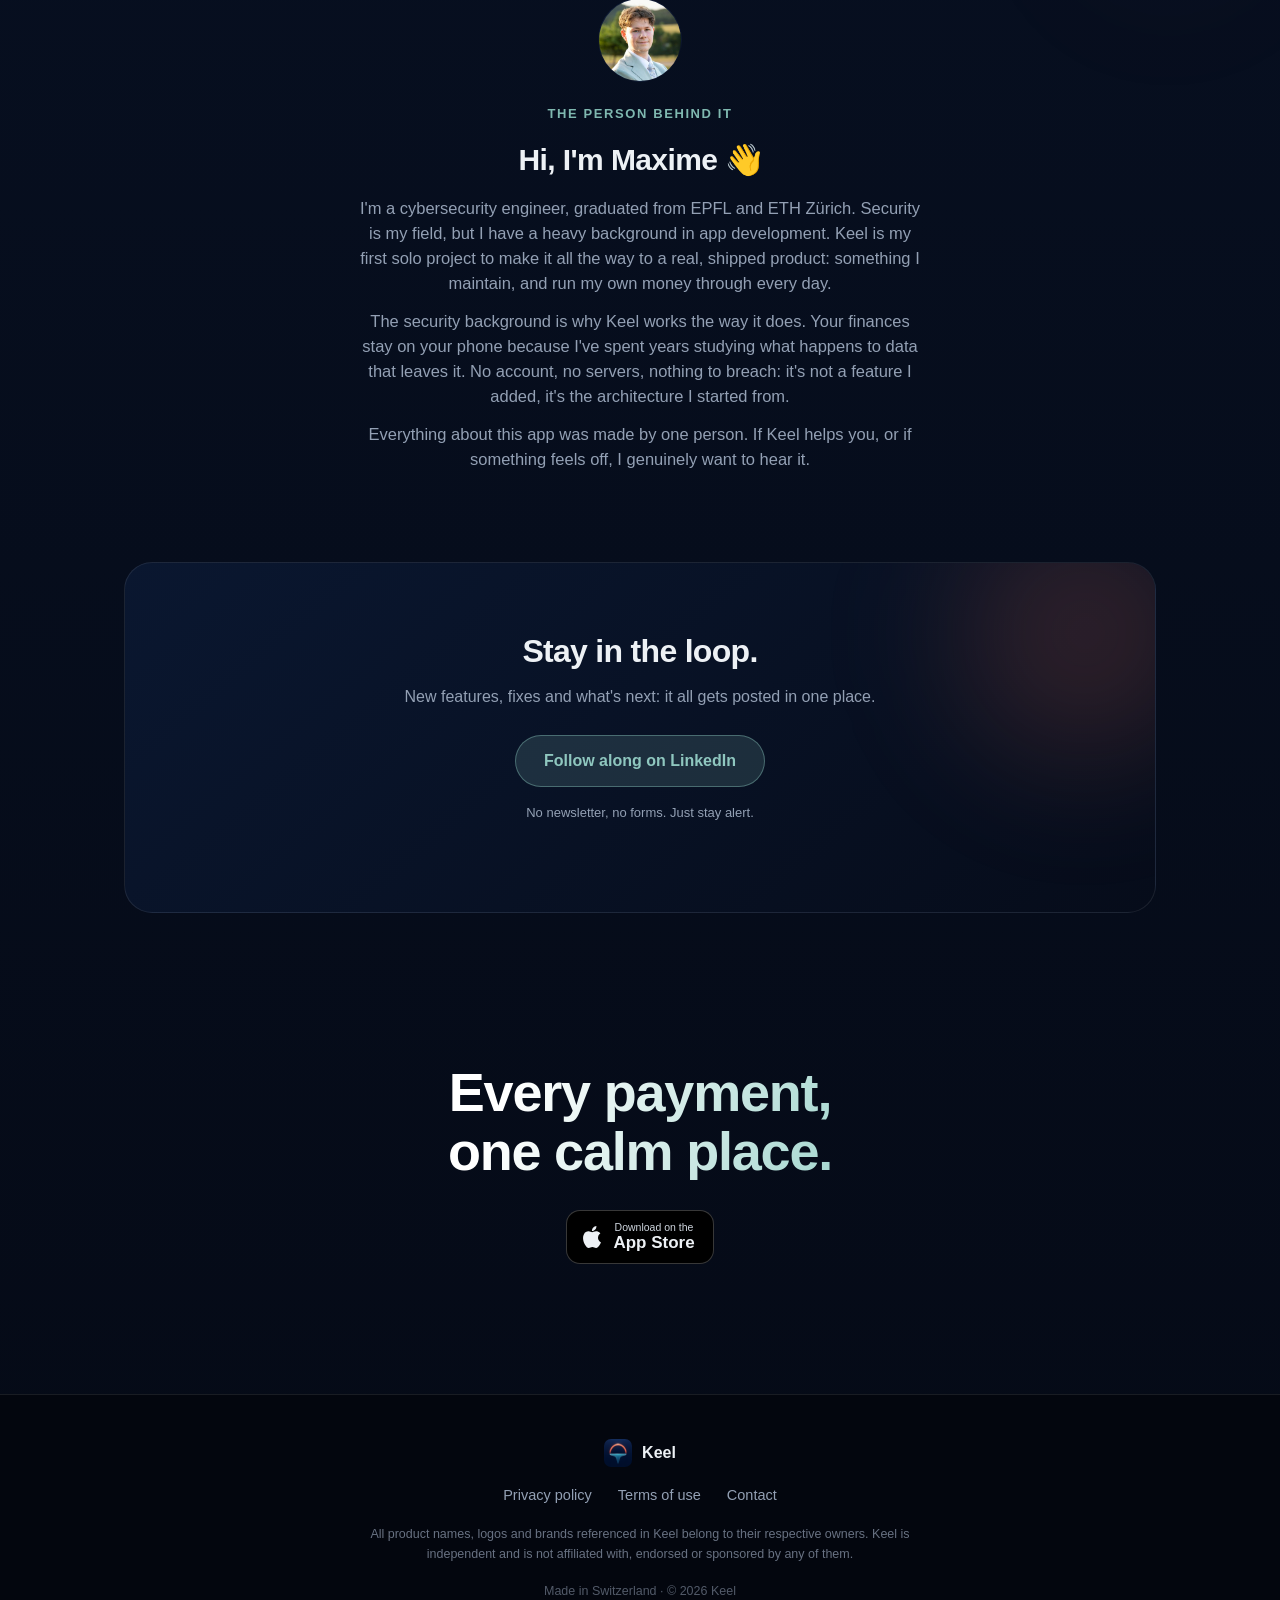
==== commit 405f65ac: "content: the privacy policy names every service, iCloud deletion and the app lock plainly" ====
--- a/index.html
+++ b/index.html
@@ -236,7 +236,7 @@
           <details class="ai-note">
             <summary>A note on AI and your data</summary>
             <p>AI is optional in Keel, and it is off until you reach for it. The path we recommend today goes through an AI you already trust (ChatGPT, Claude, Gemini). Keel is not connected to it: the app hands you ready-made instructions, you paste them into your AI wherever you normally use it, and bring its answer back. Your list travels only where you take it, under that AI's own terms: use one you trust, and leave out anything you'd rather keep to yourself.</p>
-            <p>Keel can also read a list itself, with Apple's cloud model (Private Cloud Compute). It is off until you turn it on, it needs an internet connection, and your text goes to Apple to be read and comes straight back: Apple states that data sent there is not stored and is not accessible to Apple. The app shows you the text first, removes card numbers, emails and references, and lets you cut anything before it is sent.</p>
+            <p>Keel can also read a list itself, with Apple's cloud model (Private Cloud Compute). It is off until you turn it on, it needs an internet connection, and your text goes to Apple to be read and comes straight back: Apple states that data sent there is not stored and is not accessible to Apple. The app shows you the text first, removes card numbers, references and the personal part of email addresses, and lets you cut anything before it is sent.</p>
             <p>Either way, Keel has no server and never sees your list. The app only reads the answer, on your phone, and every item stops at a review screen before anything is saved.</p>
             <p>And if you want no AI at all: one switch in Settings removes every AI surface and entry point from the app. Your data and history stay untouched.</p>
           </details>
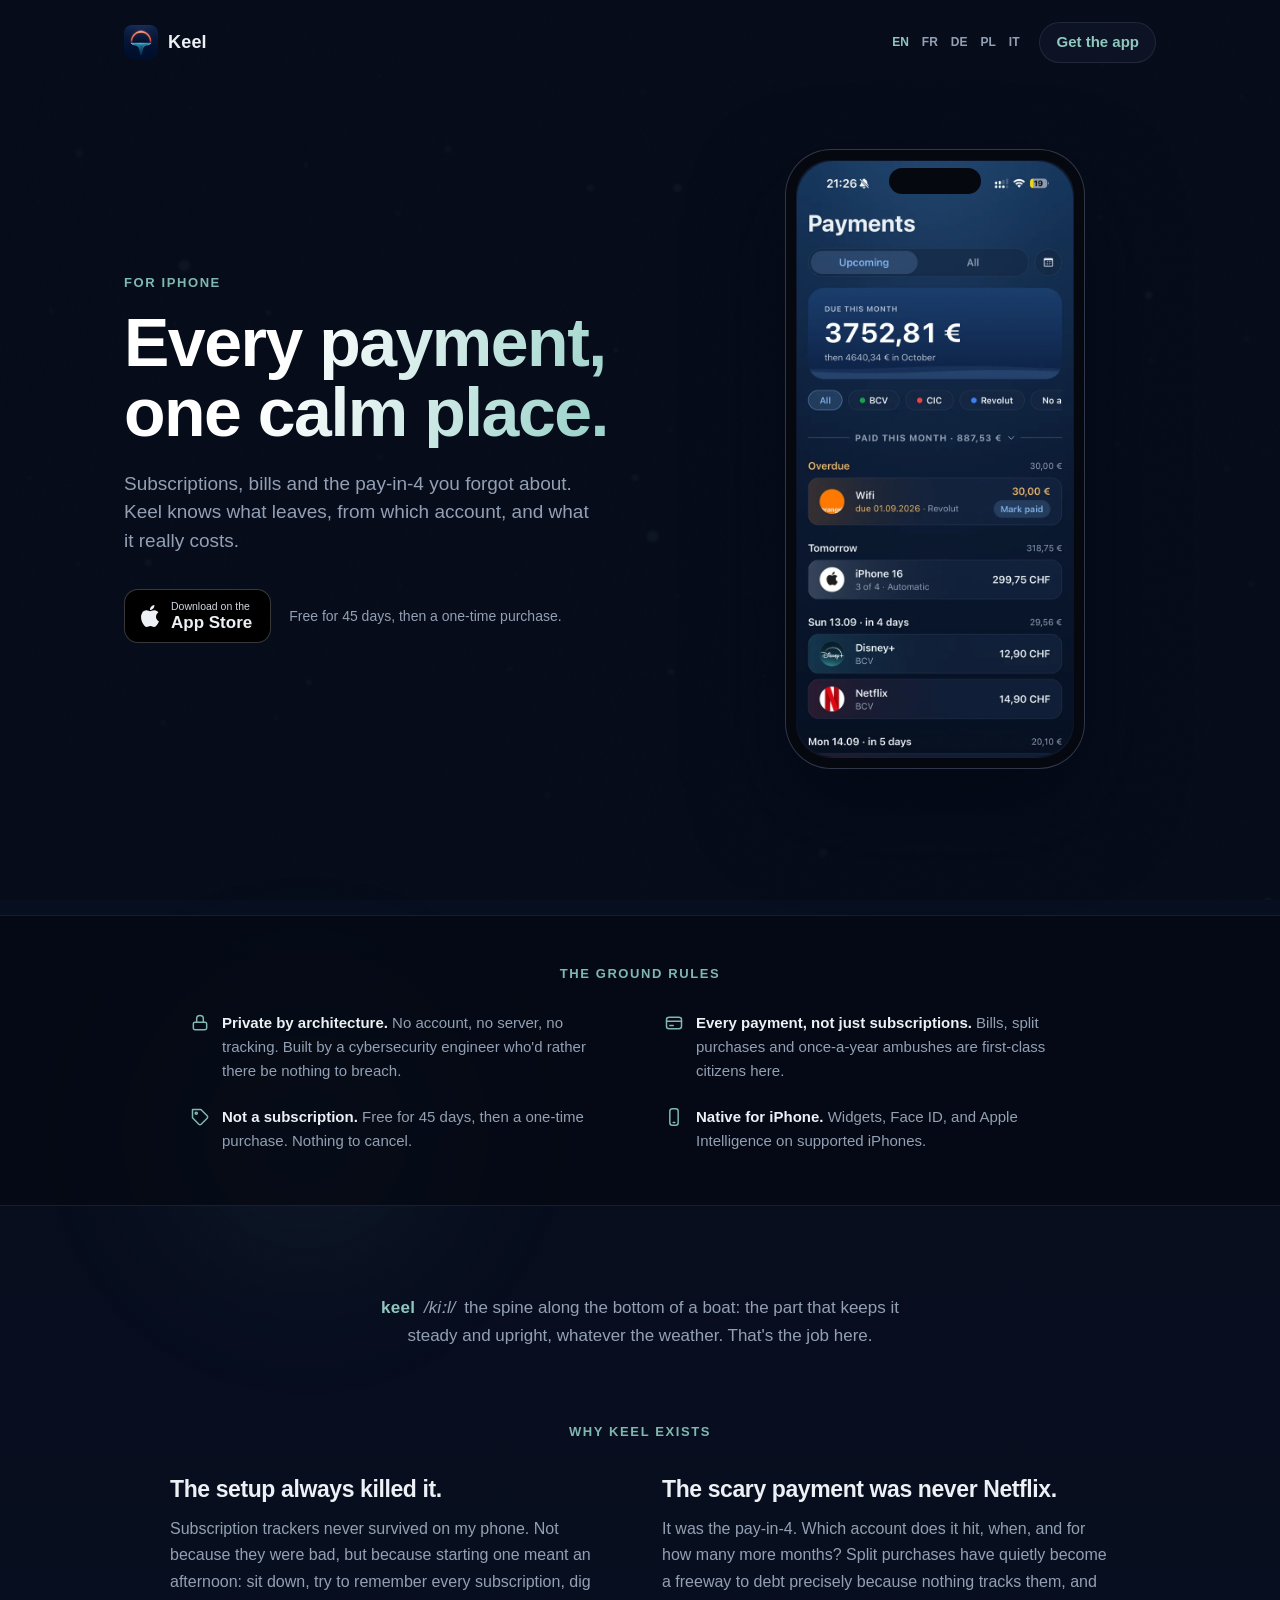
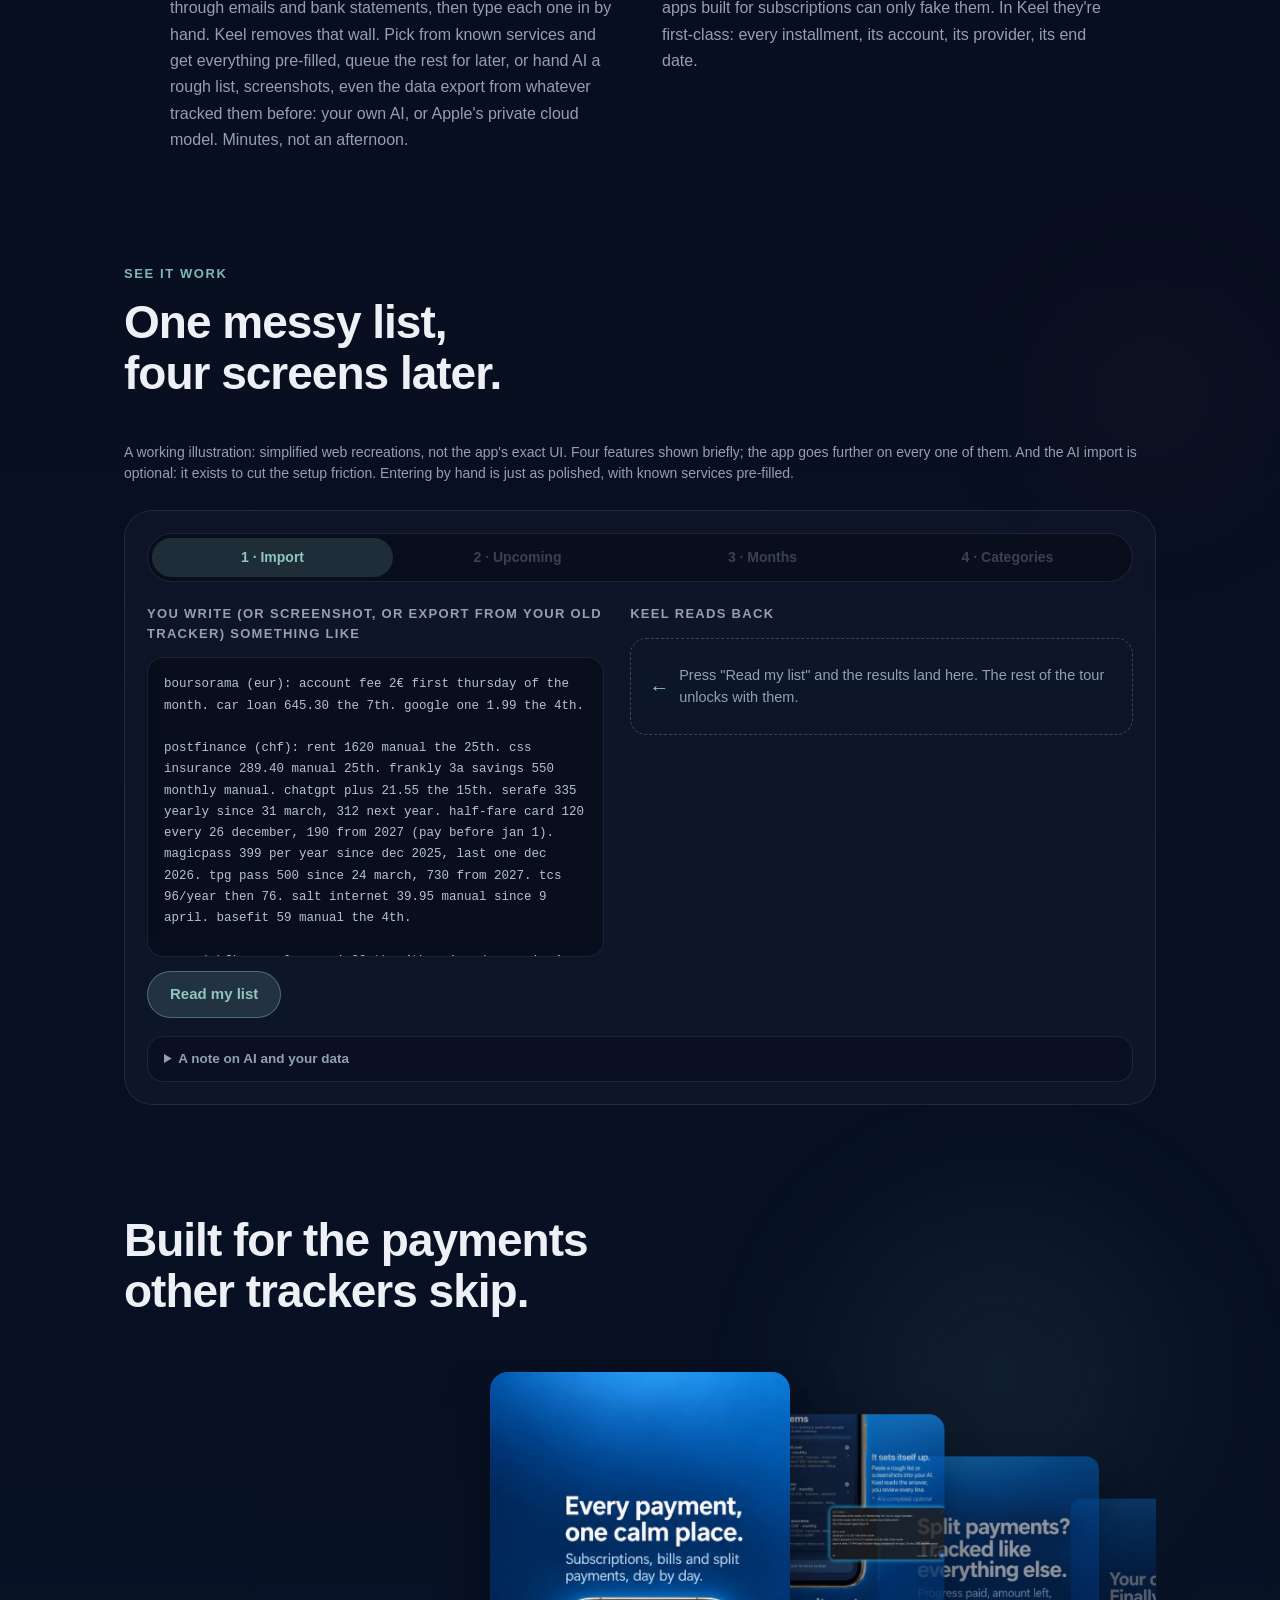
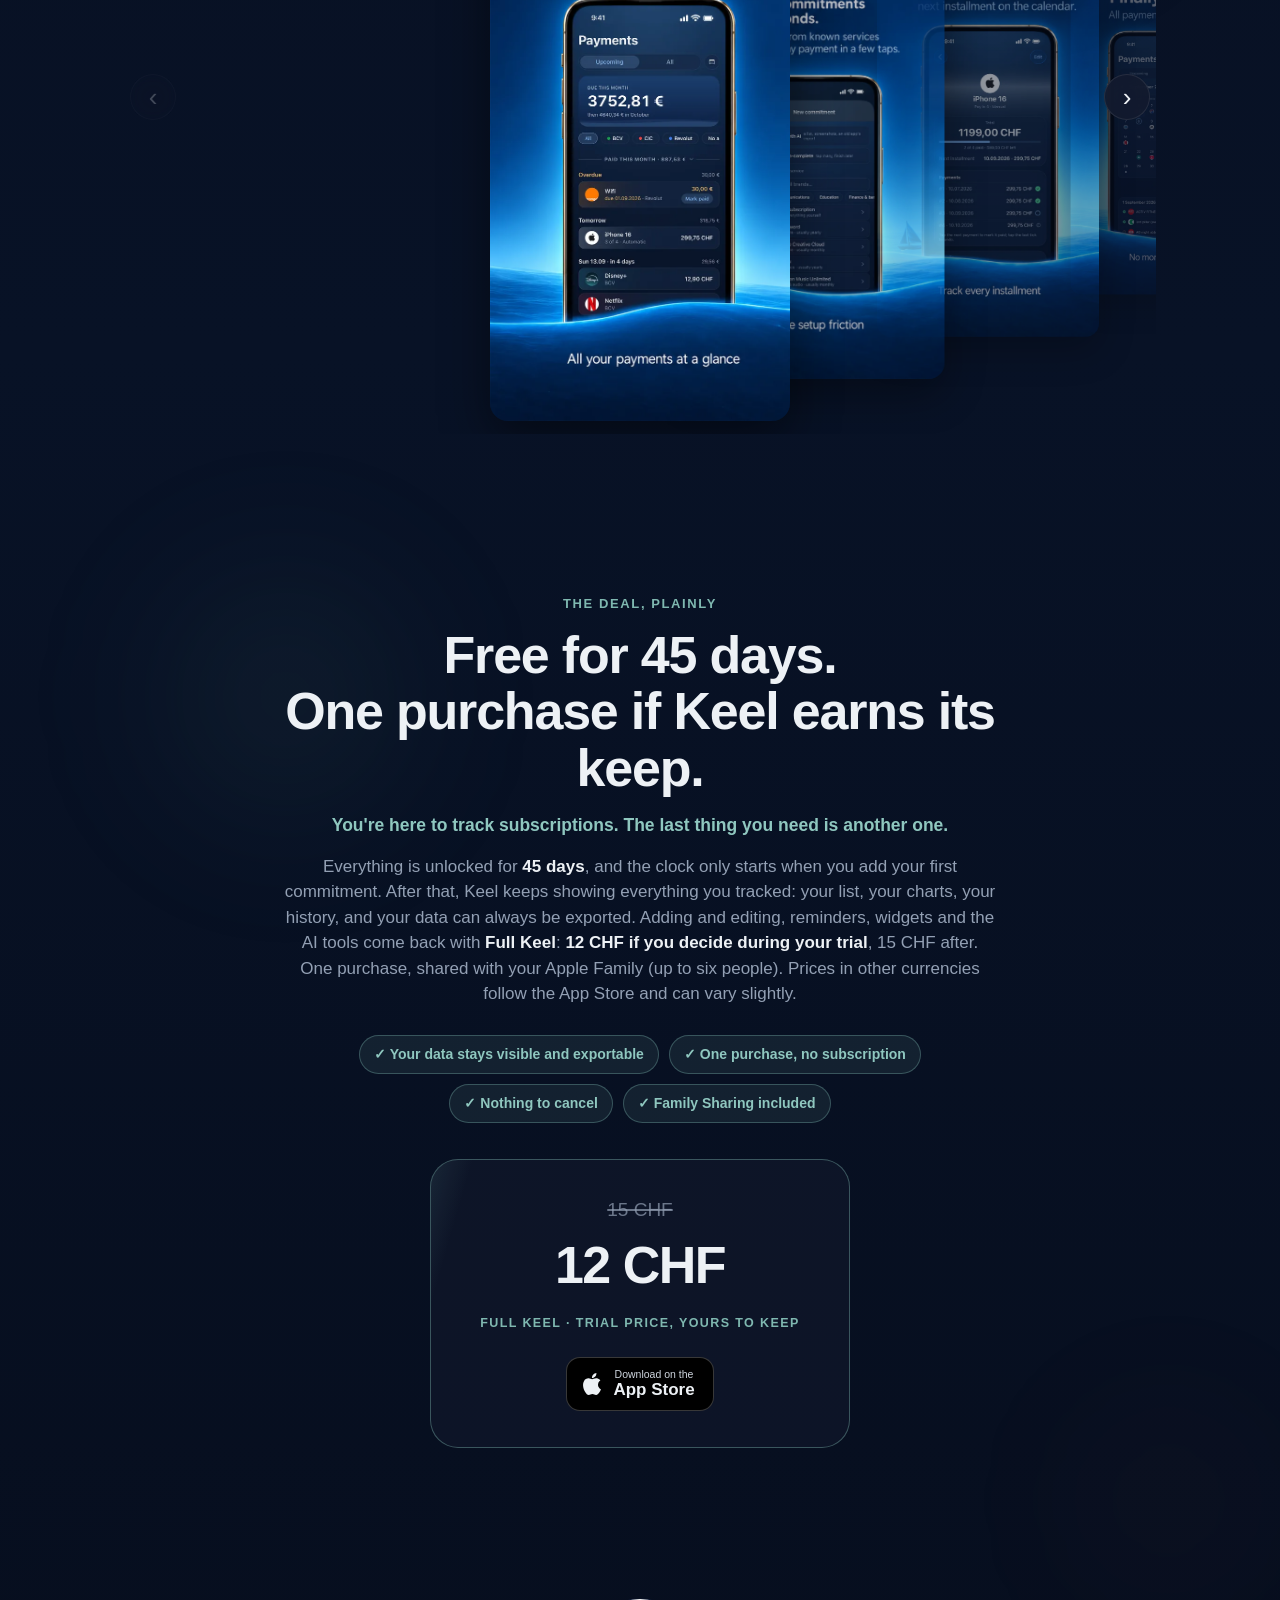
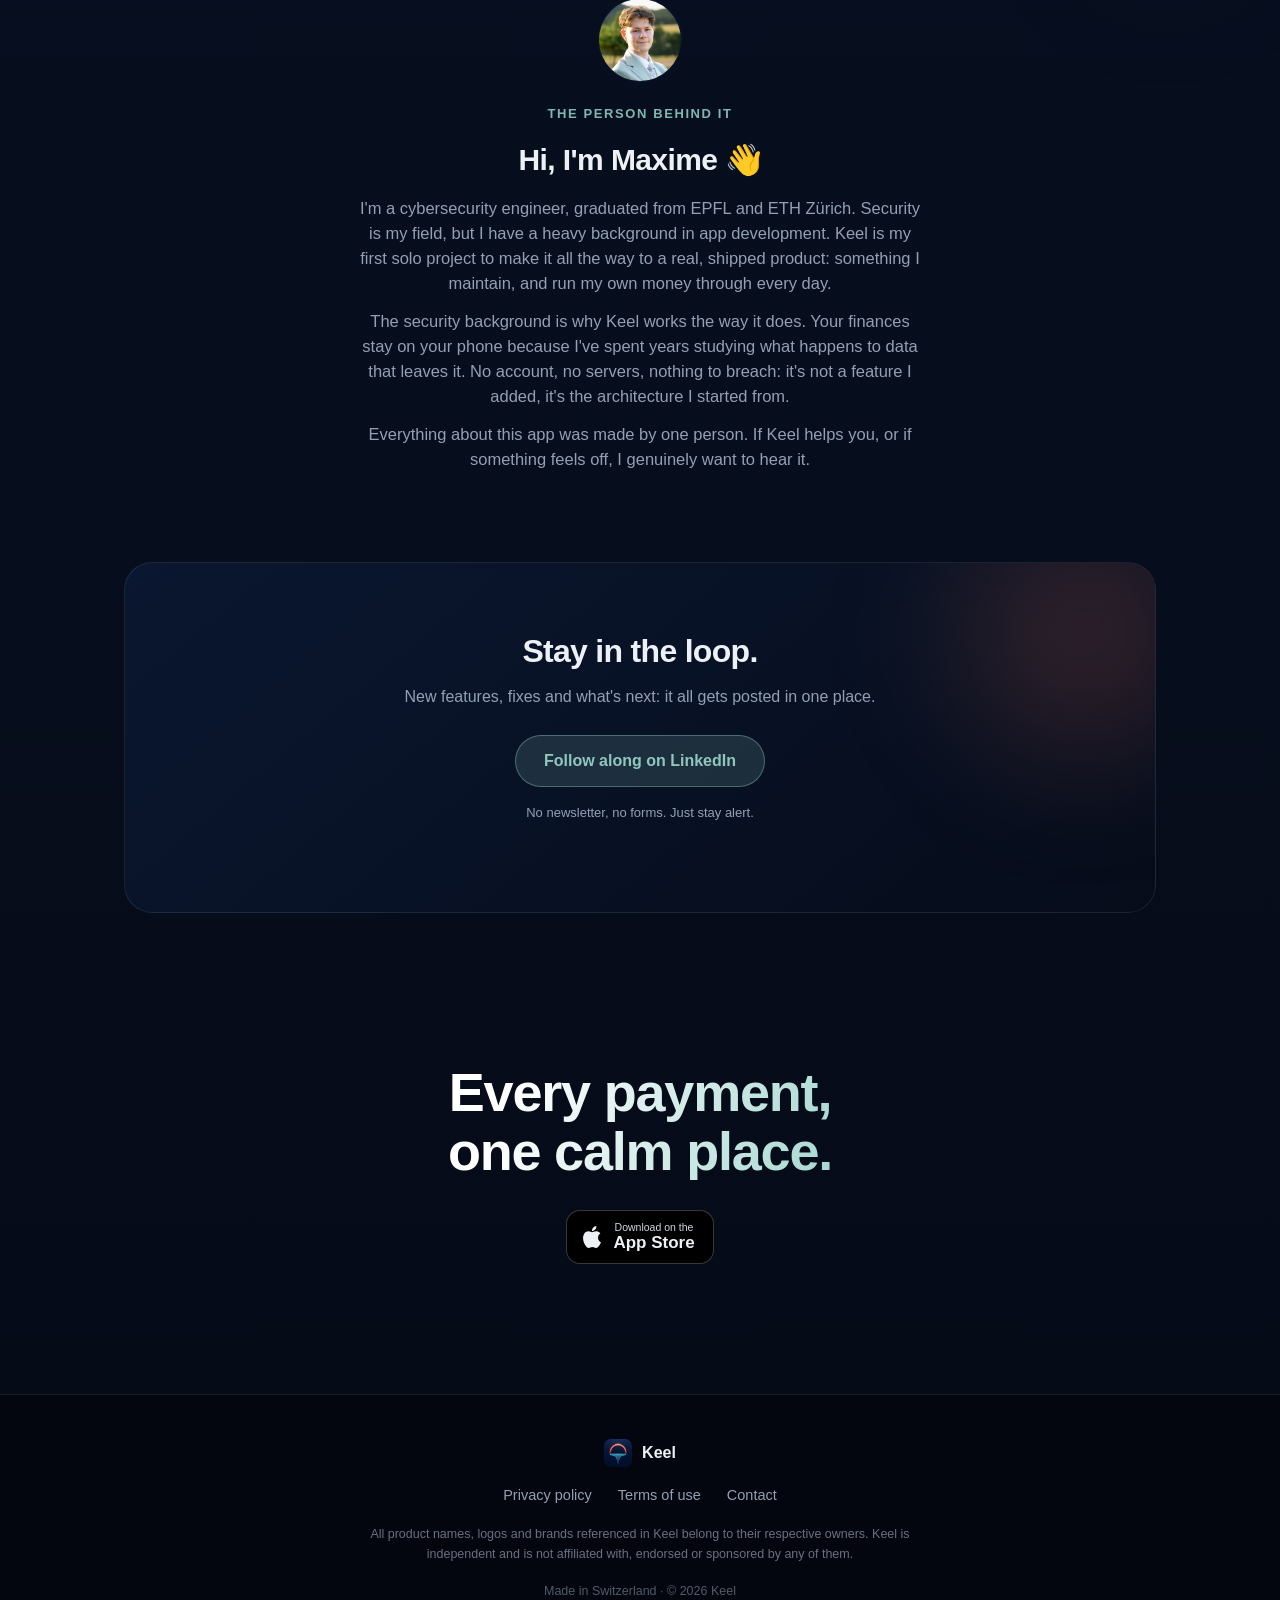
==== commit 3ea24711: "seo: structured data graph, smart app banner, light icons, true lastmod, crawler policy, llms.txt" ====
--- a/index.html
+++ b/index.html
@@ -9,15 +9,17 @@
   <meta property="og:type" content="website" />
   <meta property="og:url" content="https://keel-app.ch/" />
   <meta property="og:site_name" content="Keel" />
-  <meta property="og:locale" content="en" />
+  <meta property="og:locale" content="en_US" />
   <meta property="og:description" content="Every payment, one calm place. Private by architecture." />
   <meta property="og:image" content="https://keel-app.ch/assets/og.png" />
   <meta name="twitter:card" content="summary_large_image" />
   <meta name="twitter:title" content="Keel: every payment, one calm place." />
   <meta name="twitter:description" content="Every payment, one calm place. Private by architecture." />
   <meta name="twitter:image" content="https://keel-app.ch/assets/og.png" />
-  <link rel="icon" href="assets/icon.png" />
-  <link rel="apple-touch-icon" href="assets/icon.png" />
+  <link rel="icon" href="assets/icon-96.png" sizes="96x96" />
+  <link rel="apple-touch-icon" href="assets/icon-180.png" />
+  <meta name="apple-itunes-app" content="app-id=6792831014, app-argument=https://keel-app.ch/" />
+  <link rel="preload" as="image" href="assets/screen-upcoming.webp" fetchpriority="high" />
   <link rel="canonical" href="https://keel-app.ch/" />
   <link rel="alternate" hreflang="en" href="https://keel-app.ch/" />
   <link rel="alternate" hreflang="fr" href="https://keel-app.ch/fr/" />
@@ -29,16 +31,102 @@
   <script type="application/ld+json">
   {
     "@context": "https://schema.org",
-    "@type": "MobileApplication",
-    "name": "Keel",
-    "url": "https://keel-app.ch/",
-    "inLanguage": "en",
-    "operatingSystem": "iOS",
-    "applicationCategory": "FinanceApplication",
-    "description": "Keel tracks subscriptions, bills and split payments: what leaves, from which account, and what it really costs. No account, no server. Free for 45 days, then a one-time purchase.",
-    "image": "https://keel-app.ch/assets/og.png",
-    "author": { "@type": "Person", "name": "Maxime Teuber" },
-    "offers": { "@type": "Offer", "price": "0", "priceCurrency": "CHF" }
+    "@graph": [
+      {
+        "@type": "MobileApplication",
+        "@id": "https://keel-app.ch/#app",
+        "name": "Keel",
+        "alternateName": "Keel: Subscription Tracker",
+        "url": "https://keel-app.ch/",
+        "sameAs": "https://apps.apple.com/app/id6792831014",
+        "installUrl": "https://apps.apple.com/app/id6792831014",
+        "inLanguage": [
+          "en",
+          "fr",
+          "de",
+          "it",
+          "pl"
+        ],
+        "operatingSystem": "iOS 16.4 or later",
+        "applicationCategory": "FinanceApplication",
+        "description": "Keel tracks subscriptions, bills and split payments: what leaves, from which account, and what it really costs. No account, no server. Free for 45 days, then a one-time purchase.",
+        "image": "https://keel-app.ch/assets/og.png",
+        "author": {
+          "@id": "https://keel-app.ch/#maxime"
+        },
+        "publisher": {
+          "@id": "https://keel-app.ch/#org"
+        },
+        "offers": [
+          {
+            "@type": "Offer",
+            "name": "Free for 45 days",
+            "price": "0",
+            "priceCurrency": "CHF"
+          },
+          {
+            "@type": "Offer",
+            "name": "Full Keel, during the trial",
+            "price": "12",
+            "priceCurrency": "CHF"
+          },
+          {
+            "@type": "Offer",
+            "name": "Full Keel",
+            "price": "15",
+            "priceCurrency": "CHF"
+          }
+        ]
+      },
+      {
+        "@type": "Organization",
+        "@id": "https://keel-app.ch/#org",
+        "name": "Keel",
+        "url": "https://keel-app.ch/",
+        "logo": "https://keel-app.ch/assets/icon-180.png",
+        "email": "contactkeel@protonmail.com",
+        "foundingLocation": {
+          "@type": "Country",
+          "name": "Switzerland"
+        },
+        "founder": {
+          "@id": "https://keel-app.ch/#maxime"
+        },
+        "sameAs": [
+          "https://apps.apple.com/app/id6792831014",
+          "https://www.linkedin.com/in/maxime-teuber-ba18732b0/"
+        ]
+      },
+      {
+        "@type": "Person",
+        "@id": "https://keel-app.ch/#maxime",
+        "name": "Maxime Teuber",
+        "jobTitle": "Cybersecurity engineer",
+        "alumniOf": [
+          {
+            "@type": "CollegeOrUniversity",
+            "name": "EPFL"
+          },
+          {
+            "@type": "CollegeOrUniversity",
+            "name": "ETH Zürich"
+          }
+        ],
+        "sameAs": [
+          "https://www.linkedin.com/in/maxime-teuber-ba18732b0/"
+        ]
+      },
+      {
+        "@type": "WebSite",
+        "@id": "https://keel-app.ch/#site",
+        "url": "https://keel-app.ch/",
+        "name": "Keel",
+        "inLanguage": "en",
+        "publisher": {
+          "@id": "https://keel-app.ch/#org"
+        }
+      }
+    ]
   }
   </script>
 </head>
@@ -61,7 +149,7 @@
 
   <header class="top">
     <a class="brand" href="#top">
-      <img src="assets/icon.png" alt="" width="34" height="34" />
+      <img src="assets/icon-96.png" alt="" width="34" height="34" />
       <span>Keel</span>
     </a>
     <div class="top-right">
@@ -101,7 +189,7 @@
           <div class="device-notch" aria-hidden="true"></div>
           <!-- The hero screenshot (assets/screen-upcoming.webp); label = fallback. -->
           <div class="device-screen ph">
-            <img src="assets/screen-upcoming.webp" fetchpriority="high" alt="Keel's Upcoming timeline" onerror="this.remove()" />
+            <img src="assets/screen-upcoming.webp" fetchpriority="high" width="640" height="1391" alt="Keel's Upcoming timeline" onerror="this.remove()" />
             <span class="ph-label">screenshot<br/>Payments · Upcoming</span>
           </div>
         </div>
@@ -429,7 +517,7 @@
     <section class="maker">
       <!-- Drop assets/maker.jpg to fill this (label = fallback). -->
       <div class="maker-avatar ph" data-reveal>
-        <img src="assets/maker.jpg" alt="" onerror="this.remove()" />
+        <img src="assets/maker.jpg" alt="Maxime Teuber" width="256" height="256" onerror="this.remove()" />
         <span class="ph-label">photo</span>
       </div>
       <p class="eyebrow" data-reveal>The person behind it</p>
@@ -480,7 +568,7 @@
 
   <footer class="footer">
     <div class="footer-brand">
-      <img src="assets/icon.png" alt="" width="28" height="28" />
+      <img src="assets/icon-96.png" alt="" width="28" height="28" />
       <span>Keel</span>
     </div>
     <nav class="footer-links">
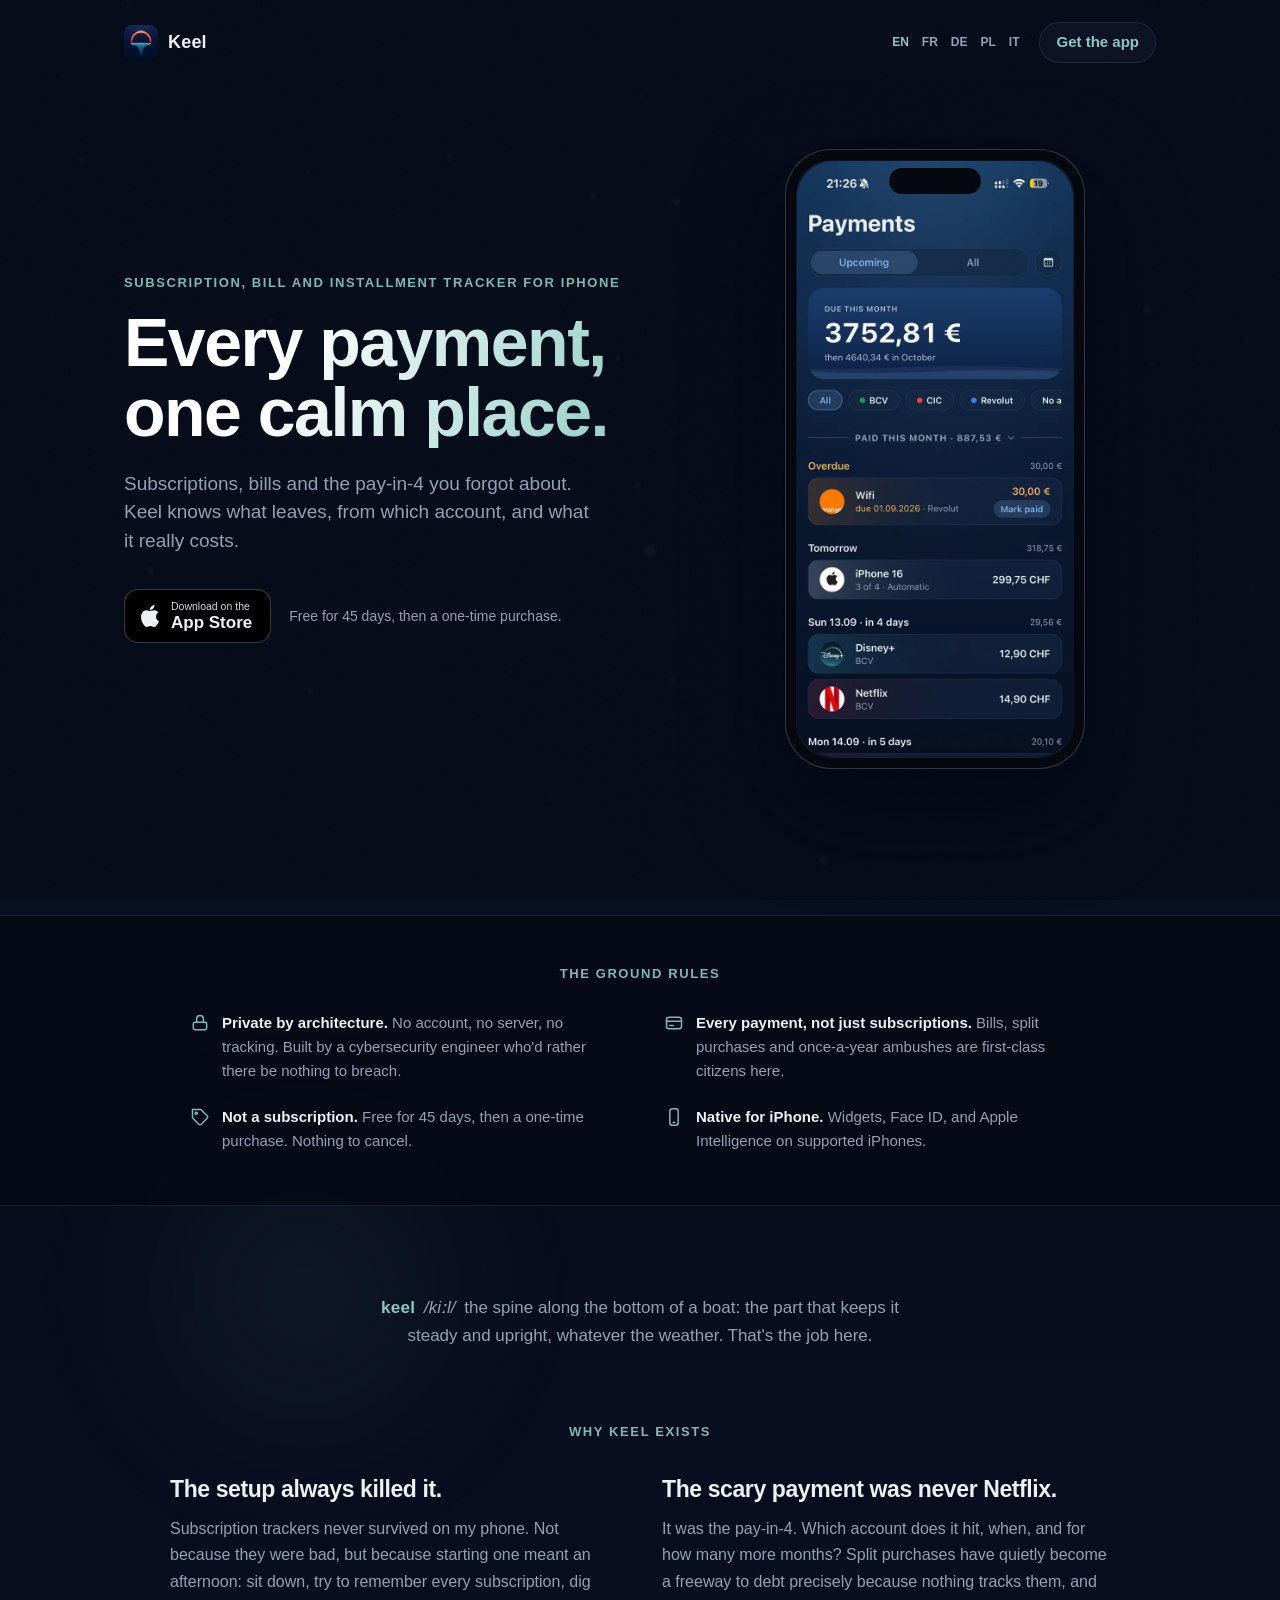
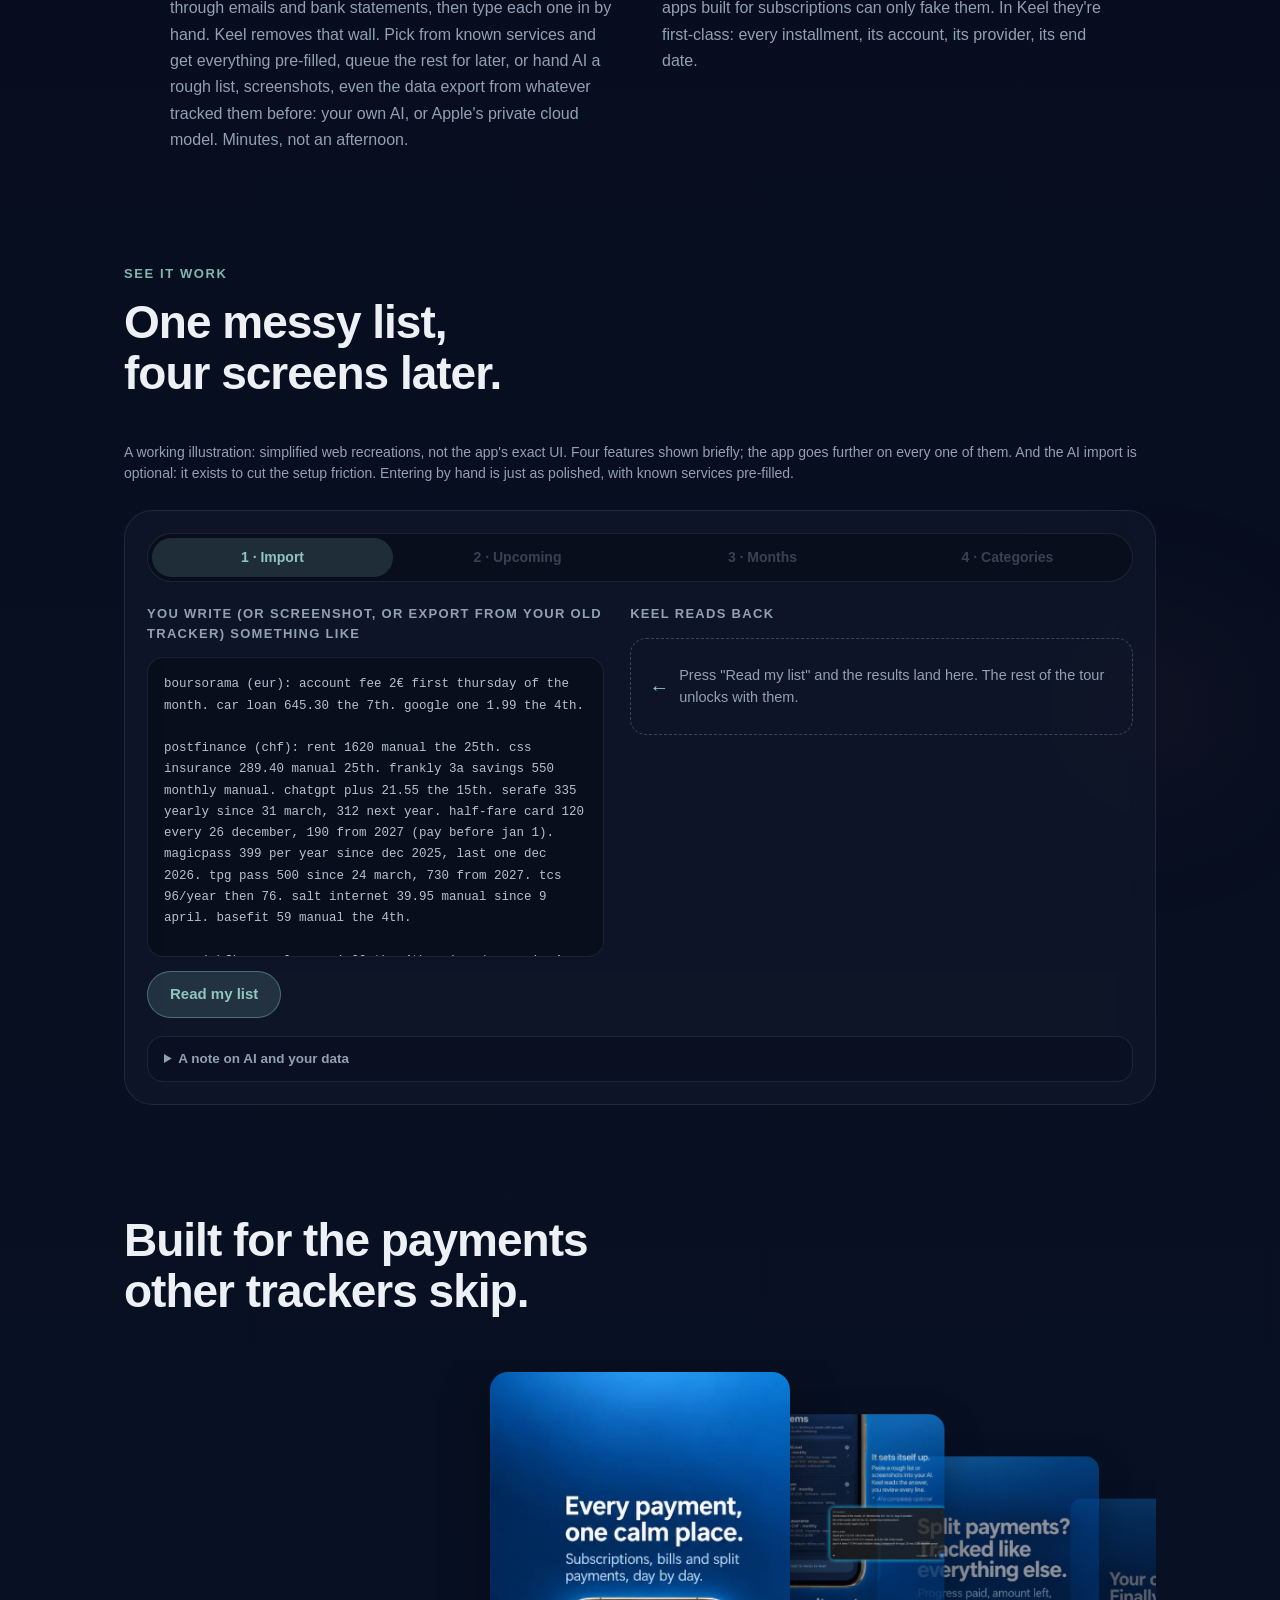
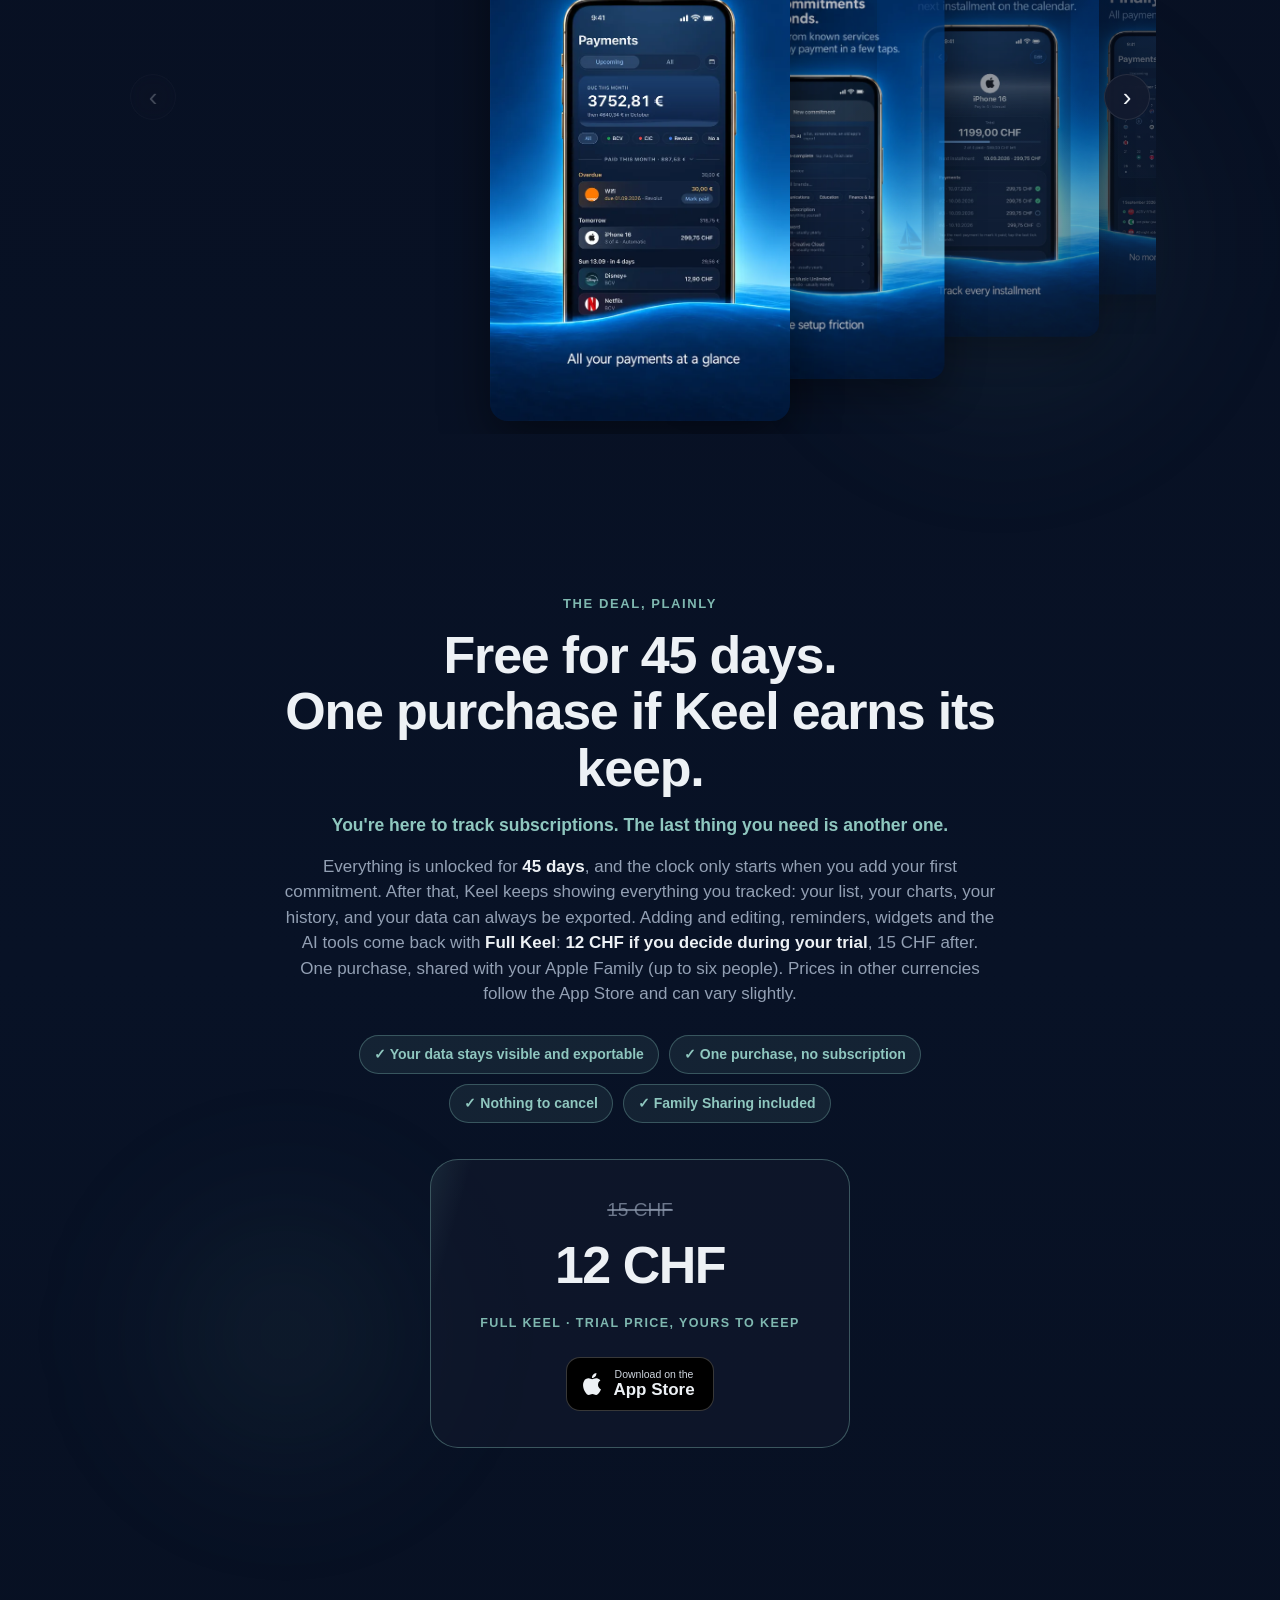
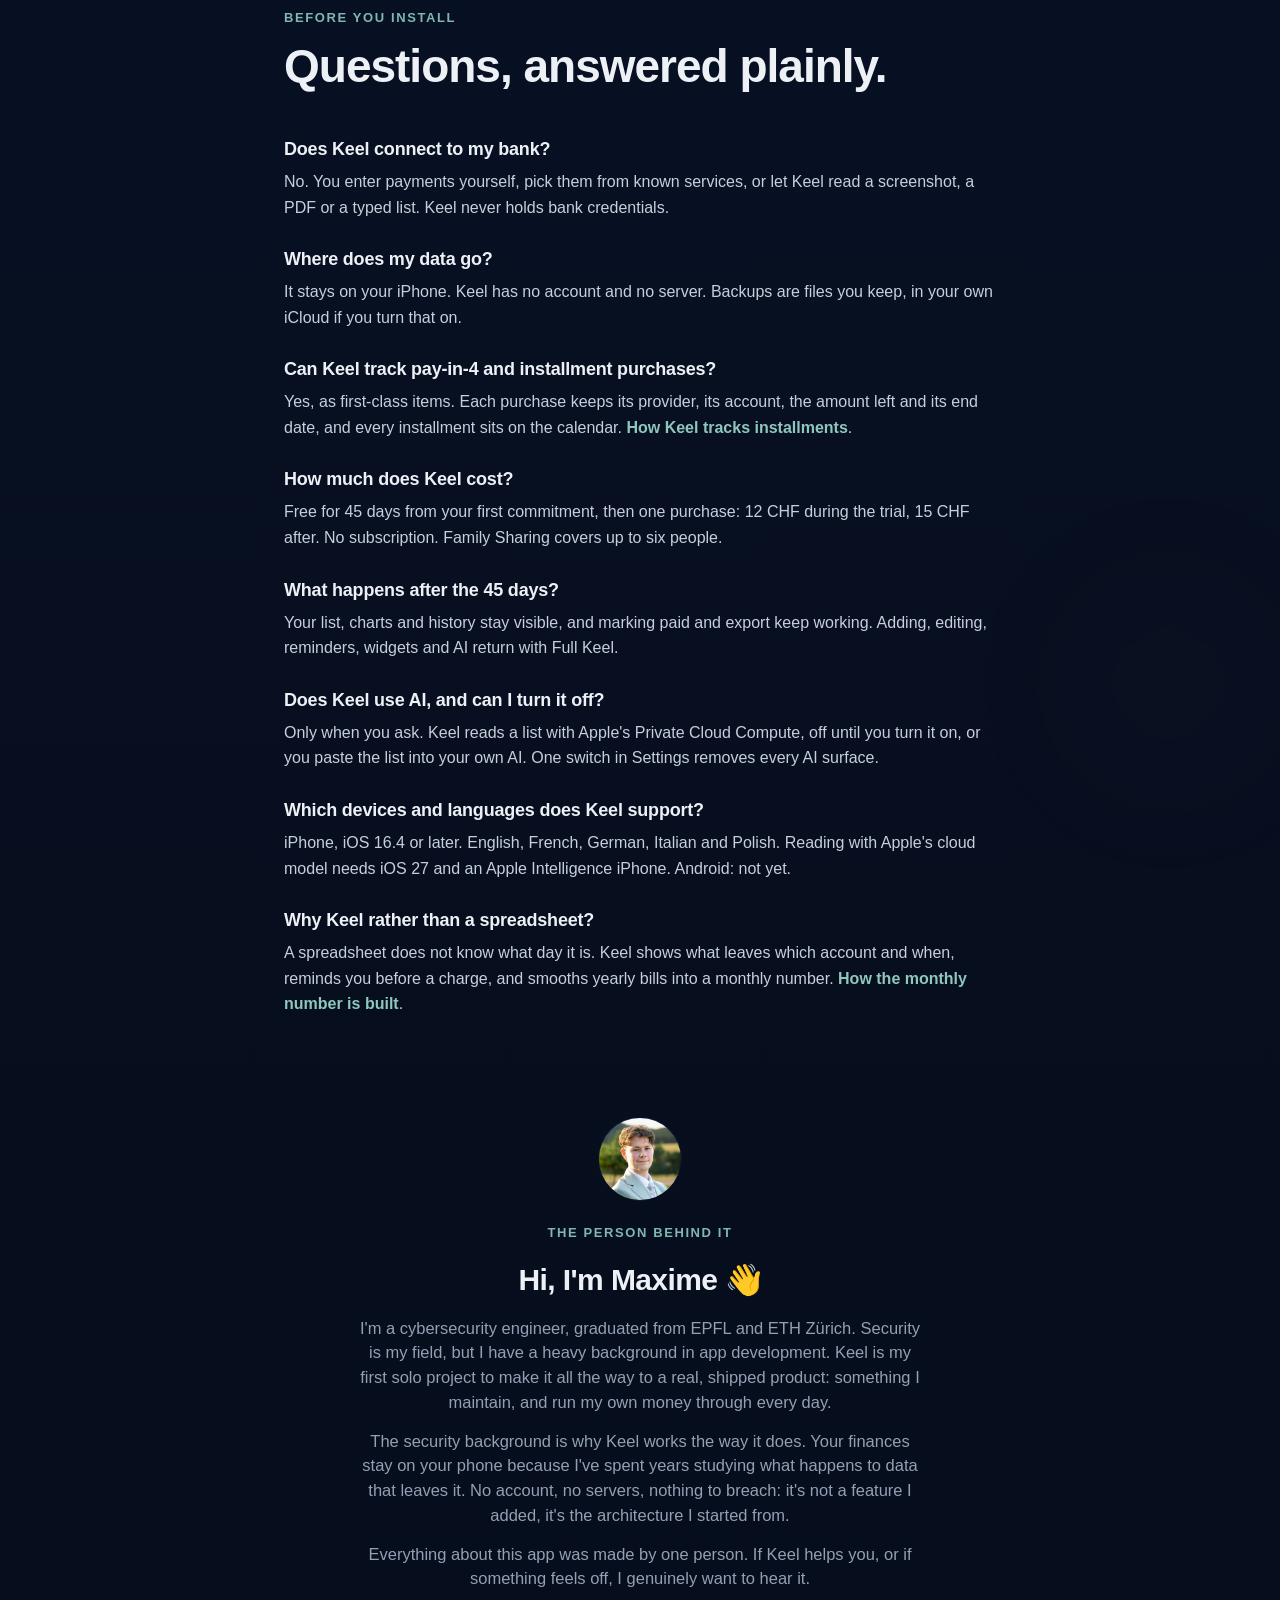
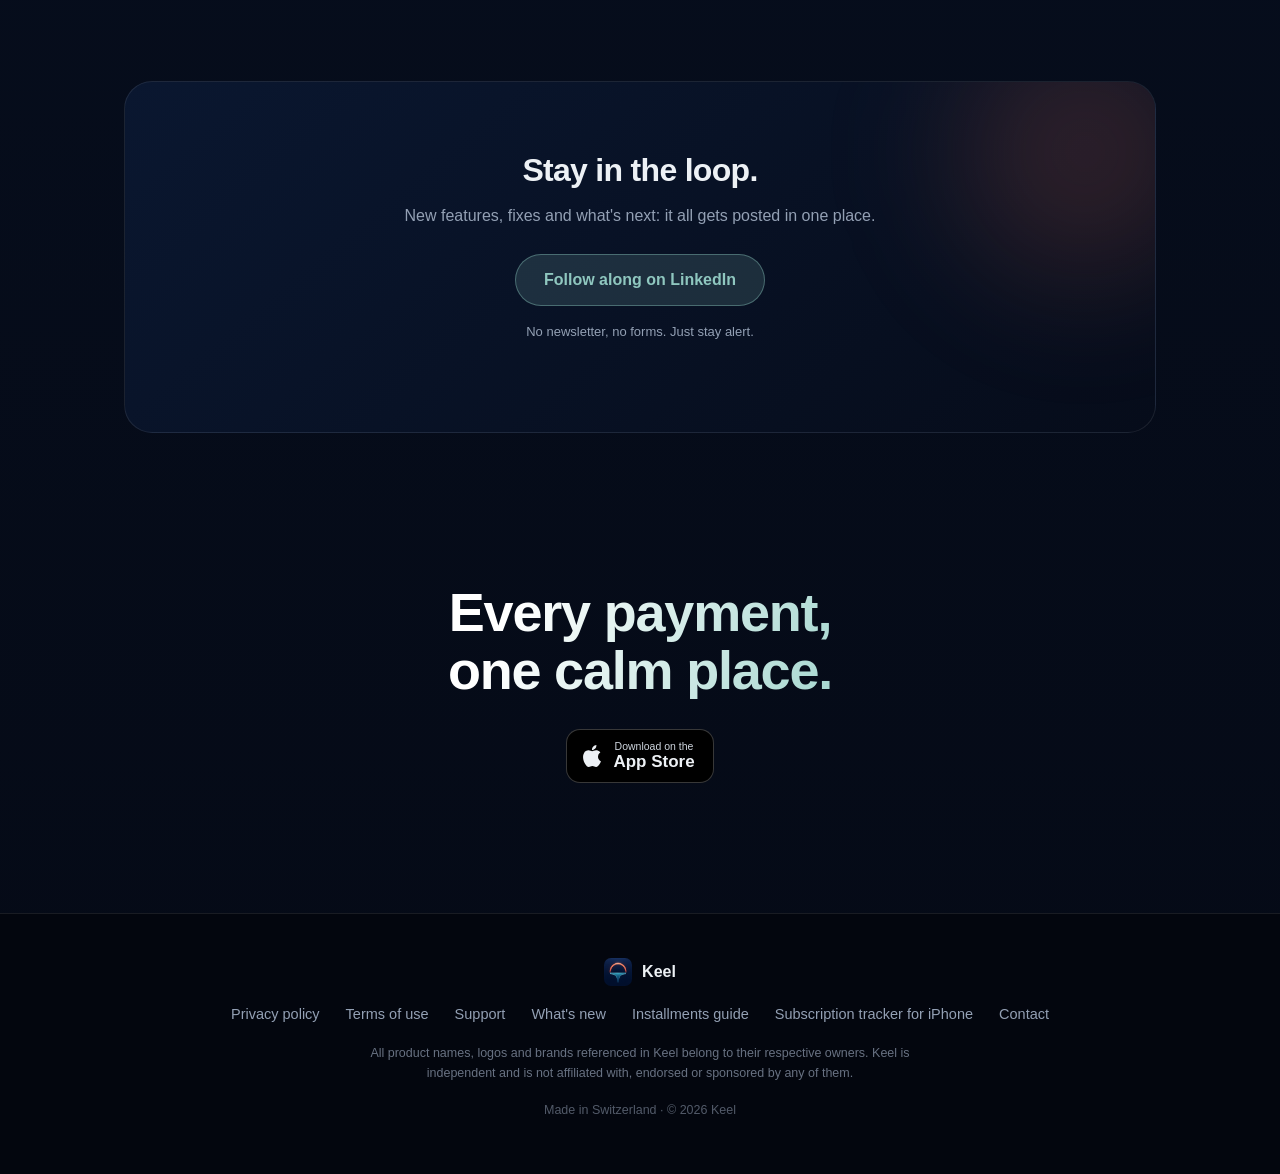
==== commit 31e354fd: "content: a Q&A section in five languages, three guide pages, what's new, support; the category phras" ====
--- a/index.html
+++ b/index.html
@@ -3,7 +3,7 @@
 <head>
   <meta charset="utf-8" />
   <meta name="viewport" content="width=device-width, initial-scale=1" />
-  <title>Keel: subscriptions, bills and split payments in one calm place</title>
+  <title>Keel: subscription, bill and installment tracker for iPhone</title>
   <meta name="description" content="Keel tracks subscriptions, bills and split payments: what leaves, from which account, and what it really costs. No account, no server. Free for 45 days, then a one-time purchase." />
   <meta property="og:title" content="Keel: every payment, one calm place." />
   <meta property="og:type" content="website" />
@@ -169,7 +169,7 @@
     <!-- ============================== HERO ============================== -->
     <section class="hero">
       <div class="hero-copy" data-reveal>
-        <p class="eyebrow">For iPhone</p>
+        <p class="eyebrow">Subscription, bill and installment tracker for iPhone</p>
         <h1>Every payment, one calm place.</h1>
         <p class="lede">
           Subscriptions, bills and the pay-in-4 you forgot about. Keel knows
@@ -513,6 +513,46 @@
       </div>
     </section>
 
+    <!-- ============================== FAQ =============================== -->
+    <section class="faq" id="faq">
+      <p class="eyebrow" data-reveal>Before you install</p>
+      <h2 class="section-title" data-reveal>Questions, answered plainly.</h2>
+      <div class="faq-list">
+        <div class="faq-item" data-reveal>
+          <h3>Does Keel connect to my bank?</h3>
+          <p>No. You enter payments yourself, pick them from known services, or let Keel read a screenshot, a PDF or a typed list. Keel never holds bank credentials.</p>
+        </div>
+        <div class="faq-item" data-reveal>
+          <h3>Where does my data go?</h3>
+          <p>It stays on your iPhone. Keel has no account and no server. Backups are files you keep, in your own iCloud if you turn that on.</p>
+        </div>
+        <div class="faq-item" data-reveal>
+          <h3>Can Keel track pay-in-4 and installment purchases?</h3>
+          <p>Yes, as first-class items. Each purchase keeps its provider, its account, the amount left and its end date, and every installment sits on the calendar. <a href="installment-tracker/">How Keel tracks installments</a>.</p>
+        </div>
+        <div class="faq-item" data-reveal>
+          <h3>How much does Keel cost?</h3>
+          <p>Free for 45 days from your first commitment, then one purchase: 12 CHF during the trial, 15 CHF after. No subscription. Family Sharing covers up to six people.</p>
+        </div>
+        <div class="faq-item" data-reveal>
+          <h3>What happens after the 45 days?</h3>
+          <p>Your list, charts and history stay visible, and marking paid and export keep working. Adding, editing, reminders, widgets and AI return with Full Keel.</p>
+        </div>
+        <div class="faq-item" data-reveal>
+          <h3>Does Keel use AI, and can I turn it off?</h3>
+          <p>Only when you ask. Keel reads a list with Apple's Private Cloud Compute, off until you turn it on, or you paste the list into your own AI. One switch in Settings removes every AI surface.</p>
+        </div>
+        <div class="faq-item" data-reveal>
+          <h3>Which devices and languages does Keel support?</h3>
+          <p>iPhone, iOS 16.4 or later. English, French, German, Italian and Polish. Reading with Apple's cloud model needs iOS 27 and an Apple Intelligence iPhone. Android: not yet.</p>
+        </div>
+        <div class="faq-item" data-reveal>
+          <h3>Why Keel rather than a spreadsheet?</h3>
+          <p>A spreadsheet does not know what day it is. Keel shows what leaves which account and when, reminds you before a charge, and smooths yearly bills into a monthly number. <a href="yearly-costs-monthly/">How the monthly number is built</a>.</p>
+        </div>
+      </div>
+    </section>
+
     <!-- ============================= MAKER ============================= -->
     <section class="maker">
       <!-- Drop assets/maker.jpg to fill this (label = fallback). -->
@@ -574,6 +614,10 @@
     <nav class="footer-links">
       <a href="privacy.html">Privacy policy</a>
       <a href="terms.html">Terms of use</a>
+      <a href="support.html">Support</a>
+      <a href="changelog/">What's new</a>
+      <a href="installment-tracker/">Installments guide</a>
+      <a href="subscription-tracker-iphone/">Subscription tracker for iPhone</a>
       <a href="mailto:contactkeel@protonmail.com">Contact</a>
     </nav>
     <p class="footer-note">
--- a/styles.css
+++ b/styles.css
@@ -1315,3 +1315,26 @@
   .chart-vignette .bars i { transform: scaleY(1); transition: none; }
   html { scroll-behavior: auto; }
 }
+
+/* -------------------------------- FAQ ----------------------------------- */
+.faq { max-width: 760px; margin: 0 auto; padding: 70px 24px 40px; }
+.faq-list { display: grid; gap: 26px; margin-top: 30px; }
+.faq-item h3 { font-size: 18px; letter-spacing: -0.2px; margin-bottom: 6px; }
+.faq-item p { color: #c6cfda; font-size: 16px; line-height: 1.6; }
+.faq-item a { color: var(--sea-bright); font-weight: 600; }
+
+/* ------------------------------- Guides --------------------------------- */
+.guide .lede { color: var(--ink); font-size: 19px; line-height: 1.55; margin-bottom: 26px; }
+.guide h2 { font-size: 24px; letter-spacing: -0.4px; margin: 36px 0 10px; }
+.guide ul { color: #c6cfda; font-size: 16px; line-height: 1.6; margin: 0 0 18px 22px; }
+.guide li { margin-bottom: 6px; }
+.guide table { width: 100%; border-collapse: collapse; margin: 8px 0 26px; font-size: 15px; color: #c6cfda; }
+.guide th, .guide td { text-align: left; padding: 10px 8px; border-bottom: 1px solid rgba(255, 255, 255, 0.09); vertical-align: top; }
+.guide th { color: var(--ink); font-weight: 600; }
+.guide figure { margin: 10px 0 28px; }
+.guide figure img { width: 100%; max-width: 300px; height: auto; border-radius: 22px; display: block; }
+.guide figcaption { color: var(--muted); font-size: 13.5px; margin-top: 8px; }
+.guide .store-badge { margin: 8px 0 30px; }
+.guide a { color: var(--sea-bright); font-weight: 600; }
+.guide .version { color: var(--muted); font-size: 14px; margin: 36px 0 6px; }
+
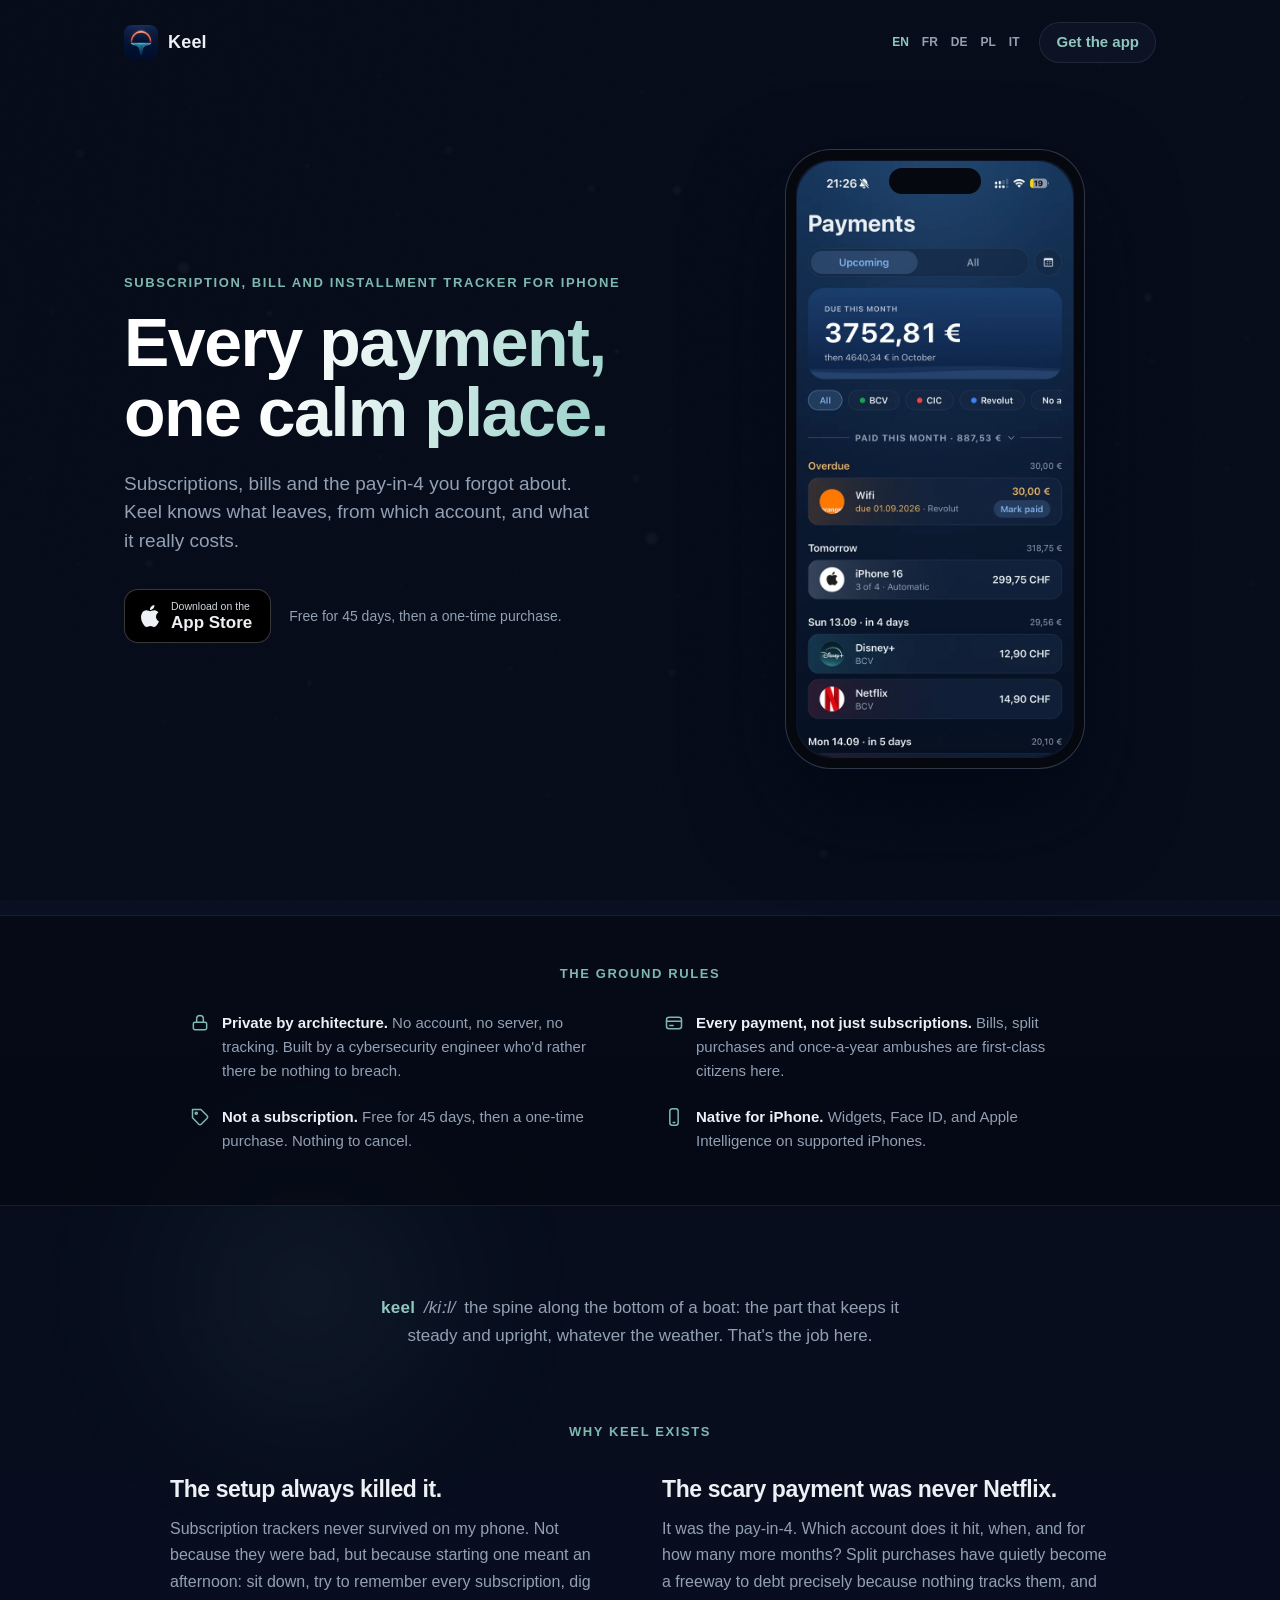
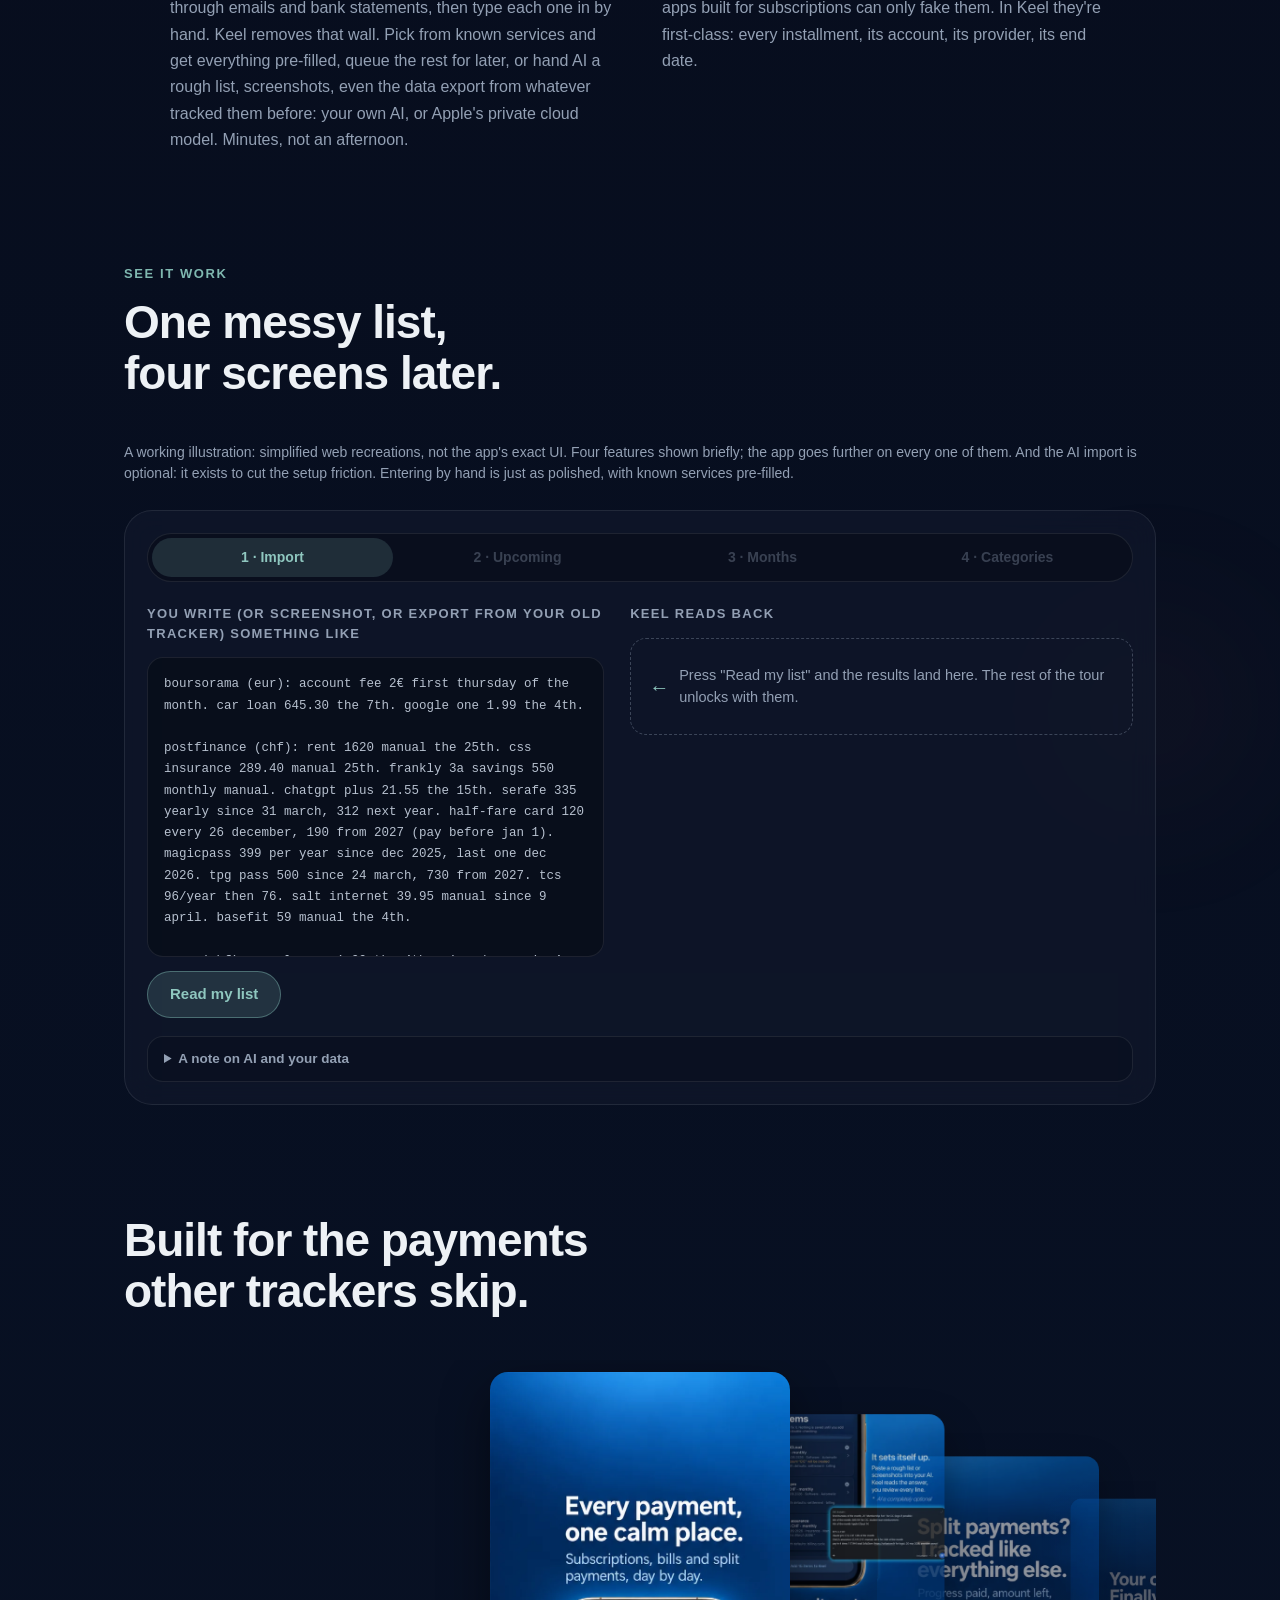
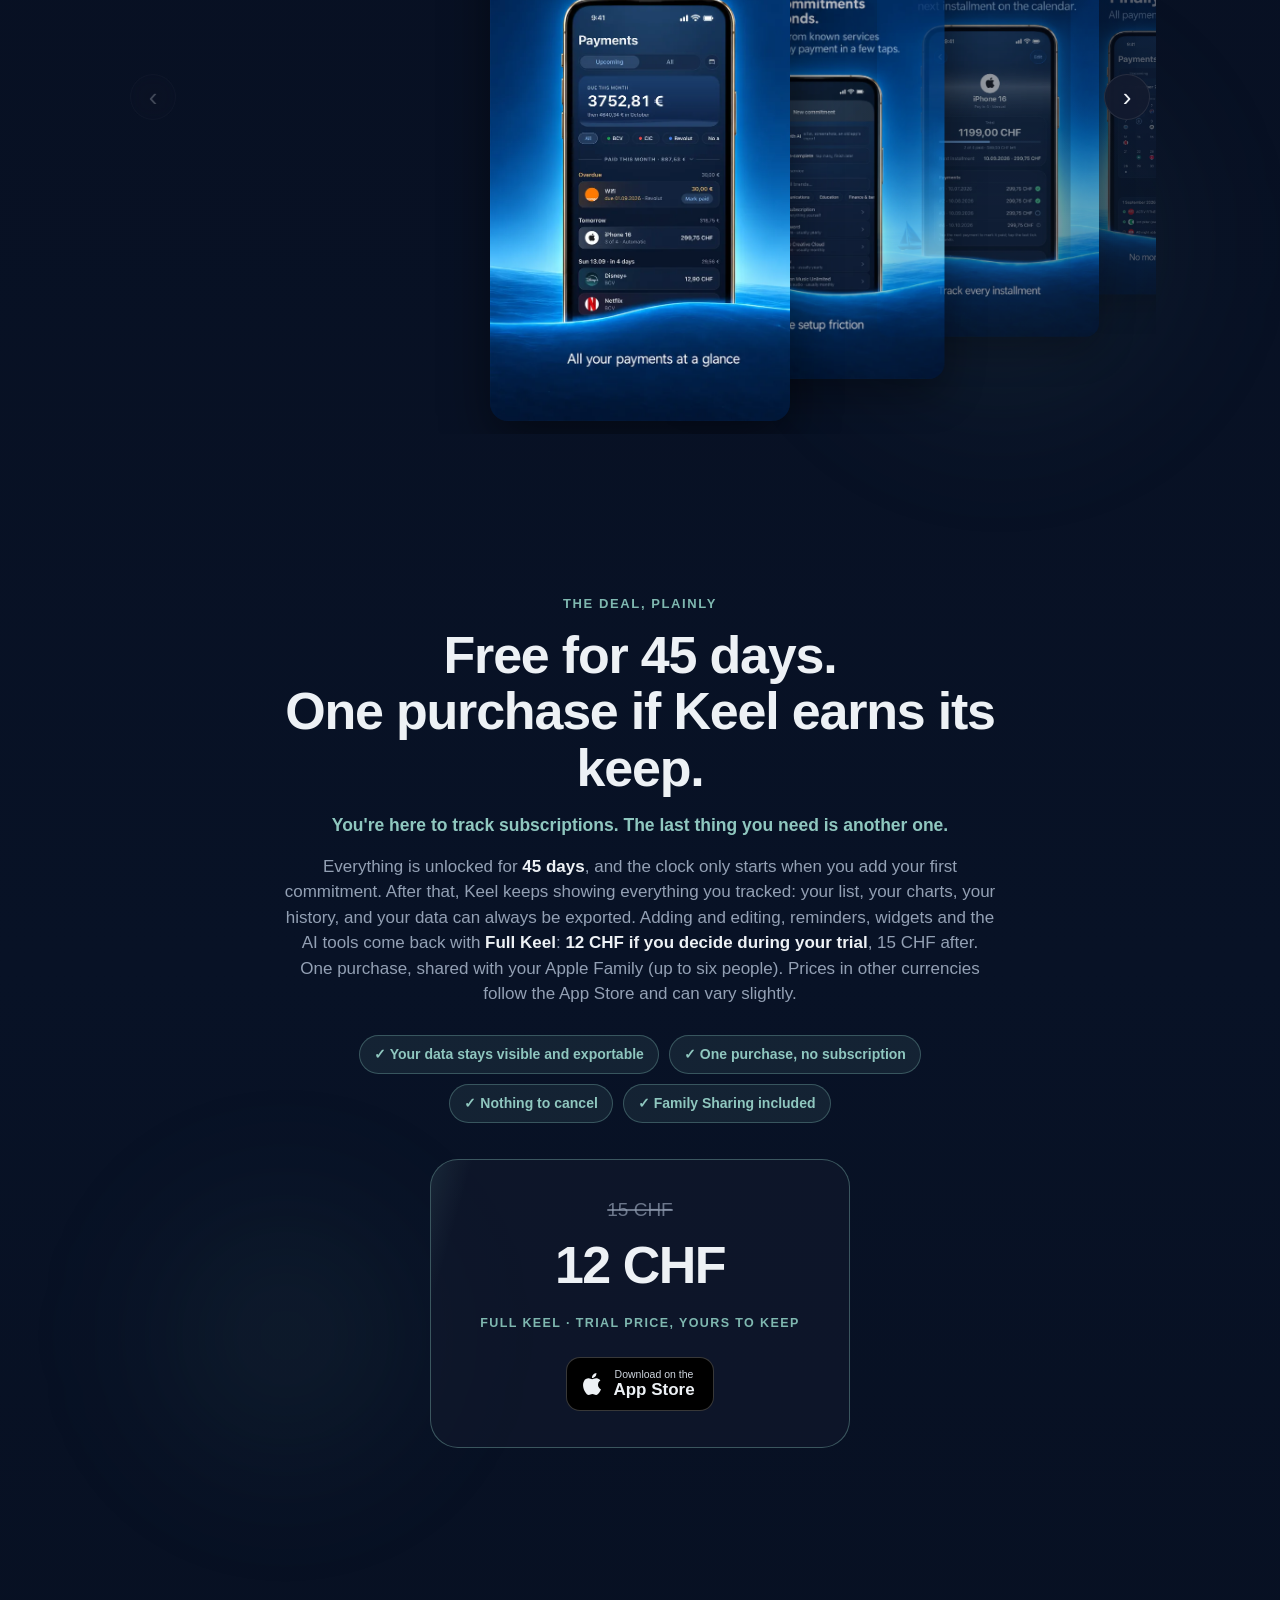
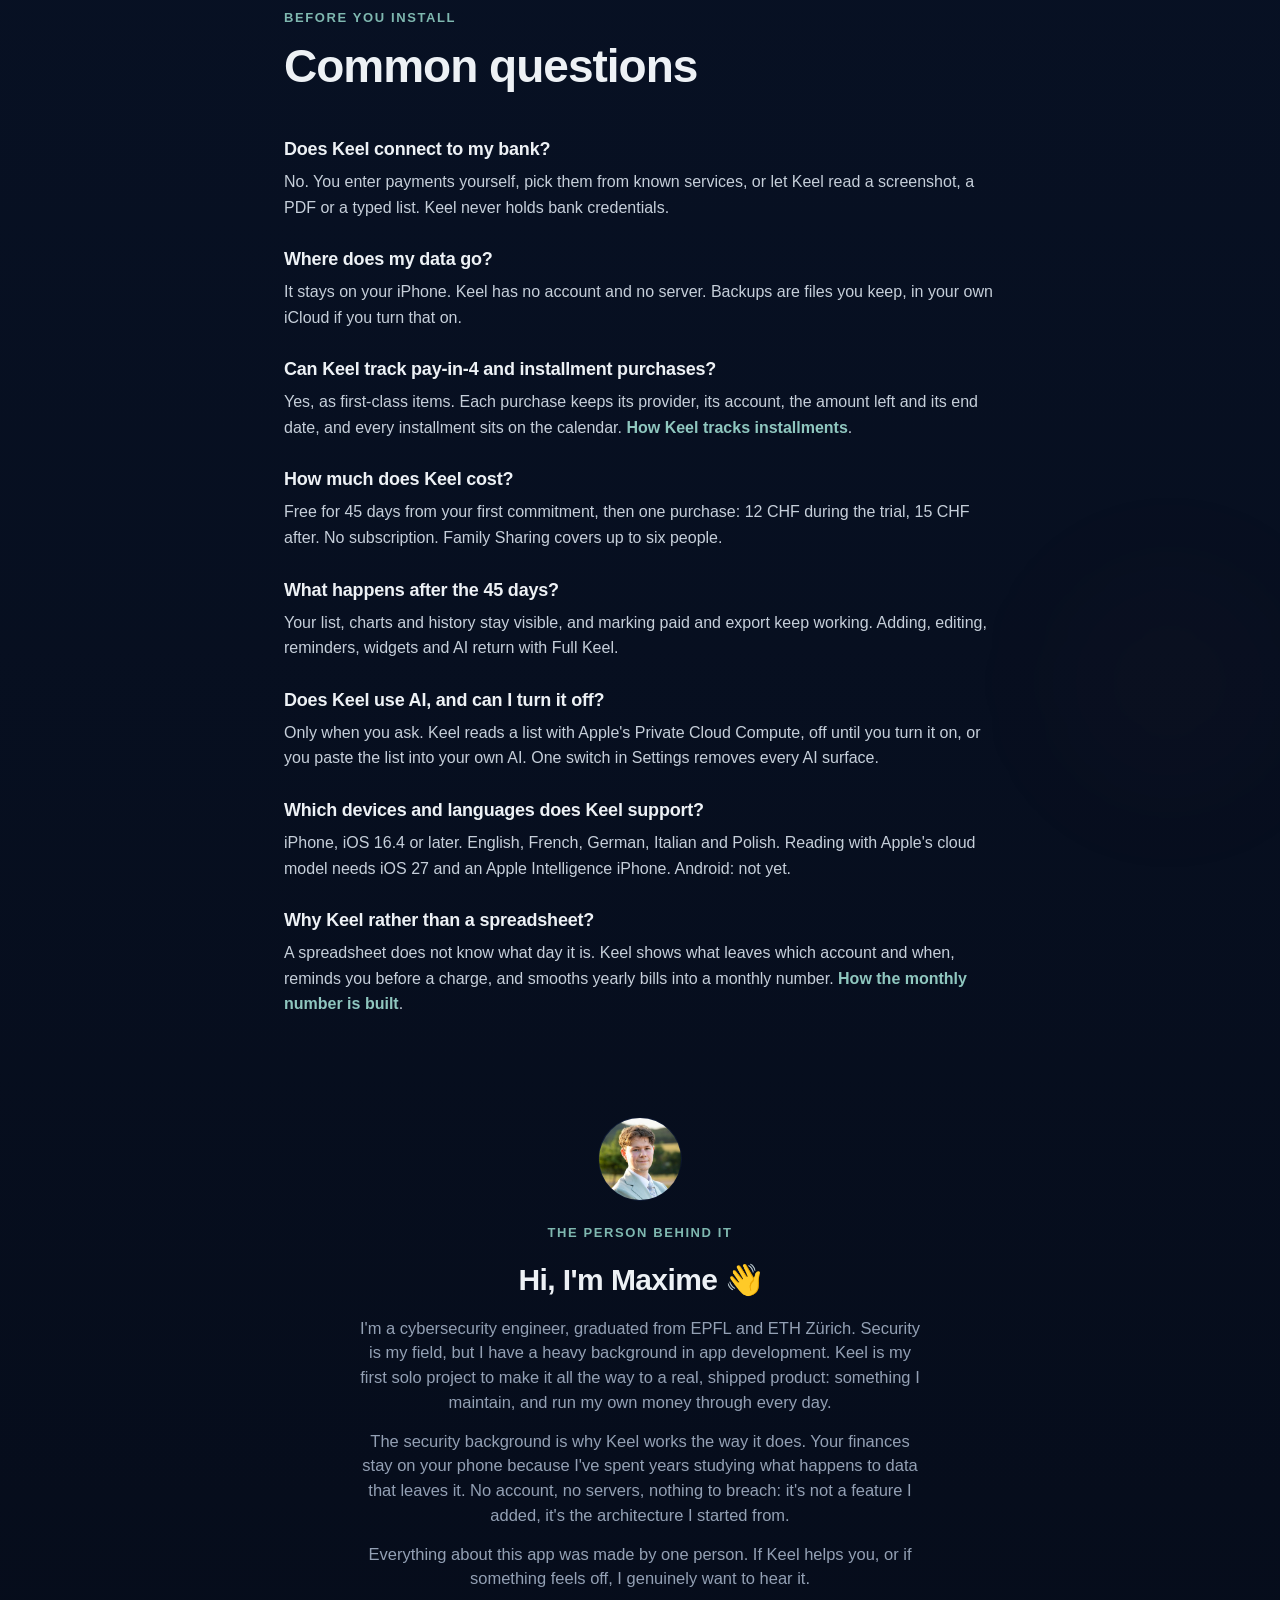
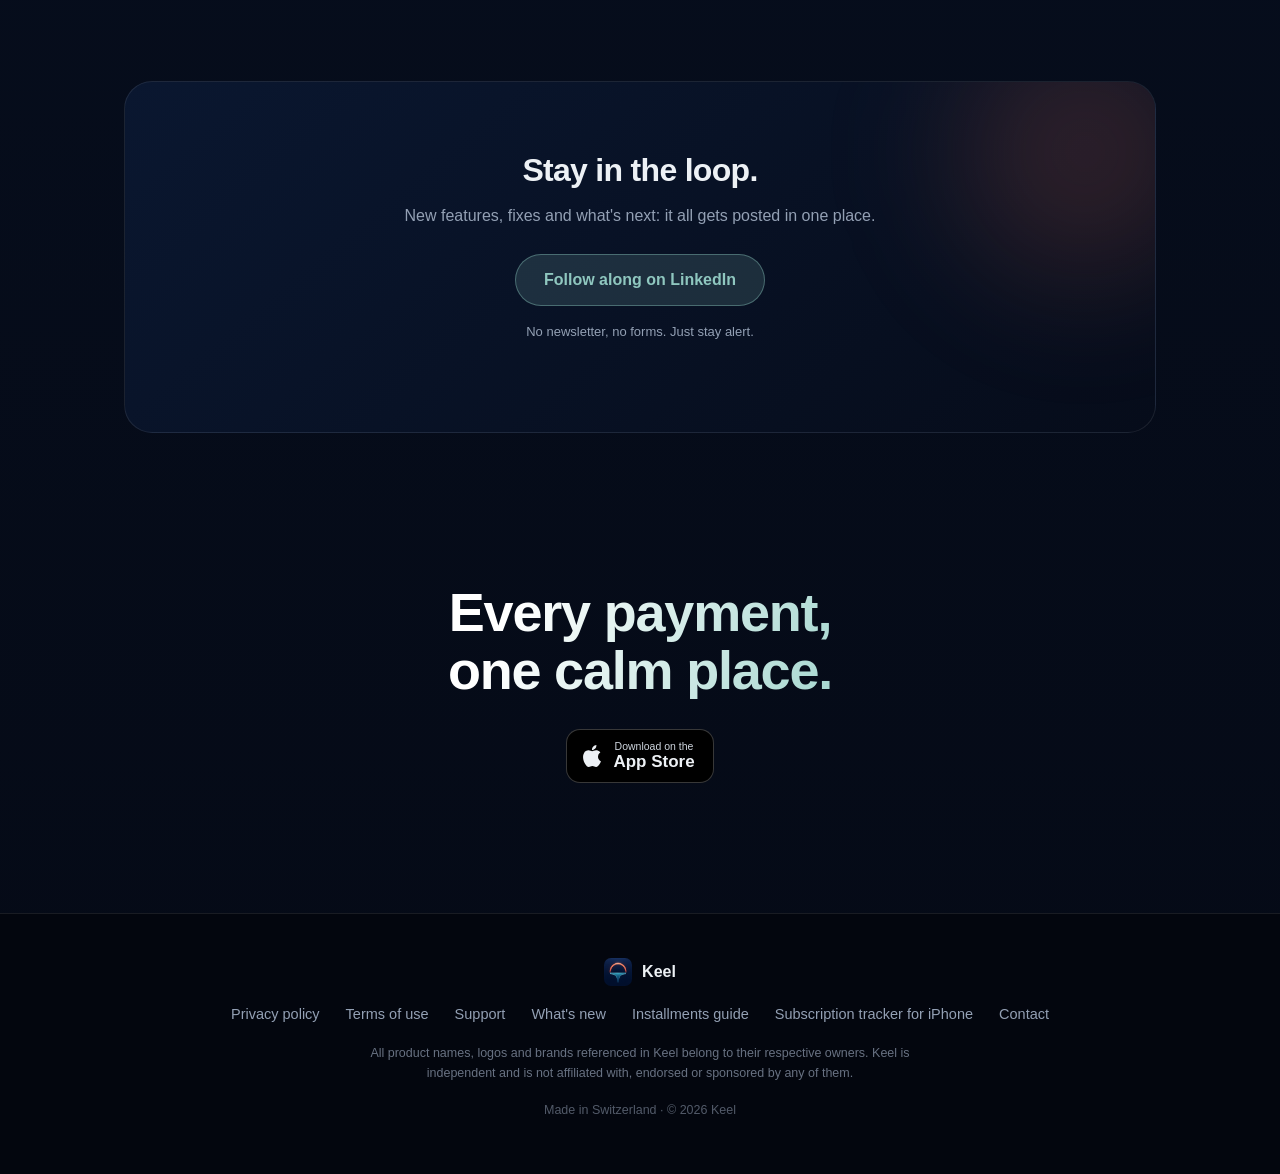
==== commit 3980a813: "content: plain headings for the questions and the yearly-costs guide" ====
--- a/index.html
+++ b/index.html
@@ -516,7 +516,7 @@
     <!-- ============================== FAQ =============================== -->
     <section class="faq" id="faq">
       <p class="eyebrow" data-reveal>Before you install</p>
-      <h2 class="section-title" data-reveal>Questions, answered plainly.</h2>
+      <h2 class="section-title" data-reveal>Common questions</h2>
       <div class="faq-list">
         <div class="faq-item" data-reveal>
           <h3>Does Keel connect to my bank?</h3>
